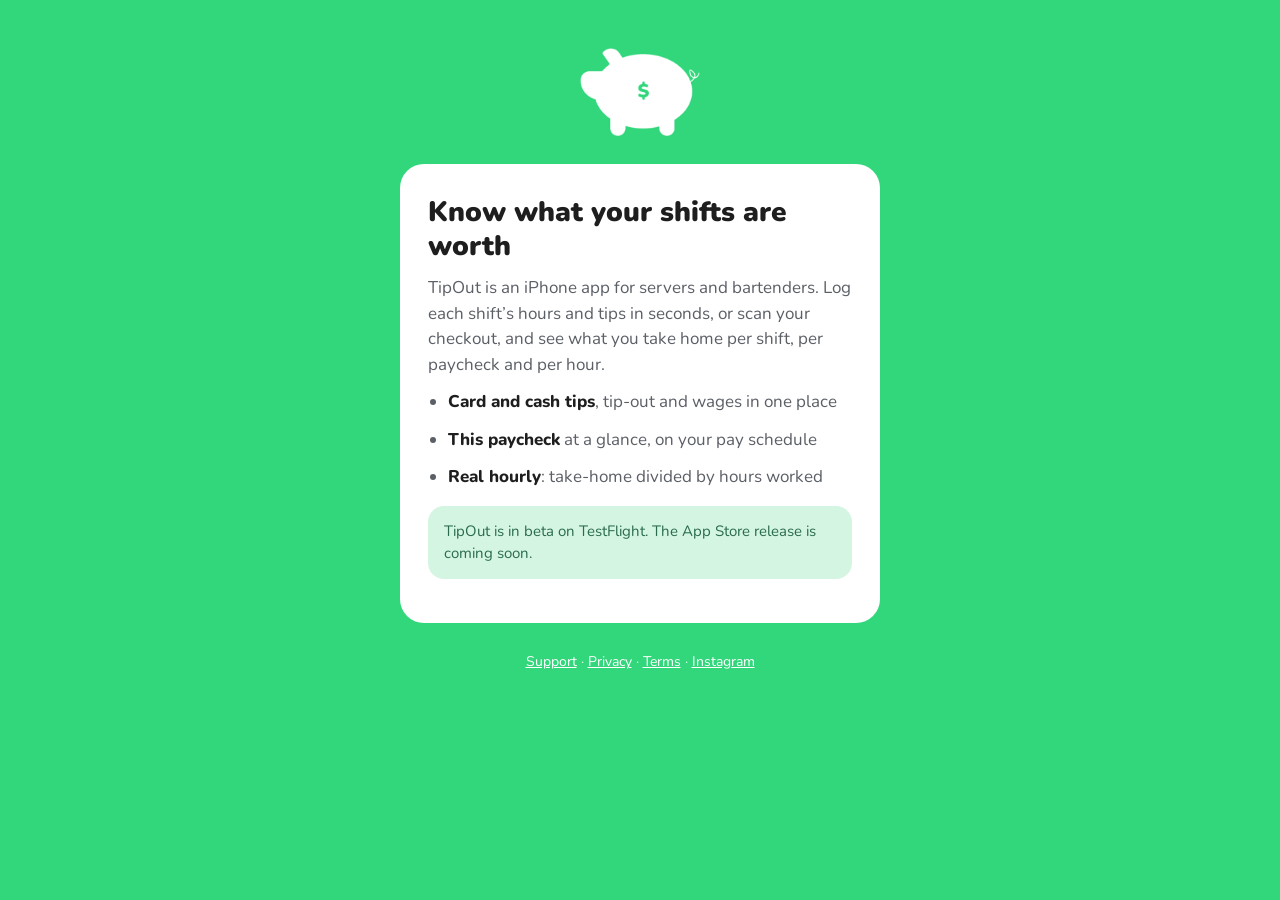
==== index.html @ 889d00bd "Add Instagram link to site footer Co-Authored-By: Claude Opus 5.5 <noreply@anthropic.com>" ====
<!doctype html>
<html lang="en">
<head>
<meta charset="utf-8">
<meta name="viewport" content="width=device-width, initial-scale=1, viewport-fit=cover">
<meta name="theme-color" content="#32D67B">
<meta name="description" content="TipOut: log each shift's hours and tips in seconds, and see what you really earn per shift, per paycheck and per hour.">
<title>TipOut</title>
<link rel="icon" type="image/png" href="/favicon.png">
<link rel="apple-touch-icon" href="/apple-touch-icon.png">
<link rel="preconnect" href="https://fonts.googleapis.com">
<link rel="preconnect" href="https://fonts.gstatic.com" crossorigin>
<link href="https://fonts.googleapis.com/css2?family=Nunito:wght@400;700;800;900&display=swap" rel="stylesheet">
<link rel="stylesheet" href="/style.css">
</head>
<body>
<img class="logo" src="/logo.png" width="120" height="88" alt="TipOut">
<main class="card">
  <h1>Know what your shifts are worth</h1>
  <p>TipOut is an iPhone app for servers and bartenders. Log each shift’s hours and tips in seconds, or scan your checkout, and see what you take home per shift, per paycheck and per hour.</p>
  <ul>
    <li><strong>Card and cash tips</strong>, tip-out and wages in one place</li>
    <li><strong>This paycheck</strong> at a glance, on your pay schedule</li>
    <li><strong>Real hourly</strong>: take-home divided by hours worked</li>
  </ul>
  <p class="note">TipOut is in beta on TestFlight. The App Store release is coming soon.</p>
</main>
<footer>
  <a href="/support/">Support</a> · <a href="/privacy/">Privacy</a> · <a href="/terms/">Terms</a> · <a href="https://instagram.com/tipout_us" target="_blank" rel="noopener">Instagram</a>
</footer>
</body>
</html>
---- style.css ----
:root {
  --green: #32D67B;
  --green-deep: #2A6B4B;
  --green-deep-pressed: #235A3F;
  --green-key: #D4F5E2;
  --white: #FFFFFF;
  --surface: #F6F7F9;
  --ink: #1E1E1E;
  --ink-soft: #5B5F66;
  --ink-faint: #9A9EA6;
  --on-green-soft: rgba(255, 255, 255, 0.85);
  --radius-card: 24px;
  --gutter: 16px;
}

* { box-sizing: border-box; }

html { -webkit-text-size-adjust: 100%; }

body {
  margin: 0;
  min-height: 100vh;
  min-height: 100dvh;
  background: var(--green);
  color: var(--ink);
  font-family: 'Nunito', 'Avenir Next', -apple-system, BlinkMacSystemFont, 'Segoe UI', Helvetica, Arial, sans-serif;
  font-size: 17px;
  line-height: 1.5;
  display: flex;
  flex-direction: column;
  align-items: center;
  padding: max(40px, env(safe-area-inset-top)) var(--gutter) max(32px, env(safe-area-inset-bottom));
}

.logo { display: block; width: 120px; height: auto; margin: 8px auto 28px; }

main.card {
  width: 100%;
  max-width: 480px;
  background: var(--white);
  border-radius: var(--radius-card);
  padding: 32px 28px;
}

main.card.wide { max-width: 680px; }

h1 { margin: 0 0 12px; font-size: 28px; line-height: 1.2; font-weight: 900; }
h2 { margin: 28px 0 8px; font-size: 19px; line-height: 1.3; font-weight: 800; }
p, li { margin: 0 0 12px; color: var(--ink-soft); }
ul { padding-left: 20px; margin: 0 0 12px; }
strong { color: var(--ink); font-weight: 800; }
.faint { color: var(--ink-faint); font-size: 15px; }

.button {
  display: block;
  width: 100%;
  margin: 24px 0 8px;
  padding: 16px 24px;
  border: 0;
  border-radius: 999px;
  background: var(--green-deep);
  color: var(--white);
  font: inherit;
  font-size: 17px;
  font-weight: 800;
  text-align: center;
  text-decoration: none;
  cursor: pointer;
}
.button:active { background: var(--green-deep-pressed); }

.note {
  margin-top: 16px;
  padding: 14px 16px;
  border-radius: 16px;
  background: var(--green-key);
  color: var(--green-deep);
  font-size: 15px;
}

footer {
  margin-top: 28px;
  text-align: center;
  font-size: 14px;
  color: var(--on-green-soft);
}
footer a { color: var(--white); }

[hidden] { display: none !important; }
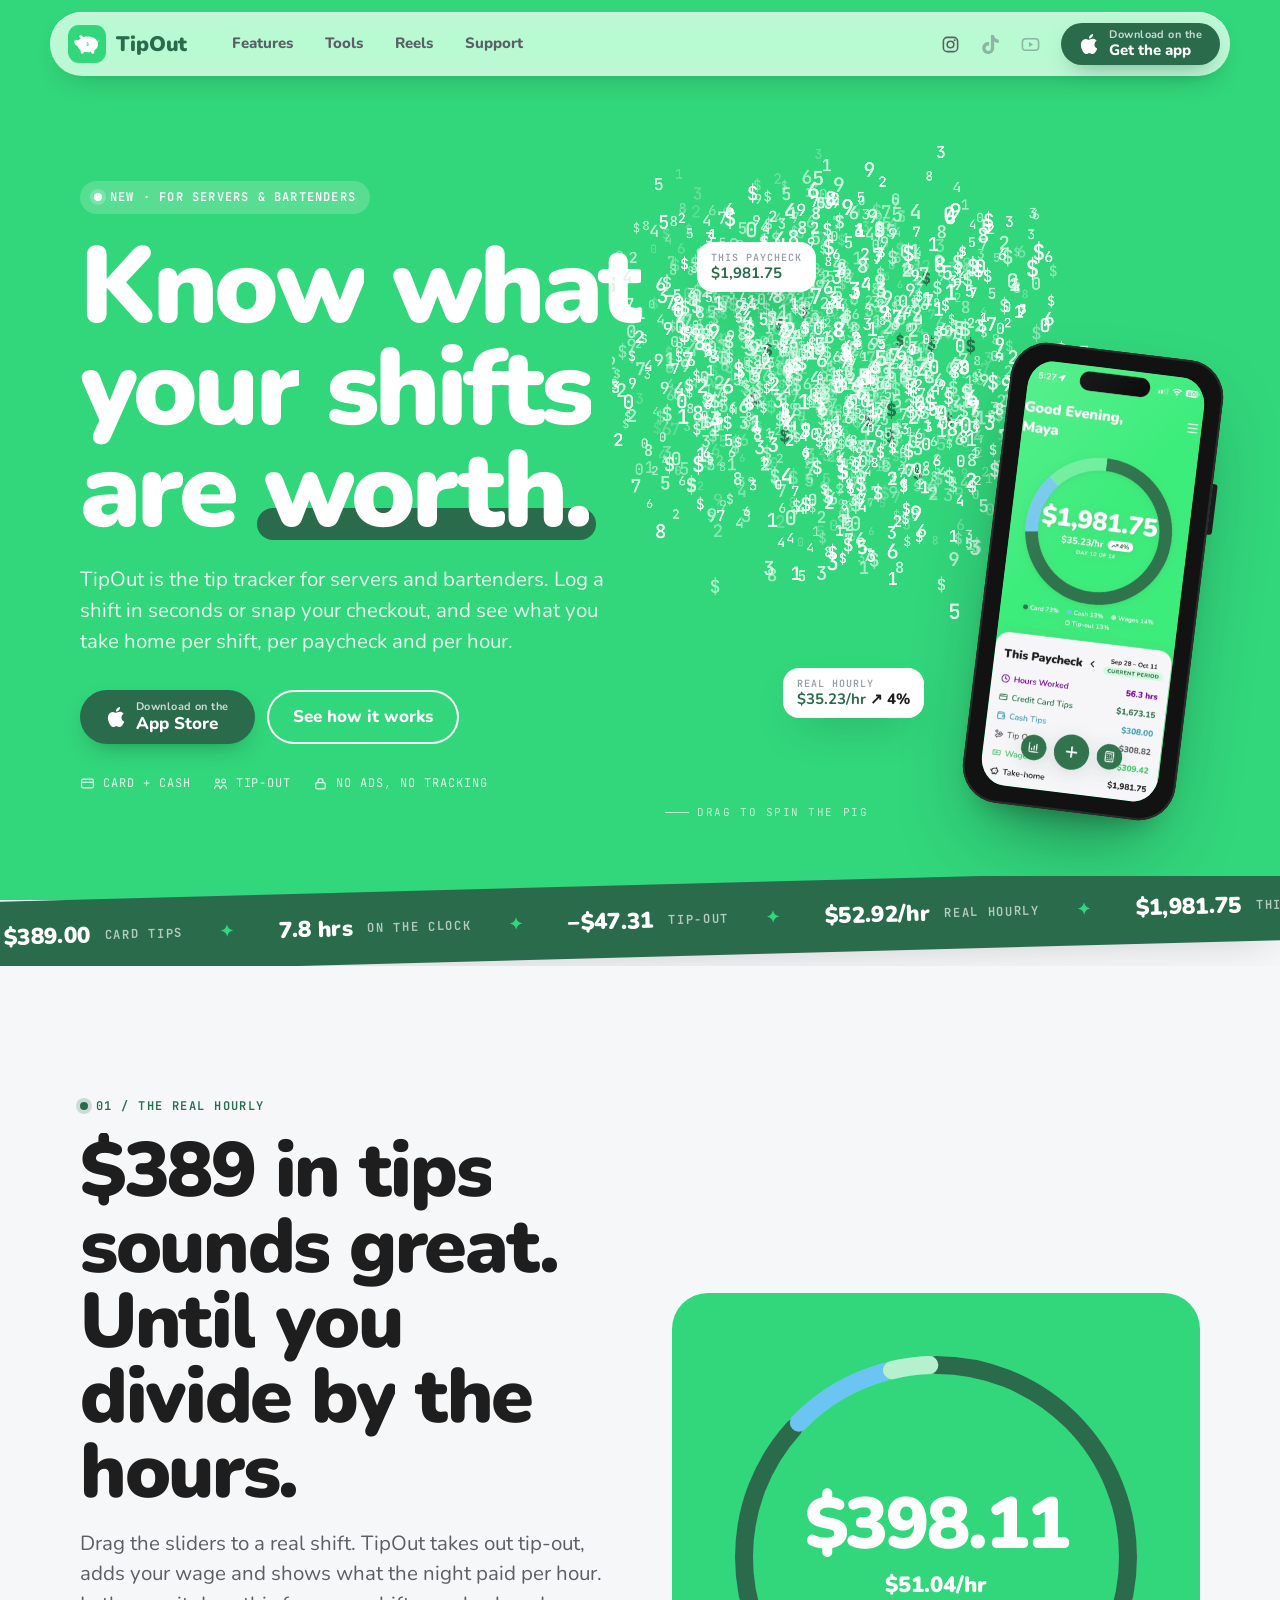
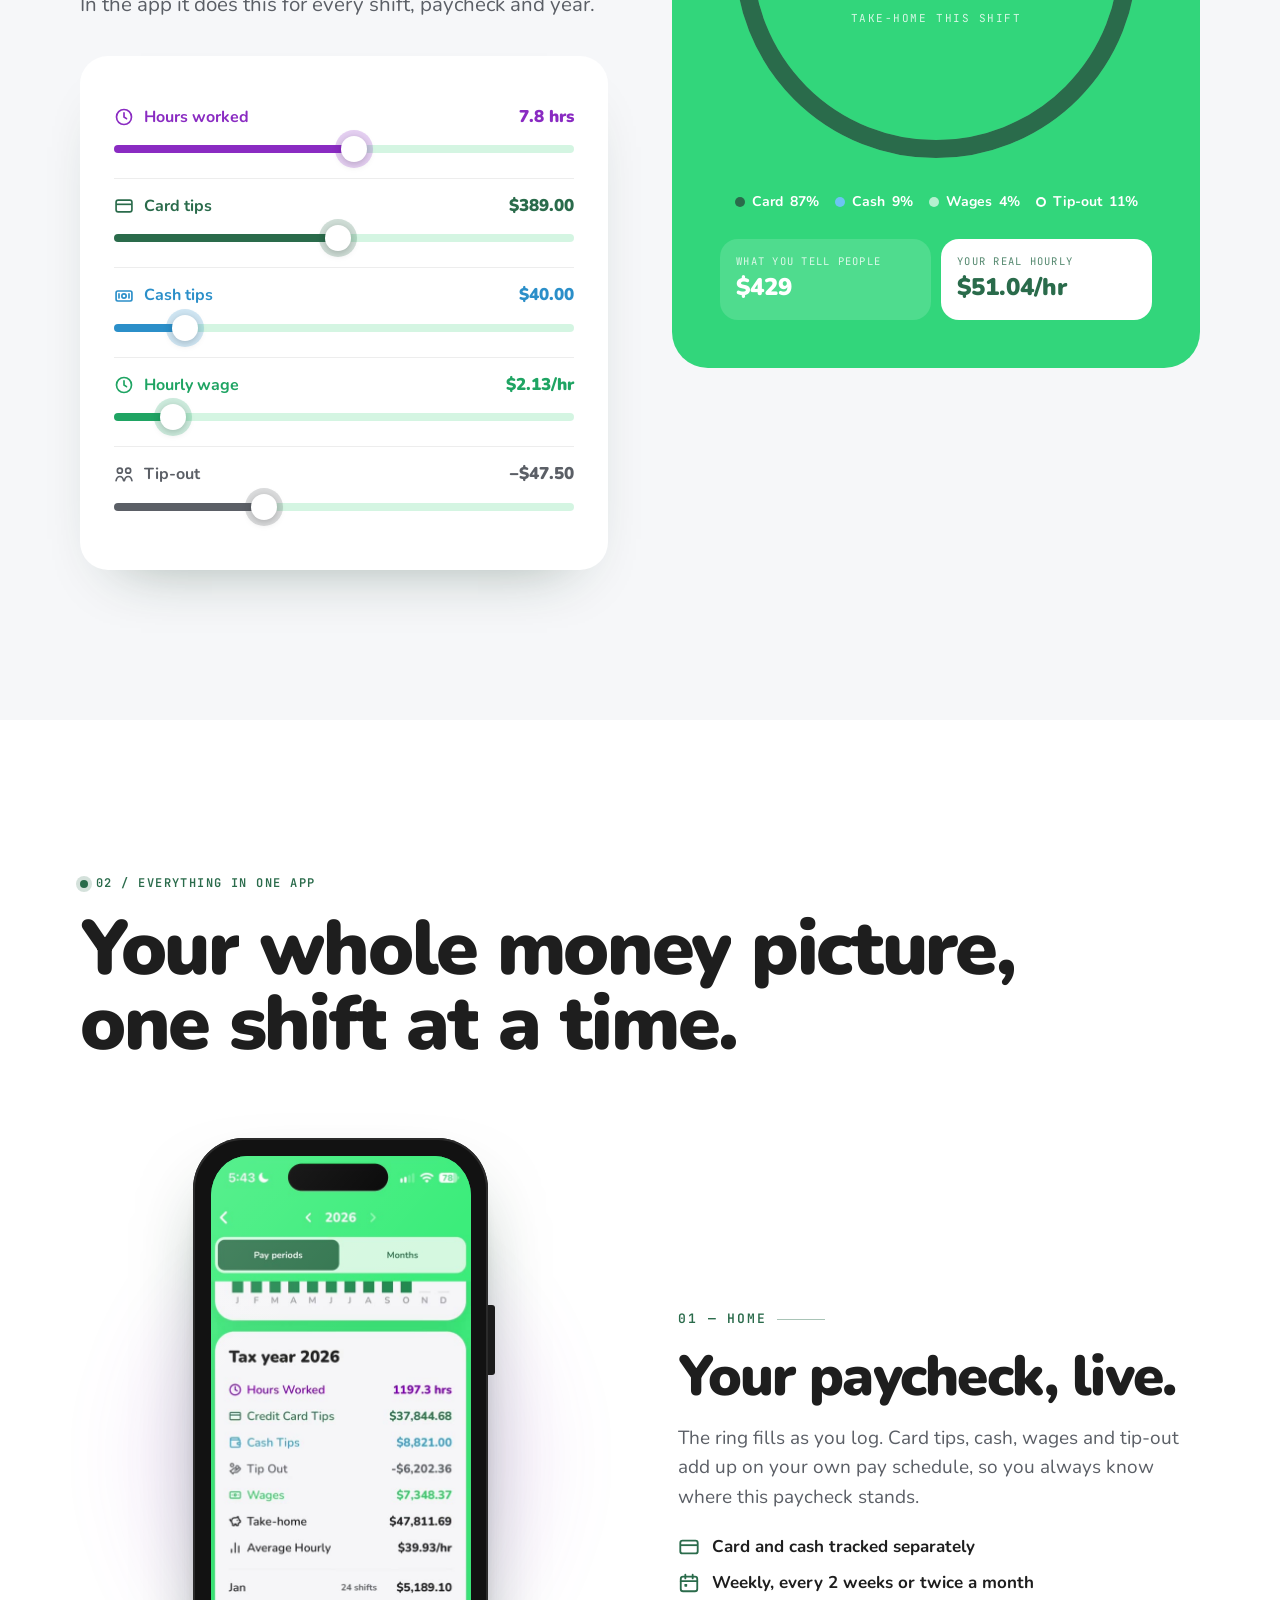
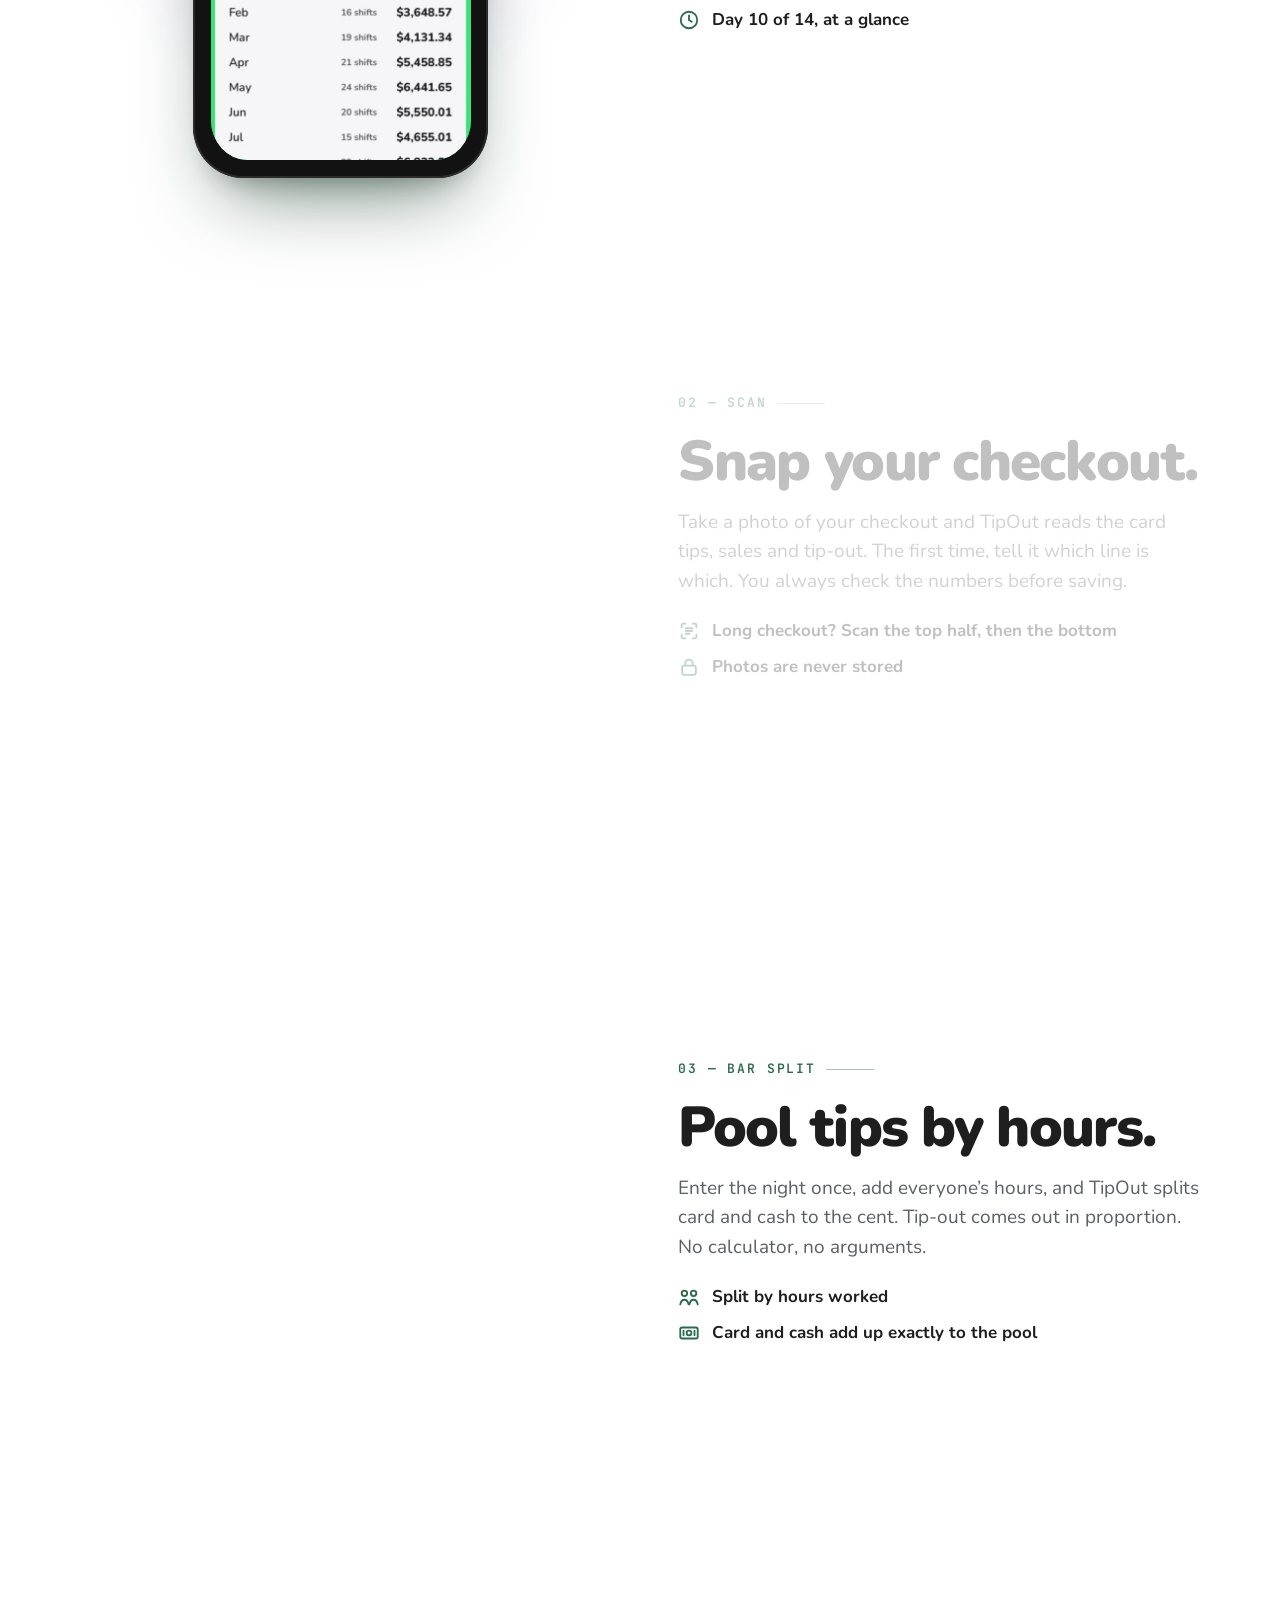
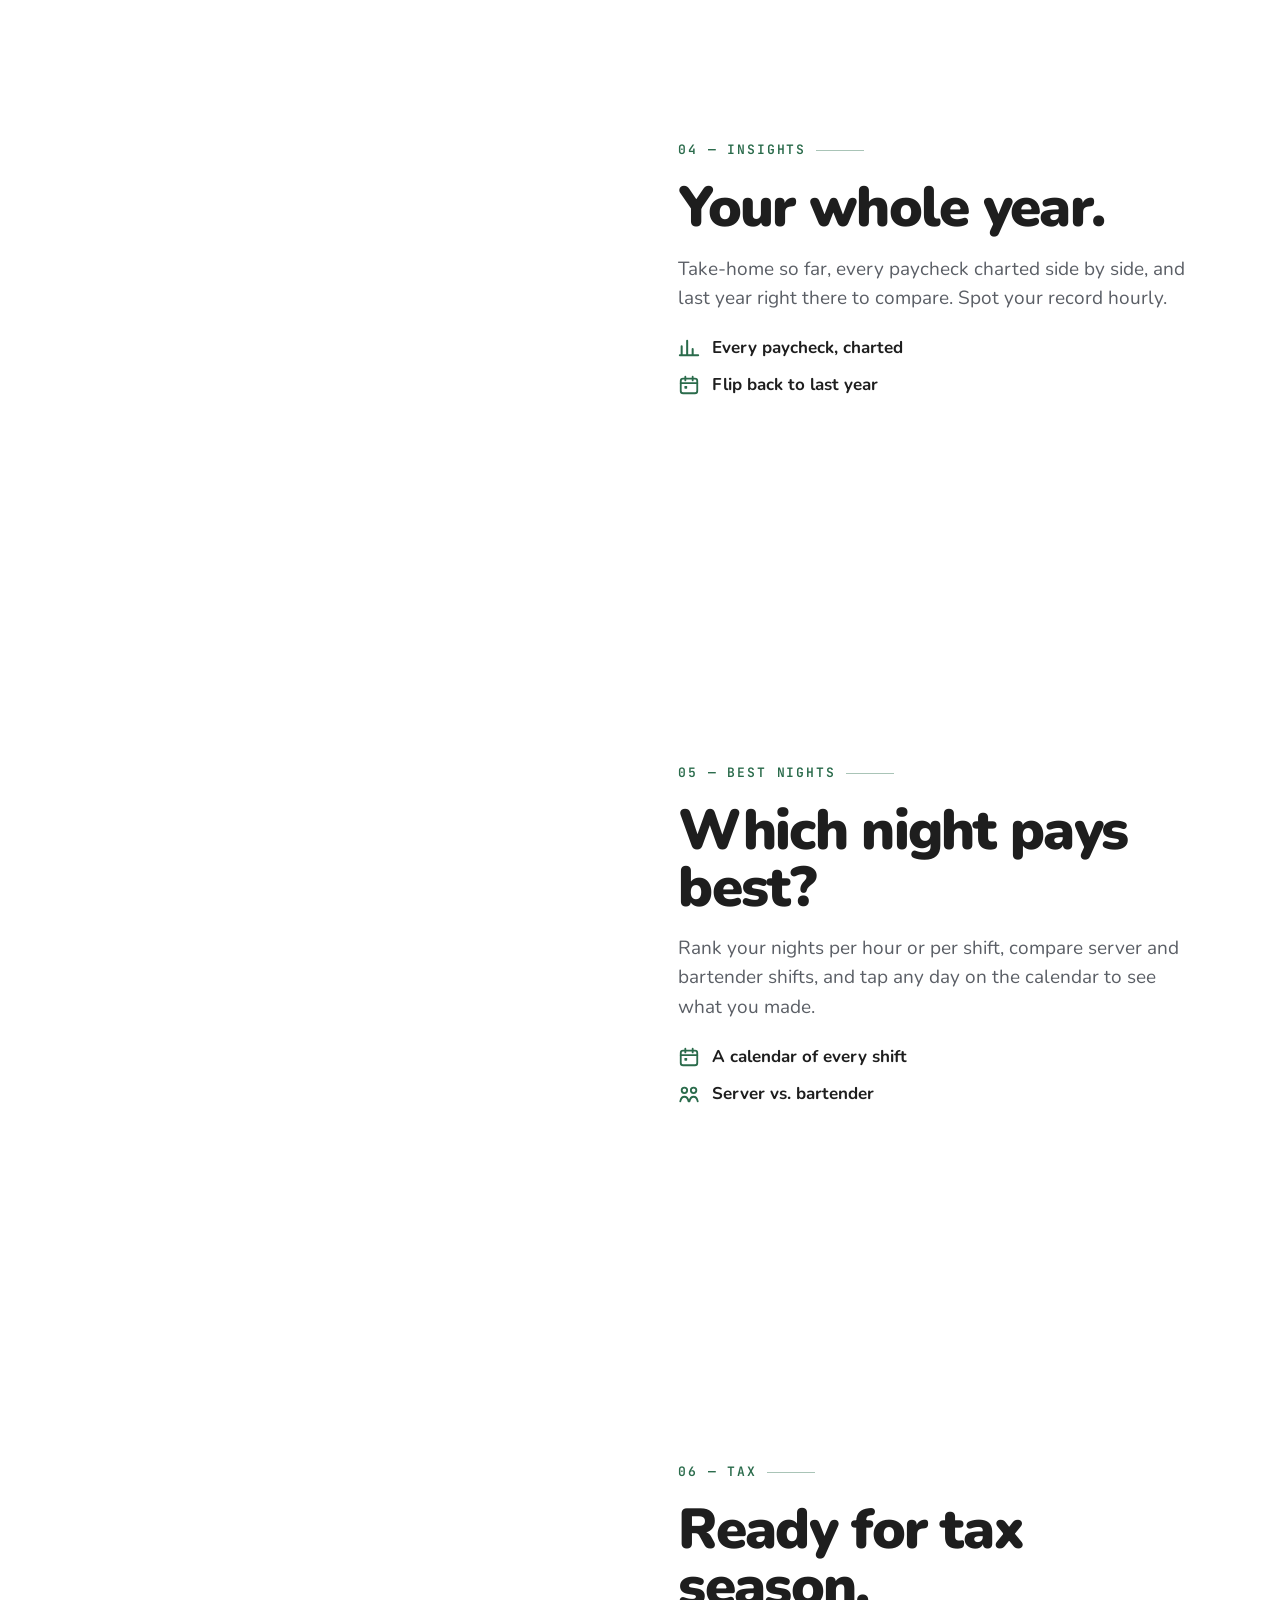
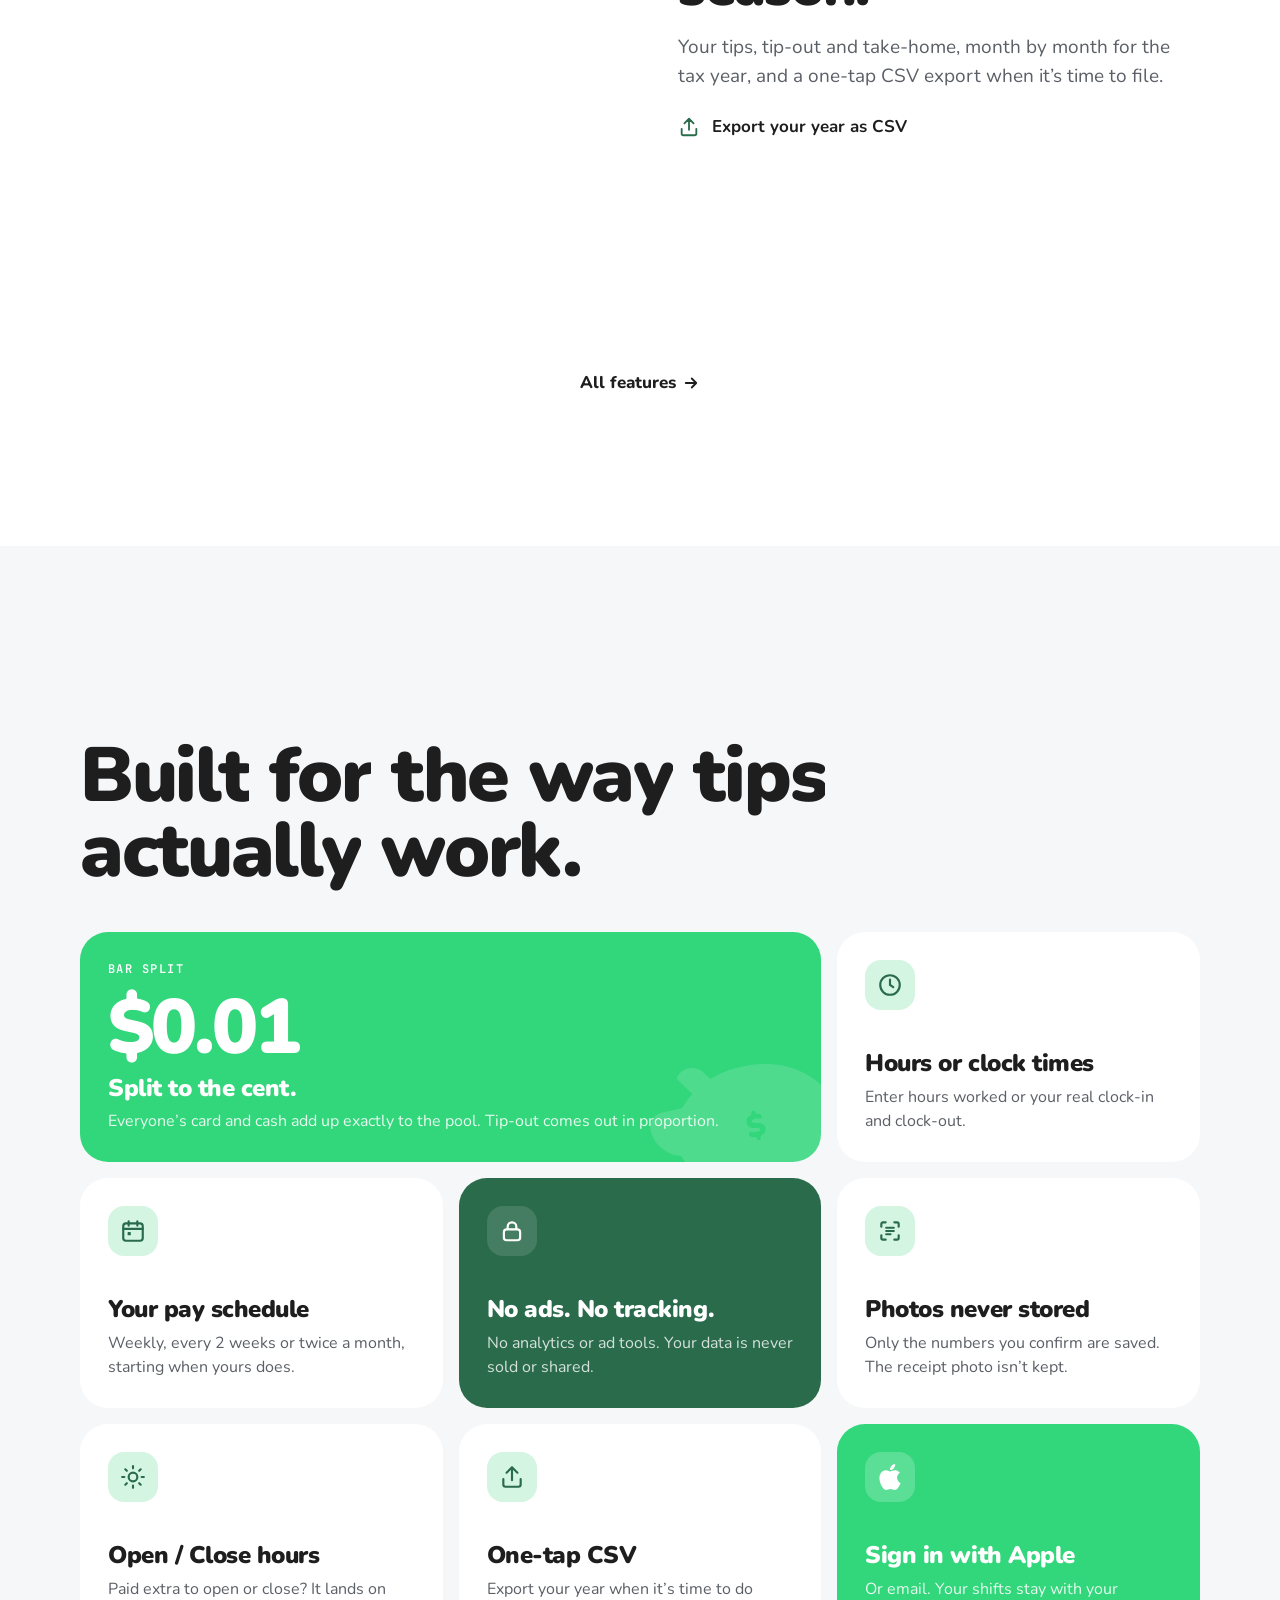
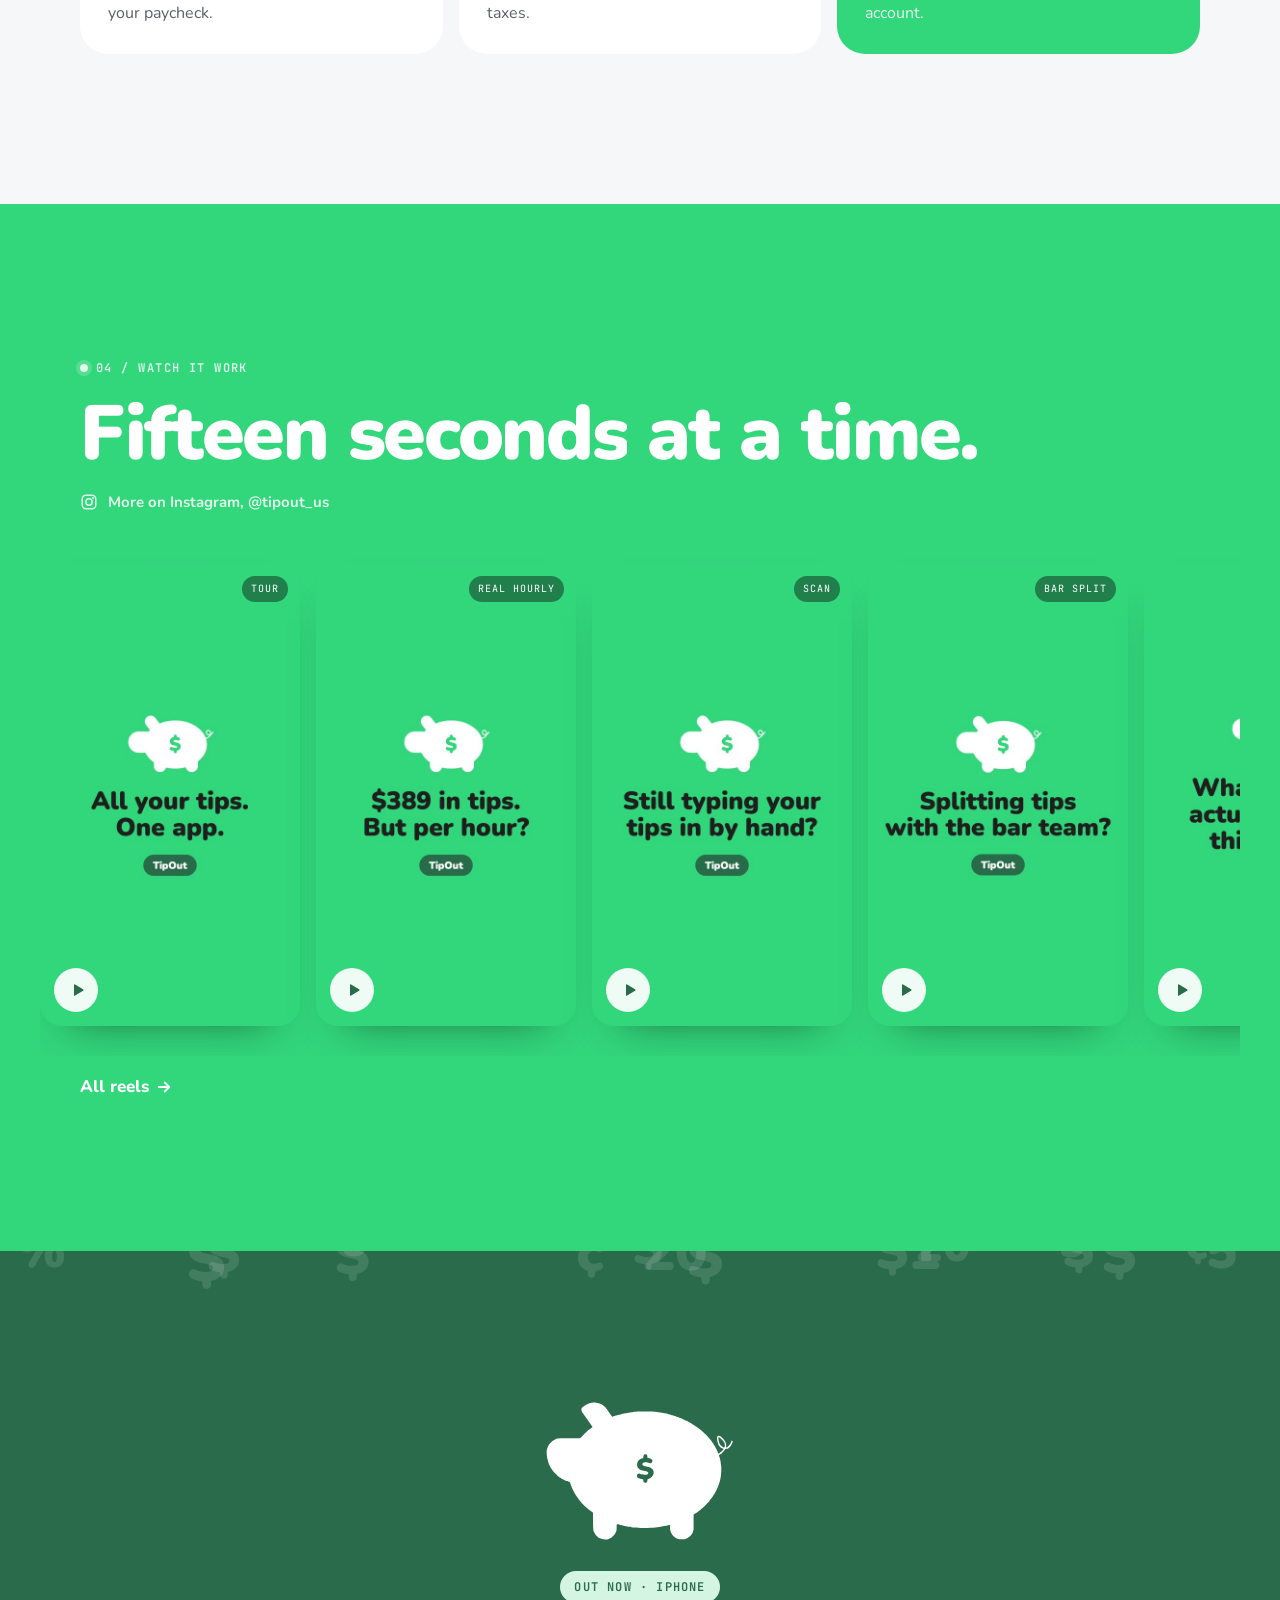
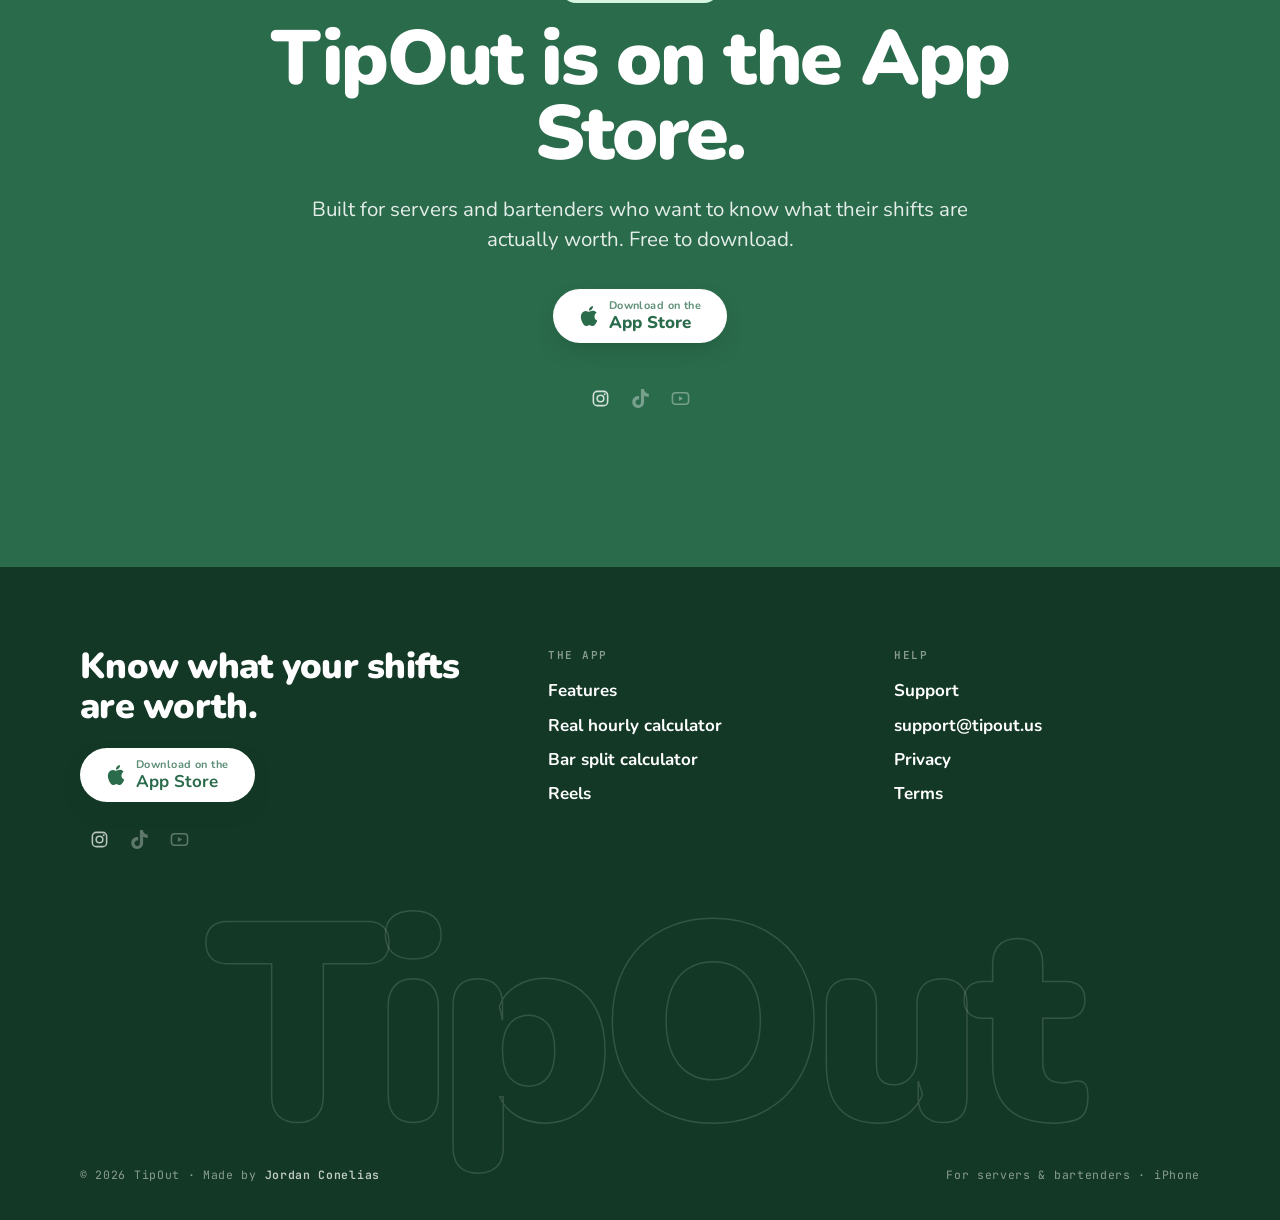
==== commit cb83411e: "Turn tipout.us into a full marketing site New home, features, tools and reels pages built around rea" ====
--- a/index.html
+++ b/index.html
@@ -4,29 +4,260 @@
 <meta charset="utf-8">
 <meta name="viewport" content="width=device-width, initial-scale=1, viewport-fit=cover">
 <meta name="theme-color" content="#32D67B">
-<meta name="description" content="TipOut: log each shift's hours and tips in seconds, and see what you really earn per shift, per paycheck and per hour.">
-<title>TipOut</title>
+<title>TipOut: Track Your Tips</title>
+<meta name="description" content="TipOut is the tip tracker for servers and bartenders. Log a shift or snap your checkout, and see your real take-home per shift, per paycheck and per hour.">
+<link rel="canonical" href="https://tipout.us/">
+<meta name="apple-itunes-app" content="app-id=6817116243">
+<meta property="og:type" content="website">
+<meta property="og:site_name" content="TipOut">
+<meta property="og:title" content="TipOut: Track Your Tips">
+<meta property="og:description" content="TipOut is the tip tracker for servers and bartenders. Log a shift or snap your checkout, and see your real take-home per shift, per paycheck and per hour.">
+<meta property="og:url" content="https://tipout.us/">
+<meta property="og:image" content="https://tipout.us/og-image.png">
+<meta property="og:image:width" content="1200">
+<meta property="og:image:height" content="630">
+<meta name="twitter:card" content="summary_large_image">
 <link rel="icon" type="image/png" href="/favicon.png">
 <link rel="apple-touch-icon" href="/apple-touch-icon.png">
 <link rel="preconnect" href="https://fonts.googleapis.com">
 <link rel="preconnect" href="https://fonts.gstatic.com" crossorigin>
-<link href="https://fonts.googleapis.com/css2?family=Nunito:wght@400;700;800;900&display=swap" rel="stylesheet">
-<link rel="stylesheet" href="/style.css">
+<link href="https://fonts.googleapis.com/css2?family=JetBrains+Mono:wght@400;600;800&family=Nunito:wght@400;700;800;900&display=swap" rel="stylesheet">
+<link rel="stylesheet" href="/assets/site.css?v=3">
 </head>
 <body>
-<img class="logo" src="/logo.png" width="120" height="88" alt="TipOut">
-<main class="card">
-  <h1>Know what your shifts are worth</h1>
-  <p>TipOut is an iPhone app for servers and bartenders. Log each shift’s hours and tips in seconds, or scan your checkout, and see what you take home per shift, per paycheck and per hour.</p>
-  <ul>
-    <li><strong>Card and cash tips</strong>, tip-out and wages in one place</li>
-    <li><strong>This paycheck</strong> at a glance, on your pay schedule</li>
-    <li><strong>Real hourly</strong>: take-home divided by hours worked</li>
-  </ul>
-  <p class="note">TipOut is in beta on TestFlight. The App Store release is coming soon.</p>
+<a class="sr" href="#main">Skip to content</a>
+<header class="nav">
+  <a class="brand" href="/" aria-label="TipOut home"><span class="mark"><img src="/pig.svg" alt="" width="26" height="19"></span>TipOut</a>
+  <nav class="nav-links" aria-label="Main"><a href="/features/">Features</a><a href="/tools/">Tools</a><a href="/reels/">Reels</a><a href="/support/">Support</a></nav>
+  <div class="nav-right">
+    <div class="socials "><a data-social="instagram" href="https://instagram.com/tipout_us" target="_blank" rel="noopener" data-tip="Instagram @tipout_us" aria-label="Instagram @tipout_us"><svg class="i" aria-hidden="true"><use href="/assets/icons.svg#ig"/></svg></a><a data-social="tiktok" data-tip="TikTok" aria-label="TikTok"><svg class="i" aria-hidden="true"><use href="/assets/icons.svg#tt"/></svg></a><a data-social="youtube" data-tip="YouTube" aria-label="YouTube"><svg class="i" aria-hidden="true"><use href="/assets/icons.svg#yt"/></svg></a></div>
+    <a class="btn small" data-appstore data-soon-href="/#launch" href="/#launch"><svg class="i" aria-hidden="true"><use href="/assets/icons.svg#apple"/></svg><span class="two"><span class="sub" data-cta-sub data-live="" data-soon=""></span><span data-cta-text data-live="Get the app" data-soon="Coming Oct 26">Coming Oct 26</span></span></a>
+    <button class="nav-toggle" aria-label="Menu" aria-expanded="false"><span></span><span></span><span></span></button>
+  </div>
+</header>
+<div class="menu on-deep" role="dialog" aria-label="Menu">
+  <a class="big" href="/"><small>01</small>Home</a><a class="big" href="/features/"><small>02</small>Features</a><a class="big" href="/tools/"><small>03</small>Tools</a><a class="big" href="/reels/"><small>04</small>Reels</a><a class="big" href="/support/"><small>05</small>Support</a>
+  <div class="foot">
+    <a class="btn white small" data-appstore data-soon-href="/#launch" href="/#launch"><svg class="i" aria-hidden="true"><use href="/assets/icons.svg#apple"/></svg><span class="two"><span class="sub" data-cta-sub data-live="" data-soon=""></span><span data-cta-text data-live="Get the app" data-soon="Coming Oct 26">Coming Oct 26</span></span></a>
+    <div class="socials "><a data-social="instagram" href="https://instagram.com/tipout_us" target="_blank" rel="noopener" aria-label="Instagram @tipout_us"><svg class="i" aria-hidden="true"><use href="/assets/icons.svg#ig"/></svg></a><a data-social="tiktok" aria-label="TikTok"><svg class="i" aria-hidden="true"><use href="/assets/icons.svg#tt"/></svg></a><a data-social="youtube" aria-label="YouTube"><svg class="i" aria-hidden="true"><use href="/assets/icons.svg#yt"/></svg></a></div>
+  </div>
+</div>
+<aside class="rail" aria-label="Follow TipOut">
+  <div class="socials "><a data-social="instagram" href="https://instagram.com/tipout_us" target="_blank" rel="noopener" data-tip="Instagram @tipout_us" aria-label="Instagram @tipout_us"><svg class="i" aria-hidden="true"><use href="/assets/icons.svg#ig"/></svg></a><a data-social="tiktok" data-tip="TikTok" aria-label="TikTok"><svg class="i" aria-hidden="true"><use href="/assets/icons.svg#tt"/></svg></a><a data-social="youtube" data-tip="YouTube" aria-label="YouTube"><svg class="i" aria-hidden="true"><use href="/assets/icons.svg#yt"/></svg></a></div>
+  <a class="handle" href="https://instagram.com/tipout_us" target="_blank" rel="noopener">@tipout_us</a>
+</aside>
+<div class="status" aria-hidden="true"><i></i>TIPOUT · v1.5.6 · iPHONE</div>
+<main id="main">
+<div class="boot" aria-hidden="true">
+  <div class="inner">
+    <img src="/pig.svg" alt="">
+    <div class="row"><span>TipOut</span><span data-pct>000%</span></div>
+    <div class="amt">$0.00</div>
+    <div class="bar"><i></i></div>
+    <div class="row mt-s"><span>Counting tips<span class="blink">_</span></span><span>tap to skip</span></div>
+  </div>
+</div>
+<section class="hero on-green">
+  <div class="wrap">
+    <div>
+      <p class="chip rv"><span class="tag"><span class="dot blink"></span></span>New · for servers &amp; bartenders</p>
+      <h1 class="h-xl split-words">Know what your shifts are <span class="hl">worth.</span></h1>
+      <p class="lede rv" style="--d:.35s">TipOut is the tip tracker for servers and bartenders. Log a shift in seconds or snap your checkout, and see what you take home per shift, per paycheck and per hour.</p>
+      <div class="ctas rv" style="--d:.45s">
+        <a class="btn" data-appstore data-soon-href="/#launch" href="/#launch"><svg class="i" aria-hidden="true"><use href="/assets/icons.svg#apple"/></svg><span class="two"><span class="sub" data-cta-sub data-live="Download on the" data-soon="Coming to the App Store">Coming to the App Store</span><span data-cta-text data-live="App Store" data-soon="Monday, Oct 26">Monday, Oct 26</span></span></a>
+        <a class="btn ghost" href="#how">See how it works</a>
+      </div>
+      <div class="meta rv" style="--d:.55s"><span><svg class="i" aria-hidden="true"><use href="/assets/icons.svg#card"/></svg>Card + cash</span><span><svg class="i" aria-hidden="true"><use href="/assets/icons.svg#split"/></svg>Tip-out</span><span><svg class="i" aria-hidden="true"><use href="/assets/icons.svg#lock"/></svg>No ads, no tracking</span></div>
+    </div>
+    <div class="stage rv" style="--d:.2s">
+      <canvas data-pig3d aria-label="A spinning piggy bank made of tips. Drag to turn it." role="img"></canvas>
+      <div class="phone "><div class="screen"><img src="/media/posters/screen-tour.jpg" alt="" loading="eager"><video data-auto muted loop playsinline preload="auto" poster="/media/posters/screen-tour.jpg" src="/media/screens/tour.mp4" aria-hidden="true"></video></div></div>
+      <div class="float-chip c1"><small>This paycheck</small><b data-count="1981.75" data-dp="2" data-pre="$">$1,981.75</b></div>
+      <div class="float-chip c2"><small>Real hourly</small><b>$35.23/hr</b> ↗ 4%</div>
+      <p class="hint">Drag to spin the pig</p>
+    </div>
+  </div>
+</section>
+<div class="tw"><div class="ticker" aria-hidden="true"><div class="track"><span>$389.00 <em>card tips</em></span><span>7.8 hrs <em>on the clock</em></span><span>−$47.31 <em>tip-out</em></span><span>$52.92/hr <em>real hourly</em></span><span>$1,981.75 <em>this paycheck</em></span><span>Day 10 of 14 <em>pay period</em></span><span>$15.00 <em>cash</em></span><span>To the cent <em>bar split</em></span><span>$47,811.69 <em>this year</em></span><span>Saturday <em>best night</em></span><span>$389.00 <em>card tips</em></span><span>7.8 hrs <em>on the clock</em></span><span>−$47.31 <em>tip-out</em></span><span>$52.92/hr <em>real hourly</em></span><span>$1,981.75 <em>this paycheck</em></span><span>Day 10 of 14 <em>pay period</em></span><span>$15.00 <em>cash</em></span><span>To the cent <em>bar split</em></span><span>$47,811.69 <em>this year</em></span><span>Saturday <em>best night</em></span></div></div></div>
+<section class="pad" id="real-hourly">
+  <div class="wrap"><div class="calc" data-hourly>
+  <div>
+    <p class="tag kicker rv"><span class="dot"></span>01 / The real hourly</p>
+    <h2 class="h-lg split-words">$389 in tips sounds great. <br>Until you divide by the hours.</h2>
+    <p class="lede mt-s rv">Drag the sliders to a real shift. TipOut takes out tip-out, adds your wage and shows what the night paid per hour. In the app it does this for every shift, paycheck and year.</p>
+    <div class="calc-card mt-m rv">
+      <div class="field f-hours"><label for="hours"><svg class="i" aria-hidden="true"><use href="/assets/icons.svg#clock"/></svg>Hours worked</label><output data-out="hours"></output><input type="range" id="hours" name="hours" min="1" max="14" step="0.1" value="7.8"></div>
+      <div class="field f-card"><label for="card"><svg class="i" aria-hidden="true"><use href="/assets/icons.svg#card"/></svg>Card tips</label><output data-out="card"></output><input type="range" id="card" name="card" min="0" max="800" step="1" value="389"></div>
+      <div class="field f-cash"><label for="cash"><svg class="i" aria-hidden="true"><use href="/assets/icons.svg#cash"/></svg>Cash tips</label><output data-out="cash"></output><input type="range" id="cash" name="cash" min="0" max="300" step="1" value="40"></div>
+      <div class="field f-wage"><label for="wage"><svg class="i" aria-hidden="true"><use href="/assets/icons.svg#clock"/></svg>Hourly wage</label><output data-out="wage"></output><input type="range" id="wage" name="wage" min="0" max="20" step="0.01" value="2.13"></div>
+      <div class="field f-out"><label for="tipout"><svg class="i" aria-hidden="true"><use href="/assets/icons.svg#split"/></svg>Tip-out</label><output data-out="tipout"></output><input type="range" id="tipout" name="tipout" min="0" max="150" step="0.5" value="47.5"></div>
+    </div>
+  </div>
+  <div class="on-green rv" style="border-radius:36px;padding:clamp(24px,4vw,48px)">
+    <div class="ring-wrap">
+      <svg viewBox="0 0 360 360" aria-hidden="true">
+        <circle cx="180" cy="180" r="160" stroke="rgba(255,255,255,.18)"/>
+        <circle data-seg="card" cx="180" cy="180" r="160" stroke="#2A6B4B" stroke-linecap="round"/>
+        <circle data-seg="cash" cx="180" cy="180" r="160" stroke="#6CC4F2" stroke-linecap="round"/>
+        <circle data-seg="wage" cx="180" cy="180" r="160" stroke="#B5F0CF" stroke-linecap="round"/>
+      </svg>
+      <div class="ring-center" aria-live="polite">
+        <div class="big" data-out="take">$0</div>
+        <div class="hr" data-out="hourly">$0/hr</div>
+        <div class="cap">take-home this shift</div>
+      </div>
+    </div>
+    <div class="legend">
+      <span><i style="--c:#2A6B4B"></i>Card <b data-pct="card"></b></span>
+      <span><i style="--c:#6CC4F2"></i>Cash <b data-pct="cash"></b></span>
+      <span><i style="--c:#B5F0CF"></i>Wages <b data-pct="wage"></b></span>
+      <span><i class="o"></i>Tip-out <b data-pct="tipout"></b></span>
+    </div>
+    <div class="vs">
+      <div><small>What you tell people</small><b data-out="tips"></b></div>
+      <div class="yes"><small>Your real hourly</small><b data-out="hourly"></b></div>
+    </div>
+  </div>
+</div></div>
+</section>
+<section class="on-white pad" id="how">
+  <div class="wrap">
+    <p class="tag kicker rv"><span class="dot"></span>02 / Everything in one app</p>
+    <h2 class="h-lg split-words" style="max-width:14em">Your whole money picture, one shift at a time.</h2>
+    <div class="story">
+  <div class="story-phone" aria-hidden="true"><div class="halo"></div><div class="phone"><div class="screen"><img src="/media/posters/screen-tour.jpg" alt=""><video muted loop playsinline preload="none" poster="/media/posters/screen-tour.jpg"></video></div></div></div>
+  <div><article class="step" data-clip="tour" data-halo="rgba(50,214,123,.5)">
+      <div class="phone mobile-phone"><div class="screen"><img src="/media/posters/screen-tour.jpg" alt="" loading="lazy"><video data-auto muted loop playsinline preload="none" poster="/media/posters/screen-tour.jpg" src="/media/screens/tour.mp4" aria-hidden="true"></video></div></div>
+      <p class="num">01 — HOME</p>
+      <h3>Your paycheck, live.</h3>
+      <p>The ring fills as you log. Card tips, cash, wages and tip-out add up on your own pay schedule, so you always know where this paycheck stands.</p>
+      <ul><li><svg class="i" aria-hidden="true"><use href="/assets/icons.svg#card"/></svg><span>Card and cash tracked separately</span></li><li><svg class="i" aria-hidden="true"><use href="/assets/icons.svg#cal"/></svg><span>Weekly, every 2 weeks or twice a month</span></li><li><svg class="i" aria-hidden="true"><use href="/assets/icons.svg#clock"/></svg><span>Day 10 of 14, at a glance</span></li></ul>
+    </article><article class="step" data-clip="scan" data-halo="rgba(30,30,30,.25)">
+      <div class="phone mobile-phone"><div class="screen"><img src="/media/posters/screen-scan.jpg" alt="" loading="lazy"><video data-auto muted loop playsinline preload="none" poster="/media/posters/screen-scan.jpg" src="/media/screens/scan.mp4" aria-hidden="true"></video></div></div>
+      <p class="num">02 — SCAN</p>
+      <h3>Snap your checkout.</h3>
+      <p>Take a photo of your checkout and TipOut reads the card tips, sales and tip-out. The first time, tell it which line is which. You always check the numbers before saving.</p>
+      <ul><li><svg class="i" aria-hidden="true"><use href="/assets/icons.svg#scan"/></svg><span>Long checkout? Scan the top half, then the bottom</span></li><li><svg class="i" aria-hidden="true"><use href="/assets/icons.svg#lock"/></svg><span>Photos are never stored</span></li></ul>
+    </article><article class="step" data-clip="barsplit" data-halo="rgba(42,107,75,.45)">
+      <div class="phone mobile-phone"><div class="screen"><img src="/media/posters/screen-barsplit.jpg" alt="" loading="lazy"><video data-auto muted loop playsinline preload="none" poster="/media/posters/screen-barsplit.jpg" src="/media/screens/barsplit.mp4" aria-hidden="true"></video></div></div>
+      <p class="num">03 — BAR SPLIT</p>
+      <h3>Pool tips by hours.</h3>
+      <p>Enter the night once, add everyone’s hours, and TipOut splits card and cash to the cent. Tip-out comes out in proportion. No calculator, no arguments.</p>
+      <ul><li><svg class="i" aria-hidden="true"><use href="/assets/icons.svg#split"/></svg><span>Split by hours worked</span></li><li><svg class="i" aria-hidden="true"><use href="/assets/icons.svg#cash"/></svg><span>Card and cash add up exactly to the pool</span></li></ul>
+    </article><article class="step" data-clip="year" data-halo="rgba(93,183,234,.45)">
+      <div class="phone mobile-phone"><div class="screen"><img src="/media/posters/screen-year.jpg" alt="" loading="lazy"><video data-auto muted loop playsinline preload="none" poster="/media/posters/screen-year.jpg" src="/media/screens/year.mp4" aria-hidden="true"></video></div></div>
+      <p class="num">04 — INSIGHTS</p>
+      <h3>Your whole year.</h3>
+      <p>Take-home so far, every paycheck charted side by side, and last year right there to compare. Spot your record hourly.</p>
+      <ul><li><svg class="i" aria-hidden="true"><use href="/assets/icons.svg#chart"/></svg><span>Every paycheck, charted</span></li><li><svg class="i" aria-hidden="true"><use href="/assets/icons.svg#cal"/></svg><span>Flip back to last year</span></li></ul>
+    </article><article class="step" data-clip="best-nights" data-halo="rgba(42,107,75,.4)">
+      <div class="phone mobile-phone"><div class="screen"><img src="/media/posters/screen-best-nights.jpg" alt="" loading="lazy"><video data-auto muted loop playsinline preload="none" poster="/media/posters/screen-best-nights.jpg" src="/media/screens/best-nights.mp4" aria-hidden="true"></video></div></div>
+      <p class="num">05 — BEST NIGHTS</p>
+      <h3>Which night pays best?</h3>
+      <p>Rank your nights per hour or per shift, compare server and bartender shifts, and tap any day on the calendar to see what you made.</p>
+      <ul><li><svg class="i" aria-hidden="true"><use href="/assets/icons.svg#cal"/></svg><span>A calendar of every shift</span></li><li><svg class="i" aria-hidden="true"><use href="/assets/icons.svg#split"/></svg><span>Server vs. bartender</span></li></ul>
+    </article><article class="step" data-clip="tax" data-halo="rgba(138,43,194,.25)">
+      <div class="phone mobile-phone"><div class="screen"><img src="/media/posters/screen-tax.jpg" alt="" loading="lazy"><video data-auto muted loop playsinline preload="none" poster="/media/posters/screen-tax.jpg" src="/media/screens/tax.mp4" aria-hidden="true"></video></div></div>
+      <p class="num">06 — TAX</p>
+      <h3>Ready for tax season.</h3>
+      <p>Your tips, tip-out and take-home, month by month for the tax year, and a one-tap CSV export when it’s time to file.</p>
+      <ul><li><svg class="i" aria-hidden="true"><use href="/assets/icons.svg#export"/></svg><span>Export your year as CSV</span></li></ul>
+    </article></div>
+</div>
+    <p class="center mt-m"><a class="link-arrow" href="/features/">All features <svg class="i" aria-hidden="true"><use href="/assets/icons.svg#arrow"/></svg></a></p>
+  </div>
+</section>
+<section class="pad">
+  <div class="wrap">
+    <p class="tag kicker rv"><span class="dot"></span>03 / The small stuff</p>
+    <h2 class="h-lg split-words mb" style="max-width:13em;margin-bottom:44px">Built for the way tips actually work.</h2>
+    <div class="bento">
+  <div class="tile g t4 wide-m rv"><img class="deco" src="/pig.svg" alt="">
+    <span class="tag">Bar split</span>
+    <div class="bigstat">$0.01</div>
+    <h3>Split to the cent.</h3>
+    <p>Everyone’s card and cash add up exactly to the pool. Tip-out comes out in proportion.</p>
+  </div>
+  <div class="tile t2 rv" style="--d:.08s"><span class="ico"><svg class="i" aria-hidden="true"><use href="/assets/icons.svg#clock"/></svg></span><h3>Hours or clock times</h3><p>Enter hours worked or your real clock-in and clock-out.</p></div>
+  <div class="tile t2 rv"><span class="ico"><svg class="i" aria-hidden="true"><use href="/assets/icons.svg#cal"/></svg></span><h3>Your pay schedule</h3><p>Weekly, every 2 weeks or twice a month, starting when yours does.</p></div>
+  <div class="tile d t2 rv" style="--d:.08s"><span class="ico"><svg class="i" aria-hidden="true"><use href="/assets/icons.svg#lock"/></svg></span><h3>No ads. No tracking.</h3><p>No analytics or ad tools. Your data is never sold or shared.</p></div>
+  <div class="tile t2 rv" style="--d:.16s"><span class="ico"><svg class="i" aria-hidden="true"><use href="/assets/icons.svg#scan"/></svg></span><h3>Photos never stored</h3><p>Only the numbers you confirm are saved. The receipt photo isn’t kept.</p></div>
+  <div class="tile t2 rv"><span class="ico"><svg class="i" aria-hidden="true"><use href="/assets/icons.svg#sun"/></svg></span><h3>Open / Close hours</h3><p>Paid extra to open or close? It lands on your paycheck.</p></div>
+  <div class="tile t2 rv" style="--d:.08s"><span class="ico"><svg class="i" aria-hidden="true"><use href="/assets/icons.svg#export"/></svg></span><h3>One-tap CSV</h3><p>Export your year when it’s time to do taxes.</p></div>
+  <div class="tile g t2 rv" style="--d:.16s"><span class="ico"><svg class="i" aria-hidden="true"><use href="/assets/icons.svg#apple"/></svg></span><h3>Sign in with Apple</h3><p>Or email. Your shifts stay with your account.</p></div>
+</div>
+  </div>
+</section>
+<section class="on-green pad" id="reels">
+  <div class="wrap">
+    <div class="reels-head">
+      <div>
+        <p class="tag kicker rv"><span class="dot"></span>04 / Watch it work</p>
+        <h2 class="h-lg split-words">Fifteen seconds at a time.</h2>
+      </div>
+      <a class="quiet-follow rv" href="https://instagram.com/tipout_us" target="_blank" rel="noopener" data-social="instagram"><svg class="i" aria-hidden="true"><use href="/assets/icons.svg#ig"/></svg>More on Instagram, @tipout_us</a>
+    </div>
+    <div class="reel-strip"><button class="reel" data-src="/media/reels/tour.mp4" data-title="All your tips. One app." aria-label="Play reel: All your tips. One app."><img src="/media/posters/reel-tour.jpg" alt="" loading="lazy"><video muted loop playsinline preload="none" src="/media/reels/tour.mp4"></video><span class="lbl">Tour</span><span class="play"><svg class="i" aria-hidden="true"><use href="/assets/icons.svg#play"/></svg></span></button><button class="reel" data-src="/media/reels/real-hourly.mp4" data-title="$389 in tips. But per hour?" aria-label="Play reel: $389 in tips. But per hour?"><img src="/media/posters/reel-real-hourly.jpg" alt="" loading="lazy"><video muted loop playsinline preload="none" src="/media/reels/real-hourly.mp4"></video><span class="lbl">Real hourly</span><span class="play"><svg class="i" aria-hidden="true"><use href="/assets/icons.svg#play"/></svg></span></button><button class="reel" data-src="/media/reels/scan.mp4" data-title="Still typing your tips in by hand?" aria-label="Play reel: Still typing your tips in by hand?"><img src="/media/posters/reel-scan.jpg" alt="" loading="lazy"><video muted loop playsinline preload="none" src="/media/reels/scan.mp4"></video><span class="lbl">Scan</span><span class="play"><svg class="i" aria-hidden="true"><use href="/assets/icons.svg#play"/></svg></span></button><button class="reel" data-src="/media/reels/barsplit.mp4" data-title="Splitting tips with the bar team?" aria-label="Play reel: Splitting tips with the bar team?"><img src="/media/posters/reel-barsplit.jpg" alt="" loading="lazy"><video muted loop playsinline preload="none" src="/media/reels/barsplit.mp4"></video><span class="lbl">Bar split</span><span class="play"><svg class="i" aria-hidden="true"><use href="/assets/icons.svg#play"/></svg></span></button><button class="reel" data-src="/media/reels/paycheck.mp4" data-title="What did you actually make this week?" aria-label="Play reel: What did you actually make this week?"><img src="/media/posters/reel-paycheck.jpg" alt="" loading="lazy"><video muted loop playsinline preload="none" src="/media/reels/paycheck.mp4"></video><span class="lbl">Paycheck</span><span class="play"><svg class="i" aria-hidden="true"><use href="/assets/icons.svg#play"/></svg></span></button><button class="reel" data-src="/media/reels/three-things.mp4" data-title="3 things your Notes app can&#x27;t do" aria-label="Play reel: 3 things your Notes app can&#x27;t do"><img src="/media/posters/reel-three-things.jpg" alt="" loading="lazy"><video muted loop playsinline preload="none" src="/media/reels/three-things.mp4"></video><span class="lbl">Notes app</span><span class="play"><svg class="i" aria-hidden="true"><use href="/assets/icons.svg#play"/></svg></span></button><button class="reel" data-src="/media/reels/best-nights.mp4" data-title="Which night actually pays best?" aria-label="Play reel: Which night actually pays best?"><img src="/media/posters/reel-best-nights.jpg" alt="" loading="lazy"><video muted loop playsinline preload="none" src="/media/reels/best-nights.mp4"></video><span class="lbl">Best nights</span><span class="play"><svg class="i" aria-hidden="true"><use href="/assets/icons.svg#play"/></svg></span></button><button class="reel" data-src="/media/reels/year.mp4" data-title="Do you know what you made this year?" aria-label="Play reel: Do you know what you made this year?"><img src="/media/posters/reel-year.jpg" alt="" loading="lazy"><video muted loop playsinline preload="none" src="/media/reels/year.mp4"></video><span class="lbl">Your year</span><span class="play"><svg class="i" aria-hidden="true"><use href="/assets/icons.svg#play"/></svg></span></button><button class="reel" data-src="/media/reels/rescan.mp4" data-title="Same checkout every shift?" aria-label="Play reel: Same checkout every shift?"><img src="/media/posters/reel-rescan.jpg" alt="" loading="lazy"><video muted loop playsinline preload="none" src="/media/reels/rescan.mp4"></video><span class="lbl">Rescan</span><span class="play"><svg class="i" aria-hidden="true"><use href="/assets/icons.svg#play"/></svg></span></button><button class="reel" data-src="/media/reels/tax.mp4" data-title="Tax season coming up?" aria-label="Play reel: Tax season coming up?"><img src="/media/posters/reel-tax.jpg" alt="" loading="lazy"><video muted loop playsinline preload="none" src="/media/reels/tax.mp4"></video><span class="lbl">Tax</span><span class="play"><svg class="i" aria-hidden="true"><use href="/assets/icons.svg#play"/></svg></span></button><button class="reel" data-src="/media/reels/openclose.mp4" data-title="Getting paid to open or close?" aria-label="Play reel: Getting paid to open or close?"><img src="/media/posters/reel-openclose.jpg" alt="" loading="lazy"><video muted loop playsinline preload="none" src="/media/reels/openclose.mp4"></video><span class="lbl">Open/Close</span><span class="play"><svg class="i" aria-hidden="true"><use href="/assets/icons.svg#play"/></svg></span></button></div>
+    <p class="mt-s"><a class="link-arrow" href="/reels/" style="color:#fff">All reels <svg class="i" aria-hidden="true"><use href="/assets/icons.svg#arrow"/></svg></a></p>
+  </div>
+</section>
+<section class="launch on-deep pad" id="launch">
+  <div class="coins" aria-hidden="true"></div>
+  <div class="wrap">
+    <img class="pig-big" src="/pig.svg" alt="" width="190" height="140">
+    <p class="chip mint" data-soon-only>Launch day · Mon, Oct 26</p>
+    <p class="chip mint" data-live-only hidden>Out now · iPhone</p>
+    <h2 class="h-lg mt-s" data-soon-only>TipOut lands on the App Store Monday.</h2>
+    <h2 class="h-lg mt-s" data-live-only hidden>TipOut is on the App Store.</h2>
+    <p class="lede">Built for servers and bartenders who want to know what their shifts are actually worth. Free to download.</p>
+    <div class="countdown" data-soon-only aria-label="Time until launch">
+      <div><b data-d>0</b><small>days</small></div><div><b data-h>00</b><small>hrs</small></div><div><b data-m>00</b><small>min</small></div><div><b data-s>00</b><small>sec</small></div>
+    </div>
+    <a class="btn white" data-appstore data-soon-href="https://instagram.com/tipout_us" href="https://instagram.com/tipout_us"><svg class="i" aria-hidden="true"><use href="/assets/icons.svg#apple"/></svg><span class="two"><span class="sub" data-cta-sub data-live="Download on the" data-soon="Get pinged on launch day">Get pinged on launch day</span><span data-cta-text data-live="App Store" data-soon="Follow @tipout_us">Follow @tipout_us</span></span></a>
+    <div class="mt-m"><div class="socials "><a data-social="instagram" href="https://instagram.com/tipout_us" target="_blank" rel="noopener" data-tip="Instagram @tipout_us" aria-label="Instagram @tipout_us"><svg class="i" aria-hidden="true"><use href="/assets/icons.svg#ig"/></svg></a><a data-social="tiktok" data-tip="TikTok" aria-label="TikTok"><svg class="i" aria-hidden="true"><use href="/assets/icons.svg#tt"/></svg></a><a data-social="youtube" data-tip="YouTube" aria-label="YouTube"><svg class="i" aria-hidden="true"><use href="/assets/icons.svg#yt"/></svg></a></div></div>
+  </div>
+</section>
+<div class="lightbox" aria-hidden="true" role="dialog" aria-label="Reel player">
+  <button class="x" aria-label="Close">×</button>
+  <video controls playsinline loop></video>
+  <p class="cap"><span></span> · more on <a href="https://instagram.com/tipout_us" target="_blank" rel="noopener" data-social="instagram">@tipout_us</a></p>
+</div>
 </main>
-<footer>
-  <a href="/support/">Support</a> · <a href="/privacy/">Privacy</a> · <a href="/terms/">Terms</a> · <a href="https://instagram.com/tipout_us" target="_blank" rel="noopener">Instagram</a>
+<footer class="footer on-deep">
+  <div class="wrap">
+    <div class="top">
+      <div>
+        <p class="tagline">Know what your shifts are worth.</p>
+        <a class="btn white" data-appstore data-soon-href="/#launch" href="/#launch"><svg class="i" aria-hidden="true"><use href="/assets/icons.svg#apple"/></svg><span class="two"><span class="sub" data-cta-sub data-live="Download on the" data-soon="Coming to the App Store">Coming to the App Store</span><span data-cta-text data-live="App Store" data-soon="Monday, Oct 26">Monday, Oct 26</span></span></a>
+        <div class="mt-s"><div class="socials "><a data-social="instagram" href="https://instagram.com/tipout_us" target="_blank" rel="noopener" data-tip="Instagram @tipout_us" aria-label="Instagram @tipout_us"><svg class="i" aria-hidden="true"><use href="/assets/icons.svg#ig"/></svg></a><a data-social="tiktok" data-tip="TikTok" aria-label="TikTok"><svg class="i" aria-hidden="true"><use href="/assets/icons.svg#tt"/></svg></a><a data-social="youtube" data-tip="YouTube" aria-label="YouTube"><svg class="i" aria-hidden="true"><use href="/assets/icons.svg#yt"/></svg></a></div></div>
+      </div>
+      <div>
+        <h4>The app</h4>
+        <ul>
+          <li><a href="/features/">Features</a></li>
+          <li><a href="/tools/#real-hourly">Real hourly calculator</a></li>
+          <li><a href="/tools/#bar-split">Bar split calculator</a></li>
+          <li><a href="/reels/">Reels</a></li>
+        </ul>
+      </div>
+      <div>
+        <h4>Help</h4>
+        <ul>
+          <li><a href="/support/">Support</a></li>
+          <li><a href="mailto:support@tipout.us">support@tipout.us</a></li>
+          <li><a href="/privacy/">Privacy</a></li>
+          <li><a href="/terms/">Terms</a></li>
+        </ul>
+      </div>
+    </div>
+    <div class="word" aria-hidden="true">TipOut</div>
+    <div class="base">
+      <span>© 2026 TipOut · Made by <a href="https://conelias.com" target="_blank" rel="noopener">Jordan Conelias</a></span>
+      <span>For servers &amp; bartenders · iPhone</span>
+    </div>
+  </div>
 </footer>
+<script src="/assets/site.js?v=3"></script>
+<script src="/assets/pig3d.js?v=3"></script>
 </body>
 </html>
--- a/assets/site.css
+++ b/assets/site.css
@@ -0,0 +1,529 @@
+/* TipOut marketing site. Colors are the app's own. */
+:root {
+  --green: #32D67B;
+  --green-2: #23C078;
+  --green-soft: #5FE09A;
+  --deep: #2A6B4B;
+  --deeper: #1E5038;
+  --deepest: #133826;
+  --mint: #D4F5E2;
+  --mint-2: #EAFBF1;
+  --cash: #5DB7EA;
+  --hours: #8A2BC2;
+  --wage: #9BE8BE;
+  --ink: #1E1E1E;
+  --ink-soft: #5B5F66;
+  --ink-faint: #9A9EA6;
+  --paper: #F6F7F9;
+  --white: #FFFFFF;
+  --line: rgba(30, 30, 30, .08);
+  --radius: 28px;
+  --gutter: clamp(16px, 4vw, 40px);
+  --maxw: 1200px;
+  --nav-h: 64px;
+  --font: 'Nunito', 'Avenir Next', -apple-system, BlinkMacSystemFont, 'Segoe UI', Helvetica, Arial, sans-serif;
+  --mono: 'JetBrains Mono', ui-monospace, 'SF Mono', Menlo, Consolas, monospace;
+  --ease: cubic-bezier(.2, .8, .2, 1);
+  --spring: cubic-bezier(.34, 1.56, .64, 1);
+}
+
+* { box-sizing: border-box; }
+html { -webkit-text-size-adjust: 100%; scroll-behavior: smooth; scroll-padding-top: 96px; }
+@media (prefers-reduced-motion: reduce) { html { scroll-behavior: auto; } }
+
+body {
+  margin: 0;
+  background: var(--paper);
+  color: var(--ink);
+  font-family: var(--font);
+  font-size: 17px;
+  line-height: 1.55;
+  overflow-x: hidden;
+  -webkit-font-smoothing: antialiased;
+}
+img, video, canvas, svg { display: block; max-width: 100%; }
+a { color: inherit; }
+h1, h2, h3 { margin: 0; line-height: 1.05; font-weight: 900; letter-spacing: -.02em; }
+p { margin: 0; }
+button { font: inherit; color: inherit; }
+::selection { background: var(--deep); color: var(--white); }
+:focus-visible { outline: 3px solid var(--deep); outline-offset: 3px; border-radius: 8px; }
+.on-green :focus-visible, .on-deep :focus-visible { outline-color: var(--white); }
+[hidden] { display: none !important; }
+.sr { position: absolute; width: 1px; height: 1px; overflow: hidden; clip: rect(0 0 0 0); white-space: nowrap; }
+.wrap { width: 100%; max-width: var(--maxw); margin: 0 auto; padding: 0 var(--gutter); }
+.i { width: 1em; height: 1em; flex: none; }
+
+/* Mono "OS" labels, a nod to conelias.com */
+.tag {
+  display: inline-flex; align-items: center; gap: 8px;
+  font-family: var(--mono); font-size: 12px; font-weight: 600;
+  letter-spacing: .12em; text-transform: uppercase;
+}
+.tag .dot { width: 8px; height: 8px; border-radius: 50%; background: currentColor; box-shadow: 0 0 0 4px color-mix(in srgb, currentColor 20%, transparent); }
+.tag .blink { animation: blink 1.6s steps(2) infinite; }
+@keyframes blink { 50% { opacity: .25; } }
+.chip {
+  display: inline-flex; align-items: center; gap: 8px;
+  padding: 7px 14px; border-radius: 999px;
+  background: rgba(255,255,255,.18); color: var(--white);
+  font-family: var(--mono); font-size: 12px; font-weight: 600; letter-spacing: .1em; text-transform: uppercase;
+}
+.chip.deep { background: var(--deep); color: var(--white); }
+.chip.mint { background: var(--mint); color: var(--deep); }
+
+/* Buttons */
+.btn {
+  --bg: var(--deep); --fg: var(--white);
+  position: relative; display: inline-flex; align-items: center; justify-content: center; gap: 10px;
+  min-height: 54px; padding: 0 26px; border: 0; border-radius: 999px;
+  background: var(--bg); color: var(--fg);
+  font-weight: 800; font-size: 17px; text-decoration: none; white-space: nowrap; cursor: pointer;
+  transition: transform .35s var(--spring), box-shadow .3s var(--ease), background .2s;
+  box-shadow: 0 10px 24px -12px rgba(19, 56, 38, .55);
+}
+.btn:hover { transform: translateY(-2px) scale(1.02); box-shadow: 0 16px 30px -14px rgba(19, 56, 38, .7); }
+.btn:active { transform: translateY(0) scale(.98); }
+.btn .i { width: 20px; height: 20px; }
+.btn.white { --bg: var(--white); --fg: var(--deep); }
+.btn.ghost { --bg: transparent; --fg: currentColor; box-shadow: inset 0 0 0 2px currentColor; }
+.btn.ghost:hover { box-shadow: inset 0 0 0 2px currentColor; }
+.btn.small { min-height: 42px; padding: 0 18px; font-size: 15px; }
+.btn .sub { display: block; font-size: 11px; font-weight: 700; opacity: .75; letter-spacing: .04em; line-height: 1; margin-bottom: 3px; }
+.btn .two { display: flex; flex-direction: column; align-items: flex-start; line-height: 1.05; }
+.link-arrow { display: inline-flex; align-items: center; gap: 6px; font-weight: 800; text-decoration: none; }
+.link-arrow .i { width: 18px; height: 18px; transition: transform .3s var(--spring); }
+.link-arrow:hover .i { transform: translateX(4px); }
+
+/* ---------- Nav ---------- */
+.nav {
+  position: fixed; z-index: 50; top: 12px; left: 50%; transform: translateX(-50%);
+  width: min(calc(100% - 24px), 1180px); height: var(--nav-h);
+  display: flex; align-items: center; gap: 12px; padding: 0 10px 0 18px;
+  border-radius: 999px;
+  background: rgba(255,255,255,.72);
+  -webkit-backdrop-filter: saturate(1.6) blur(18px); backdrop-filter: saturate(1.6) blur(18px);
+  box-shadow: 0 1px 0 rgba(255,255,255,.6) inset, 0 12px 30px -18px rgba(19,56,38,.45);
+  transition: transform .45s var(--ease), background .3s;
+}
+.nav.hide { transform: translate(-50%, -130%); }
+.brand { display: inline-flex; align-items: center; gap: 10px; font-weight: 900; font-size: 21px; text-decoration: none; color: var(--deep); letter-spacing: -.01em; }
+.brand .mark { width: 38px; height: 38px; border-radius: 11px; background: var(--green); display: grid; place-items: center; transition: transform .5s var(--spring); }
+.brand:hover .mark { transform: rotate(-10deg) scale(1.06); }
+.brand .mark img { width: 26px; }
+.nav-links { display: flex; gap: 4px; margin-left: 18px; }
+.nav-links a {
+  position: relative; padding: 9px 14px; border-radius: 999px;
+  font-weight: 800; font-size: 15px; text-decoration: none; color: var(--ink-soft);
+  transition: color .2s, background .2s;
+}
+.nav-links a:hover { color: var(--ink); background: rgba(30,30,30,.05); }
+.nav-links a[aria-current="page"] { color: var(--deep); background: var(--mint); }
+.nav-right { margin-left: auto; display: flex; align-items: center; gap: 6px; }
+.nav .socials { margin-right: 6px; }
+.nav-toggle { display: none; width: 46px; height: 46px; border: 0; border-radius: 50%; background: var(--mint); color: var(--deep); cursor: pointer; }
+.nav-toggle span { display: block; width: 18px; height: 2.5px; margin: 4px auto; border-radius: 2px; background: currentColor; transition: transform .3s var(--ease), opacity .2s; }
+.nav-open .nav-toggle span:nth-child(1) { transform: translateY(6.5px) rotate(45deg); }
+.nav-open .nav-toggle span:nth-child(2) { opacity: 0; }
+.nav-open .nav-toggle span:nth-child(3) { transform: translateY(-6.5px) rotate(-45deg); }
+
+.menu {
+  position: fixed; inset: 0; z-index: 45; display: flex; flex-direction: column; justify-content: center;
+  padding: 110px var(--gutter) 40px; background: var(--deep); color: var(--white);
+  clip-path: circle(0% at calc(100% - 46px) 44px); visibility: hidden;
+  transition: clip-path .6s var(--ease), visibility 0s .6s;
+}
+.nav-open .menu { clip-path: circle(150% at calc(100% - 46px) 44px); visibility: visible; transition: clip-path .7s var(--ease); }
+.menu a.big { display: block; font-size: clamp(40px, 12vw, 64px); font-weight: 900; line-height: 1.1; text-decoration: none; letter-spacing: -.02em; }
+.menu a.big small { font-family: var(--mono); font-size: 13px; font-weight: 600; opacity: .55; margin-right: 12px; vertical-align: middle; letter-spacing: .1em; }
+.menu .foot { margin-top: auto; display: flex; flex-wrap: wrap; align-items: center; justify-content: space-between; gap: 16px; padding-top: 32px; border-top: 1px solid rgba(255,255,255,.15); }
+.menu .foot .socials a { color: var(--white); }
+
+@media (max-width: 920px) {
+  .nav-links, .nav .socials, .nav .btn { display: none; }
+  .nav-toggle { display: block; }
+}
+@media (min-width: 921px) { .menu { display: none; } }
+
+/* ---------- Socials (quiet by design) ---------- */
+.socials { display: inline-flex; align-items: center; gap: 2px; }
+.socials a {
+  position: relative; display: grid; place-items: center;
+  width: 38px; height: 38px; border-radius: 50%;
+  color: var(--ink-soft); text-decoration: none;
+  transition: color .2s, background .2s, transform .35s var(--spring);
+}
+.socials a:hover { color: var(--deep); background: rgba(30,30,30,.06); transform: translateY(-2px); }
+.socials a .i { width: 19px; height: 19px; }
+.socials a.soon { opacity: .45; cursor: default; }
+.socials a.soon:hover { transform: none; background: none; }
+.socials a[data-tip]::after {
+  content: attr(data-tip); position: absolute; bottom: calc(100% + 6px); left: 50%;
+  transform: translate(-50%, 4px); padding: 5px 9px; border-radius: 8px;
+  background: var(--ink); color: var(--white); white-space: nowrap;
+  font-family: var(--mono); font-size: 11px; font-weight: 600; letter-spacing: .04em;
+  opacity: 0; pointer-events: none; transition: opacity .2s, transform .2s;
+}
+.socials a[data-tip]:hover::after, .socials a[data-tip]:focus-visible::after { opacity: 1; transform: translate(-50%, 0); }
+.nav .socials a[data-tip]::after { bottom: auto; top: calc(100% + 8px); }
+.on-green .socials a, .on-deep .socials a { color: rgba(255,255,255,.8); }
+.on-green .socials a:hover, .on-deep .socials a:hover { color: var(--white); background: rgba(255,255,255,.14); }
+
+/* Side rail: a quiet, fixed handle on wide screens */
+.rail {
+  position: fixed; z-index: 30; left: 18px; bottom: 24px;
+  display: flex; flex-direction: column; align-items: center; gap: 6px;
+  opacity: 0; transform: translateY(10px); transition: opacity .5s, transform .5s var(--ease);
+}
+.rail.show { opacity: 1; transform: none; }
+.rail .socials { flex-direction: column; padding: 4px; border-radius: 999px; background: rgba(255,255,255,.7); -webkit-backdrop-filter: blur(12px); backdrop-filter: blur(12px); box-shadow: 0 8px 20px -14px rgba(19,56,38,.5); }
+.rail .socials a { width: 34px; height: 34px; }
+.rail .socials a[data-tip]::after { bottom: auto; left: calc(100% + 8px); top: 50%; transform: translate(-4px, -50%); }
+.rail .socials a[data-tip]:hover::after { transform: translate(0, -50%); }
+.rail .handle { writing-mode: vertical-rl; transform: rotate(180deg); font-family: var(--mono); font-size: 11px; font-weight: 600; letter-spacing: .14em; color: var(--ink-faint); text-decoration: none; padding: 8px 0; }
+.rail .handle:hover { color: var(--deep); }
+.rail::before { content: ""; width: 1px; height: 40px; background: var(--line); order: -1; }
+@media (max-width: 1279px) { .rail { display: none; } }
+
+/* Status chip, bottom right (desktop) */
+.status {
+  position: fixed; z-index: 30; right: 18px; bottom: 24px;
+  display: flex; align-items: center; gap: 8px; padding: 8px 12px; border-radius: 999px;
+  background: rgba(255,255,255,.7); -webkit-backdrop-filter: blur(12px); backdrop-filter: blur(12px);
+  font-family: var(--mono); font-size: 11px; font-weight: 600; letter-spacing: .08em; color: var(--ink-soft);
+  box-shadow: 0 8px 20px -14px rgba(19,56,38,.5);
+  opacity: 0; transform: translateY(10px); transition: opacity .5s, transform .5s var(--ease);
+}
+.status.show { opacity: 1; transform: none; }
+.status i { width: 7px; height: 7px; border-radius: 50%; background: var(--green); box-shadow: 0 0 0 3px rgba(50,214,123,.25); animation: pulse 2s infinite; }
+@keyframes pulse { 50% { box-shadow: 0 0 0 6px rgba(50,214,123,0); } }
+@media (max-width: 1279px) { .status { display: none; } }
+
+/* ---------- Boot screen ---------- */
+.boot {
+  position: fixed; inset: 0; z-index: 100; display: grid; place-items: center;
+  background: var(--green); color: var(--white); cursor: pointer;
+  transition: clip-path .9s var(--ease), visibility 0s .9s;
+  clip-path: inset(0 0 0 0);
+}
+.boot.done { clip-path: inset(0 0 100% 0); visibility: hidden; }
+.boot .inner { width: min(360px, 80vw); }
+.boot .row { display: flex; justify-content: space-between; font-family: var(--mono); font-size: 12px; letter-spacing: .14em; text-transform: uppercase; opacity: .85; }
+.boot .amt { margin: 18px 0 14px; font-size: clamp(48px, 13vw, 76px); font-weight: 900; letter-spacing: -.03em; line-height: 1; font-variant-numeric: tabular-nums; }
+.boot .bar { height: 4px; border-radius: 4px; background: rgba(255,255,255,.25); overflow: hidden; }
+.boot .bar i { display: block; height: 100%; width: 0; background: var(--white); border-radius: 4px; }
+.boot img { width: 64px; margin-bottom: 26px; animation: bob 1.2s ease-in-out infinite; }
+@keyframes bob { 50% { transform: translateY(-6px) rotate(-4deg); } }
+.js-booting body { overflow: hidden; }
+
+/* ---------- Sections ---------- */
+section { position: relative; }
+.on-green { background: var(--green); color: var(--white); }
+.on-deep { background: var(--deep); color: var(--white); }
+.on-white { background: var(--white); }
+.pad { padding: clamp(80px, 12vw, 150px) 0; }
+.kicker { margin-bottom: 18px; color: var(--deep); }
+.on-green .kicker, .on-deep .kicker { color: rgba(255,255,255,.85); }
+.h-xl { font-size: clamp(48px, 8.4vw, 116px); line-height: .95; letter-spacing: -.035em; }
+.h-lg { font-size: clamp(40px, 6vw, 80px); line-height: .98; letter-spacing: -.03em; }
+.h-md { font-size: clamp(30px, 3.6vw, 46px); }
+.lede { font-size: clamp(18px, 1.6vw, 21px); line-height: 1.5; color: var(--ink-soft); max-width: 34em; }
+.on-green .lede, .on-deep .lede { color: rgba(255,255,255,.88); }
+.hl { position: relative; white-space: nowrap; display: inline-block; }
+.hl::after { content: ""; position: absolute; left: -.06em; right: -.06em; bottom: .02em; height: .3em; z-index: -1; border-radius: .2em; background: var(--green); transform: scaleX(0); transform-origin: left; transition: transform .9s .3s var(--ease); }
+.on-green .hl::after { background: var(--deep); }
+.in .hl::after, .hl.in::after { transform: scaleX(1); }
+.hl { z-index: 0; }
+
+/* Reveal on scroll */
+.rv { opacity: 0; transform: translateY(28px); transition: opacity .9s var(--ease), transform .9s var(--ease); transition-delay: var(--d, 0s); }
+.rv.in { opacity: 1; transform: none; }
+.split-words .w { display: inline-block; overflow: hidden; vertical-align: top; padding-bottom: .08em; margin-bottom: -.08em; }
+.split-words .w > span { display: inline-block; transform: translateY(105%); transition: transform 1s var(--ease); transition-delay: calc(var(--i) * 55ms + var(--d, 0s)); }
+.split-words.in .w > span { transform: none; }
+@media (prefers-reduced-motion: reduce) {
+  .rv, .split-words .w > span { opacity: 1 !important; transform: none !important; transition: none !important; }
+}
+
+/* ---------- Hero ---------- */
+.hero { min-height: max(720px, 100svh); padding: calc(var(--nav-h) + 70px) 0 60px; overflow: hidden; display: flex; align-items: center; }
+.hero .wrap { display: grid; grid-template-columns: 1.05fr 1fr; align-items: center; gap: 24px; }
+.hero h1 { margin: 22px 0 22px; }
+.hero .lede { margin-bottom: 34px; }
+.hero .ctas { display: flex; flex-wrap: wrap; gap: 12px; align-items: center; }
+.hero .meta { margin-top: 30px; display: flex; flex-wrap: wrap; gap: 8px 22px; font-family: var(--mono); font-size: 12px; letter-spacing: .08em; text-transform: uppercase; opacity: .85; }
+.hero .meta span { display: inline-flex; align-items: center; gap: 8px; }
+.hero .meta .i { width: 15px; height: 15px; }
+.stage { position: relative; height: min(680px, 78svh); min-height: 520px; touch-action: pan-y; user-select: none; -webkit-user-select: none; }
+.stage canvas { position: absolute; inset: -10% -18% -10% -10%; width: 128%; height: 120%; cursor: grab; }
+.stage canvas:active { cursor: grabbing; }
+.stage .phone { position: absolute; right: 0; bottom: 2%; width: min(250px, 40%); transform: rotate(7deg); z-index: 2; pointer-events: none; }
+.stage .hint { position: absolute; left: 0; bottom: 6px; z-index: 3; font-family: var(--mono); font-size: 11px; letter-spacing: .14em; text-transform: uppercase; opacity: .7; display: flex; align-items: center; gap: 8px; }
+.stage .hint::before { content: ""; width: 24px; height: 1px; background: currentColor; }
+.float-chip {
+  position: absolute; z-index: 3; padding: 10px 14px; border-radius: 16px;
+  background: var(--white); color: var(--ink); font-weight: 800; font-size: 15px; line-height: 1.2;
+  box-shadow: 0 18px 40px -20px rgba(19,56,38,.6);
+  animation: drift 6s ease-in-out infinite; animation-delay: var(--d, 0s);
+}
+.float-chip small { display: block; font-family: var(--mono); font-size: 10px; font-weight: 600; letter-spacing: .1em; text-transform: uppercase; color: var(--ink-faint); }
+.float-chip.c1 { left: 6%; top: 14%; }
+.float-chip.c2 { left: 22%; bottom: 16%; --d: -2s; }
+.float-chip b { color: var(--deep); }
+@keyframes drift { 50% { transform: translateY(-10px) rotate(-1.5deg); } }
+@media (max-width: 920px) {
+  .hero { min-height: 0; padding-top: calc(var(--nav-h) + 56px); }
+  .hero .wrap { grid-template-columns: 1fr; }
+  .stage { height: 520px; min-height: 0; margin-top: 10px; }
+  .stage canvas { inset: -6% -14% -2% -14%; width: 128%; height: 108%; }
+  .stage .phone { right: 2%; transform: rotate(6deg); width: min(190px, 46%); }
+  .stage .hint { bottom: auto; top: 0; }
+  .float-chip.c1 { left: 0; top: 8%; }
+  .float-chip.c2 { left: auto; right: 0; bottom: 24%; }
+}
+
+/* ---------- Phone frame ---------- */
+.phone {
+  position: relative; aspect-ratio: 564 / 1222; border-radius: 17% / 8%;
+  padding: 3.4%; background: #121212;
+  box-shadow: inset 0 0 0 2px #2b2b2b, 0 40px 80px -30px rgba(19,56,38,.65), 0 20px 30px -24px rgba(0,0,0,.45);
+}
+.phone::before { /* side button */
+  content: ""; position: absolute; right: -2.2%; top: 26%; width: 2.2%; height: 11%; border-radius: 0 3px 3px 0; background: #1b1b1b;
+}
+.phone .screen { position: relative; width: 100%; height: 100%; border-radius: 14% / 6.6%; overflow: hidden; background: var(--green); isolation: isolate; }
+.phone .screen img, .phone .screen video { position: absolute; inset: 0; width: 100%; height: 100%; object-fit: cover; }
+.phone .screen video { opacity: 0; transition: opacity .5s; }
+.phone .screen video.ready { opacity: 1; }
+.phone .screen::after { content: ""; position: absolute; inset: 0; background: linear-gradient(130deg, rgba(255,255,255,.14), transparent 40%); pointer-events: none; }
+
+/* ---------- Ticker ---------- */
+.tw { overflow: hidden; padding: 24px 0; margin: -24px 0; position: relative; z-index: 3; }
+.ticker { overflow: hidden; background: var(--deep); color: var(--white); padding: 18px 0; transform: rotate(-1.5deg) scale(1.03); margin: -14px 0; z-index: 3; position: relative; box-shadow: 0 20px 40px -30px rgba(0,0,0,.5); }
+.ticker .track { display: flex; width: max-content; animation: tick 40s linear infinite; }
+.ticker:hover .track { animation-play-state: paused; }
+.ticker span { display: inline-flex; align-items: center; gap: 14px; padding: 0 22px; font-weight: 900; font-size: 22px; white-space: nowrap; }
+.ticker span em { font-style: normal; font-family: var(--mono); font-size: 12px; font-weight: 600; letter-spacing: .12em; text-transform: uppercase; opacity: .65; }
+.ticker span::after { content: "✦"; margin-left: 22px; color: var(--green); font-size: 16px; }
+@keyframes tick { to { transform: translateX(-50%); } }
+@media (prefers-reduced-motion: reduce) { .ticker .track { animation: none; } }
+
+/* ---------- Real hourly calculator ---------- */
+.calc { display: grid; grid-template-columns: 1fr 1fr; gap: clamp(28px, 5vw, 72px); align-items: center; }
+.calc-card { background: var(--white); border-radius: var(--radius); padding: clamp(22px, 3vw, 34px); box-shadow: 0 30px 60px -40px rgba(19,56,38,.45); }
+.calc-card h3 { font-size: 22px; margin-bottom: 4px; }
+.field { display: grid; grid-template-columns: auto 1fr auto; align-items: center; gap: 4px 12px; padding: 14px 0; border-bottom: 1px solid var(--line); }
+.field:last-of-type { border-bottom: 0; }
+.field label { display: flex; align-items: center; gap: 10px; font-weight: 700; font-size: 16px; color: var(--c, var(--ink)); }
+.field label .i { width: 20px; height: 20px; }
+.field output, .field .val { grid-column: 3; font-weight: 900; font-size: 17px; font-variant-numeric: tabular-nums; color: var(--c, var(--ink)); }
+.field input[type=range] { grid-column: 1 / -1; }
+input[type=range] {
+  -webkit-appearance: none; appearance: none; width: 100%; height: 30px; background: transparent; cursor: pointer; margin: 0;
+  --p: 50%;
+}
+input[type=range]::-webkit-slider-runnable-track { height: 8px; border-radius: 8px; background: linear-gradient(to right, var(--c, var(--deep)) var(--p), var(--mint) var(--p)); }
+input[type=range]::-moz-range-track { height: 8px; border-radius: 8px; background: var(--mint); }
+input[type=range]::-moz-range-progress { height: 8px; border-radius: 8px; background: var(--c, var(--deep)); }
+input[type=range]::-webkit-slider-thumb { -webkit-appearance: none; width: 26px; height: 26px; margin-top: -9px; border-radius: 50%; background: var(--white); border: 0; box-shadow: 0 0 0 6px color-mix(in srgb, var(--c, var(--deep)) 22%, transparent), 0 2px 8px rgba(0,0,0,.25); transition: transform .2s var(--spring); }
+input[type=range]::-moz-range-thumb { width: 26px; height: 26px; border-radius: 50%; background: var(--white); border: 0; box-shadow: 0 0 0 6px rgba(42,107,75,.2), 0 2px 8px rgba(0,0,0,.25); }
+input[type=range]:active::-webkit-slider-thumb { transform: scale(1.15); }
+.f-hours { --c: var(--hours); }
+.f-card { --c: var(--deep); }
+.f-cash { --c: #2B8FC9; }
+.f-wage { --c: #1FA463; }
+.f-out { --c: var(--ink-soft); }
+
+.ring-wrap { position: relative; width: min(440px, 100%); margin: 0 auto; aspect-ratio: 1; }
+.ring-wrap svg { width: 100%; height: 100%; transform: rotate(-90deg); overflow: visible; }
+.ring-wrap circle { fill: none; stroke-width: 15; transition: stroke-dasharray .6s var(--ease), stroke-dashoffset .6s var(--ease); }
+.ring-center { position: absolute; inset: 0; display: grid; place-content: center; text-align: center; }
+.ring-center .big { font-size: clamp(44px, 6vw, 72px); font-weight: 900; letter-spacing: -.03em; line-height: 1; font-variant-numeric: tabular-nums; }
+.ring-center .hr { margin-top: 8px; font-weight: 900; font-size: 22px; font-variant-numeric: tabular-nums; }
+.ring-center .cap { margin-top: 8px; font-family: var(--mono); font-size: 11px; letter-spacing: .14em; text-transform: uppercase; opacity: .8; }
+.legend { display: flex; flex-wrap: wrap; justify-content: center; gap: 6px 16px; margin-top: 18px; font-weight: 700; font-size: 14px; }
+.legend span { display: inline-flex; align-items: center; gap: 7px; }
+.legend i { width: 10px; height: 10px; border-radius: 50%; background: var(--c); }
+.legend i.o { background: none; box-shadow: inset 0 0 0 2px currentColor; }
+.vs { margin-top: 26px; display: grid; grid-template-columns: 1fr 1fr; gap: 10px; }
+.vs div { padding: 14px 16px; border-radius: 18px; background: rgba(255,255,255,.14); }
+.vs small { display: block; font-family: var(--mono); font-size: 10.5px; letter-spacing: .12em; text-transform: uppercase; opacity: .8; }
+.vs b { font-size: 24px; font-weight: 900; font-variant-numeric: tabular-nums; }
+.vs .yes { background: var(--white); color: var(--deep); }
+@media (max-width: 920px) { .calc { grid-template-columns: 1fr; } }
+
+/* ---------- Feature story (sticky phone) ---------- */
+.story { margin-top: clamp(40px, 6vw, 80px); display: grid; grid-template-columns: 1fr 1fr; gap: clamp(30px, 6vw, 100px); }
+.story-phone { position: sticky; top: calc(50vh - min(320px, 38vh)); height: min(640px, 76vh); display: grid; place-items: center; }
+.story-phone .phone { height: 100%; width: auto; transition: transform .7s var(--spring); }
+.story-phone .phone.swap { transform: scale(.97) rotate(-1.5deg); }
+.story-phone .halo { position: absolute; inset: 8% 4%; border-radius: 50%; background: radial-gradient(closest-side, var(--halo, rgba(50,214,123,.45)), transparent); filter: blur(30px); z-index: -1; transition: background .6s; }
+.step { min-height: 74vh; display: flex; flex-direction: column; justify-content: center; padding: 40px 0; opacity: .28; transition: opacity .5s; }
+.step.active { opacity: 1; }
+.step .num { font-family: var(--mono); font-size: 13px; font-weight: 600; letter-spacing: .14em; color: var(--deep); display: flex; align-items: center; gap: 10px; margin-bottom: 20px; }
+.step .num::after { content: ""; flex: 0 0 48px; height: 1px; background: currentColor; opacity: .4; }
+.step h3 { font-size: clamp(36px, 4.4vw, 60px); line-height: 1; letter-spacing: -.03em; margin-bottom: 18px; }
+.step p { font-size: 19px; color: var(--ink-soft); max-width: 28em; }
+.step ul { list-style: none; padding: 0; margin: 22px 0 0; display: grid; gap: 10px; }
+.step li { display: flex; gap: 12px; align-items: flex-start; font-weight: 700; }
+.step li .i { width: 22px; height: 22px; color: var(--deep); margin-top: 2px; }
+.step .mobile-phone { display: none; }
+@media (max-width: 920px) {
+  .story { grid-template-columns: 1fr; }
+  .story-phone { display: none; }
+  .step { min-height: 0; opacity: 1; padding: 50px 0; }
+  .step .mobile-phone { display: block; width: min(250px, 70vw); margin: 0 auto 34px; }
+}
+
+/* ---------- Bento ---------- */
+.bento { display: grid; grid-template-columns: repeat(6, 1fr); gap: 16px; }
+.tile { position: relative; overflow: hidden; border-radius: var(--radius); padding: 28px; background: var(--white); min-height: 230px; display: flex; flex-direction: column; transition: transform .5s var(--spring); }
+.tile:hover { transform: translateY(-4px) rotate(-.4deg); }
+.tile h3 { font-size: 24px; margin: auto 0 8px; letter-spacing: -.02em; }
+.tile p { color: var(--ink-soft); font-size: 16px; }
+.tile .ico { width: 50px; height: 50px; border-radius: 16px; display: grid; place-items: center; background: var(--mint); color: var(--deep); }
+.tile .ico .i { width: 26px; height: 26px; }
+.tile.g { background: var(--green); color: var(--white); }
+.tile.g p { color: rgba(255,255,255,.88); }
+.tile.g .ico { background: rgba(255,255,255,.2); color: var(--white); }
+.tile.d { background: var(--deep); color: var(--white); }
+.tile.d p { color: rgba(255,255,255,.8); }
+.tile.d .ico { background: rgba(255,255,255,.12); color: var(--white); }
+.t2 { grid-column: span 2; } .t3 { grid-column: span 3; } .t4 { grid-column: span 4; }
+.tile .bigstat { font-size: clamp(54px, 6vw, 84px); font-weight: 900; letter-spacing: -.04em; line-height: .9; margin-top: auto; }
+.tile .deco { position: absolute; right: -30px; bottom: -40px; width: 200px; opacity: .14; transform: rotate(-12deg); }
+@media (max-width: 920px) { .bento { grid-template-columns: 1fr 1fr; } .t2, .t3, .t4 { grid-column: span 1; } .t4.wide-m { grid-column: span 2; } }
+@media (max-width: 560px) { .bento { grid-template-columns: 1fr; } .t4.wide-m { grid-column: span 1; } .tile { min-height: 0; } .tile h3 { margin-top: 22px; } .tile .bigstat { margin-top: 14px; } }
+
+/* ---------- Reels ---------- */
+.reels-head { display: flex; align-items: flex-end; justify-content: space-between; gap: 20px; flex-wrap: wrap; margin-bottom: 40px; }
+.reel-strip { display: flex; gap: 16px; overflow-x: auto; scroll-snap-type: x mandatory; padding: 10px var(--gutter) 30px; margin: 0 calc(var(--gutter) * -1); scrollbar-width: none; }
+.reel-strip::-webkit-scrollbar { display: none; }
+.reel {
+  position: relative; flex: 0 0 auto; width: clamp(200px, 22vw, 260px); aspect-ratio: 9 / 16;
+  border-radius: 22px; overflow: hidden; scroll-snap-align: start; background: var(--green);
+  cursor: pointer; border: 0; padding: 0; text-align: left;
+  box-shadow: 0 24px 40px -30px rgba(19,56,38,.7);
+  transition: transform .5s var(--spring);
+}
+.reel:hover { transform: translateY(-6px) rotate(-1deg); }
+.reel img, .reel video { position: absolute; inset: 0; width: 100%; height: 100%; object-fit: cover; }
+.reel video { opacity: 0; transition: opacity .3s; }
+.reel.playing video { opacity: 1; }
+.reel .play { position: absolute; left: 14px; bottom: 14px; z-index: 2; width: 44px; height: 44px; border-radius: 50%; background: rgba(255,255,255,.92); color: var(--deep); display: grid; place-items: center; transition: transform .3s var(--spring), opacity .3s; }
+.reel .play .i { width: 18px; height: 18px; margin-left: 2px; }
+.reel.playing .play { opacity: 0; transform: scale(.6); }
+.reel .lbl { position: absolute; right: 12px; top: 12px; z-index: 2; padding: 5px 9px; border-radius: 999px; background: rgba(19,56,38,.55); color: var(--white); font-family: var(--mono); font-size: 10px; letter-spacing: .1em; text-transform: uppercase; -webkit-backdrop-filter: blur(6px); backdrop-filter: blur(6px); }
+.quiet-follow { display: inline-flex; align-items: center; gap: 10px; font-weight: 700; color: var(--ink-soft); text-decoration: none; font-size: 15px; }
+.quiet-follow .i { width: 18px; height: 18px; }
+.quiet-follow:hover { color: var(--deep); }
+.on-green .quiet-follow, .on-deep .quiet-follow { color: rgba(255,255,255,.85); }
+
+.reel-grid { display: grid; grid-template-columns: repeat(auto-fill, minmax(220px, 1fr)); gap: 18px; }
+@media (max-width: 560px) { .reel-grid { grid-template-columns: 1fr 1fr; gap: 12px; } .reel-card p { font-size: 13.5px; } }
+.reel-grid .reel { width: 100%; }
+.reel-card { display: flex; flex-direction: column; gap: 12px; }
+.reel-card p { font-size: 15px; color: var(--ink-soft); padding: 0 4px; }
+.reel-card b { color: var(--ink); }
+
+/* Lightbox */
+.lightbox { position: fixed; inset: 0; z-index: 90; display: grid; place-items: center; background: rgba(13, 38, 26, .82); -webkit-backdrop-filter: blur(10px); backdrop-filter: blur(10px); opacity: 0; visibility: hidden; transition: opacity .3s, visibility 0s .3s; padding: 20px; }
+.lightbox.open { opacity: 1; visibility: visible; transition: opacity .3s; }
+.lightbox video { height: min(86svh, 820px); width: auto; aspect-ratio: 9 / 16; border-radius: 22px; background: var(--green); transform: scale(.94); transition: transform .4s var(--spring); max-width: 92vw; object-fit: cover; }
+.lightbox.open video { transform: none; }
+.lightbox .x { position: absolute; top: 18px; right: 18px; width: 46px; height: 46px; border-radius: 50%; border: 0; background: var(--white); color: var(--deep); font-size: 26px; font-weight: 900; cursor: pointer; line-height: 1; }
+.lightbox .cap { position: absolute; bottom: 18px; left: 0; right: 0; text-align: center; color: rgba(255,255,255,.85); font-family: var(--mono); font-size: 12px; letter-spacing: .08em; }
+.lightbox .cap a { color: var(--white); }
+
+/* ---------- Launch / CTA ---------- */
+.launch { overflow: hidden; }
+.launch .wrap { position: relative; z-index: 1; text-align: center; display: flex; flex-direction: column; align-items: center; }
+.launch .pig-big { width: clamp(120px, 16vw, 190px); margin-bottom: 30px; animation: bob 3s ease-in-out infinite; }
+.launch h2 { max-width: 12em; }
+.launch .lede { margin: 22px auto 34px; text-align: center; }
+.countdown { display: flex; gap: 10px; margin: 0 0 34px; }
+.countdown div { min-width: 82px; padding: 14px 10px 10px; border-radius: 18px; background: rgba(255,255,255,.12); }
+.countdown b { display: block; font-size: clamp(34px, 5vw, 50px); font-weight: 900; line-height: 1; font-variant-numeric: tabular-nums; }
+.countdown small { font-family: var(--mono); font-size: 10.5px; letter-spacing: .14em; text-transform: uppercase; opacity: .7; }
+.coins { position: absolute; inset: 0; pointer-events: none; overflow: hidden; }
+.coins span { position: absolute; top: -40px; font-weight: 900; color: rgba(255,255,255,.12); animation: fall linear infinite; }
+@keyframes fall { to { transform: translateY(120vh) rotate(360deg); } }
+
+/* ---------- Footer ---------- */
+.footer { background: var(--deepest); color: rgba(255,255,255,.8); padding: 80px 0 36px; overflow: hidden; position: relative; }
+.footer .top { display: grid; grid-template-columns: 1.4fr 1fr 1fr; gap: 40px; }
+.footer h4 { margin: 0 0 14px; font-family: var(--mono); font-size: 11px; letter-spacing: .14em; text-transform: uppercase; color: rgba(255,255,255,.5); font-weight: 600; }
+.footer ul { list-style: none; padding: 0; margin: 0; display: grid; gap: 8px; }
+.footer a { color: var(--white); text-decoration: none; font-weight: 700; }
+.footer a:hover { color: var(--green); }
+.footer a.btn, .footer a.btn:hover { color: var(--fg); }
+.footer .tagline { font-size: clamp(26px, 3vw, 36px); font-weight: 900; color: var(--white); line-height: 1.1; letter-spacing: -.02em; max-width: 11em; margin-bottom: 22px; }
+.footer .socials a { color: rgba(255,255,255,.7); }
+.footer .socials a:hover { color: var(--white); background: rgba(255,255,255,.1); }
+.footer .word { margin: 60px 0 0; font-size: clamp(90px, 22vw, 330px); font-weight: 900; line-height: .78; letter-spacing: -.05em; color: transparent; -webkit-text-stroke: 1.5px rgba(255,255,255,.14); white-space: nowrap; user-select: none; text-align: center; }
+.footer .word span { display: inline-block; transition: color .4s, transform .5s var(--spring); }
+.footer .word span:hover { color: var(--green); -webkit-text-stroke-color: var(--green); transform: translateY(-.06em) rotate(-3deg); }
+.footer .base { margin-top: 28px; display: flex; flex-wrap: wrap; justify-content: space-between; gap: 12px; font-family: var(--mono); font-size: 11.5px; letter-spacing: .06em; color: rgba(255,255,255,.5); }
+.footer .base a { font-weight: 600; color: rgba(255,255,255,.75); }
+@media (max-width: 760px) { .footer .top { grid-template-columns: 1fr 1fr; } .footer .top > :first-child { grid-column: 1 / -1; } }
+
+/* ---------- Page header (inner pages) ---------- */
+.page-head { padding: calc(var(--nav-h) + 90px) 0 80px; overflow: hidden; }
+.page-head h1 { margin: 18px 0 20px; }
+.page-head .pig-deco { position: absolute; right: -60px; bottom: -70px; width: clamp(240px, 34vw, 480px); opacity: .16; transform: rotate(-14deg); pointer-events: none; }
+
+/* ---------- Doc pages (support / privacy / terms) ---------- */
+.doc { max-width: 760px; margin: -50px auto 0; position: relative; z-index: 2; background: var(--white); border-radius: var(--radius); padding: clamp(26px, 5vw, 56px); box-shadow: 0 30px 70px -50px rgba(19,56,38,.6); }
+.doc h1 { font-size: clamp(32px, 4vw, 44px); margin-bottom: 10px; }
+.doc h2 { font-size: 21px; margin: 34px 0 10px; letter-spacing: -.01em; line-height: 1.25; }
+.doc p, .doc li { color: var(--ink-soft); margin: 0 0 12px; }
+.doc ul { padding-left: 20px; margin: 0 0 12px; }
+.doc strong { color: var(--ink); font-weight: 800; }
+.doc a { color: var(--deep); font-weight: 700; }
+.doc .faint { color: var(--ink-faint); font-size: 15px; }
+.doc .btn { color: var(--white); margin: 18px 0 10px; }
+.faq details { border-bottom: 1px solid var(--line); }
+.faq summary { list-style: none; cursor: pointer; padding: 20px 40px 20px 0; position: relative; font-weight: 800; font-size: 19px; color: var(--ink); }
+.faq summary::-webkit-details-marker { display: none; }
+.faq summary::after { content: "+"; position: absolute; right: 4px; top: 50%; transform: translateY(-50%); width: 30px; height: 30px; border-radius: 50%; background: var(--mint); color: var(--deep); display: grid; place-items: center; font-weight: 900; transition: transform .35s var(--spring); }
+.faq details[open] summary::after { transform: translateY(-50%) rotate(45deg); }
+.faq details p { padding-bottom: 18px; }
+.help-row { display: grid; grid-template-columns: 1fr 1fr; gap: 12px; margin: 26px 0 8px; }
+.help-row a { display: flex; align-items: center; gap: 12px; padding: 16px 18px; border-radius: 18px; background: var(--mint-2); color: var(--deep); text-decoration: none; font-weight: 800; transition: transform .35s var(--spring), background .2s; }
+.help-row a:hover { transform: translateY(-2px); background: var(--mint); }
+.help-row a .i { width: 22px; height: 22px; }
+.help-row small { display: block; font-weight: 600; color: var(--ink-soft); font-size: 13px; }
+@media (max-width: 560px) { .help-row { grid-template-columns: 1fr; } }
+
+/* ---------- Tools page ---------- */
+.split-tool { display: grid; grid-template-columns: 1fr 1fr; gap: 20px; }
+.split-tool > * { min-width: 0; }
+.split-tool .calc-card + .calc-card { background: var(--deep); color: var(--white); }
+.inp { display: flex; align-items: center; gap: 10px; padding: 12px 0; border-bottom: 1px solid var(--line); }
+.inp label { flex: 1; font-weight: 700; display: flex; align-items: center; gap: 10px; color: var(--c, var(--ink)); }
+.inp label .i { width: 20px; height: 20px; }
+.inp input { min-width: 0; width: 120px; padding: 10px 12px; border: 0; border-radius: 12px; background: var(--paper); font: inherit; font-weight: 800; text-align: right; color: var(--ink); font-variant-numeric: tabular-nums; }
+.inp input:focus { outline: 2px solid var(--green); }
+.inp input.name { width: auto; flex: 1; text-align: left; font-weight: 700; }
+.inp input.hrs { width: 72px; }
+@media (max-width: 480px) { .inp input { width: 104px; } .inp label { font-size: 15px; } }
+.inp .x { width: 34px; height: 34px; border-radius: 50%; border: 0; background: transparent; color: var(--ink-faint); cursor: pointer; font-size: 20px; }
+.inp .x:hover { background: var(--paper); color: var(--ink); }
+.add { margin-top: 14px; border: 2px dashed rgba(42,107,75,.3); background: transparent; color: var(--deep); border-radius: 14px; padding: 12px; width: 100%; font-weight: 800; cursor: pointer; }
+.add:hover { background: var(--mint-2); }
+.result-row { display: grid; grid-template-columns: 1fr auto; gap: 2px 12px; padding: 14px 0; border-bottom: 1px solid rgba(255,255,255,.12); }
+.result-row b { font-size: 20px; font-variant-numeric: tabular-nums; }
+.result-row small { grid-column: 1 / -1; font-family: var(--mono); font-size: 11.5px; letter-spacing: .04em; opacity: .7; }
+.pool-sum { margin-bottom: 8px; font-family: var(--mono); font-size: 12px; letter-spacing: .1em; text-transform: uppercase; opacity: .75; }
+.each { font-size: clamp(30px, 3.4vw, 40px); font-weight: 900; letter-spacing: -.02em; margin-bottom: 14px; }
+@media (max-width: 920px) { .split-tool { grid-template-columns: 1fr; } }
+
+/* Utility */
+.center { text-align: center; }
+.mt-s { margin-top: 18px; } .mt-m { margin-top: 36px; } .mt-l { margin-top: 64px; }
+.grid-2 { display: grid; grid-template-columns: 1fr 1fr; gap: clamp(30px, 6vw, 80px); align-items: center; }
+@media (max-width: 920px) { .grid-2 { grid-template-columns: 1fr; } }
+.note-pill { display: inline-flex; gap: 8px; align-items: center; padding: 10px 16px; border-radius: 999px; background: var(--mint); color: var(--deep); font-weight: 700; font-size: 14px; }
+
+/* Marquee of pig glyphs used as a section divider */
+.wave { display: block; width: 100%; height: 60px; color: var(--green); }
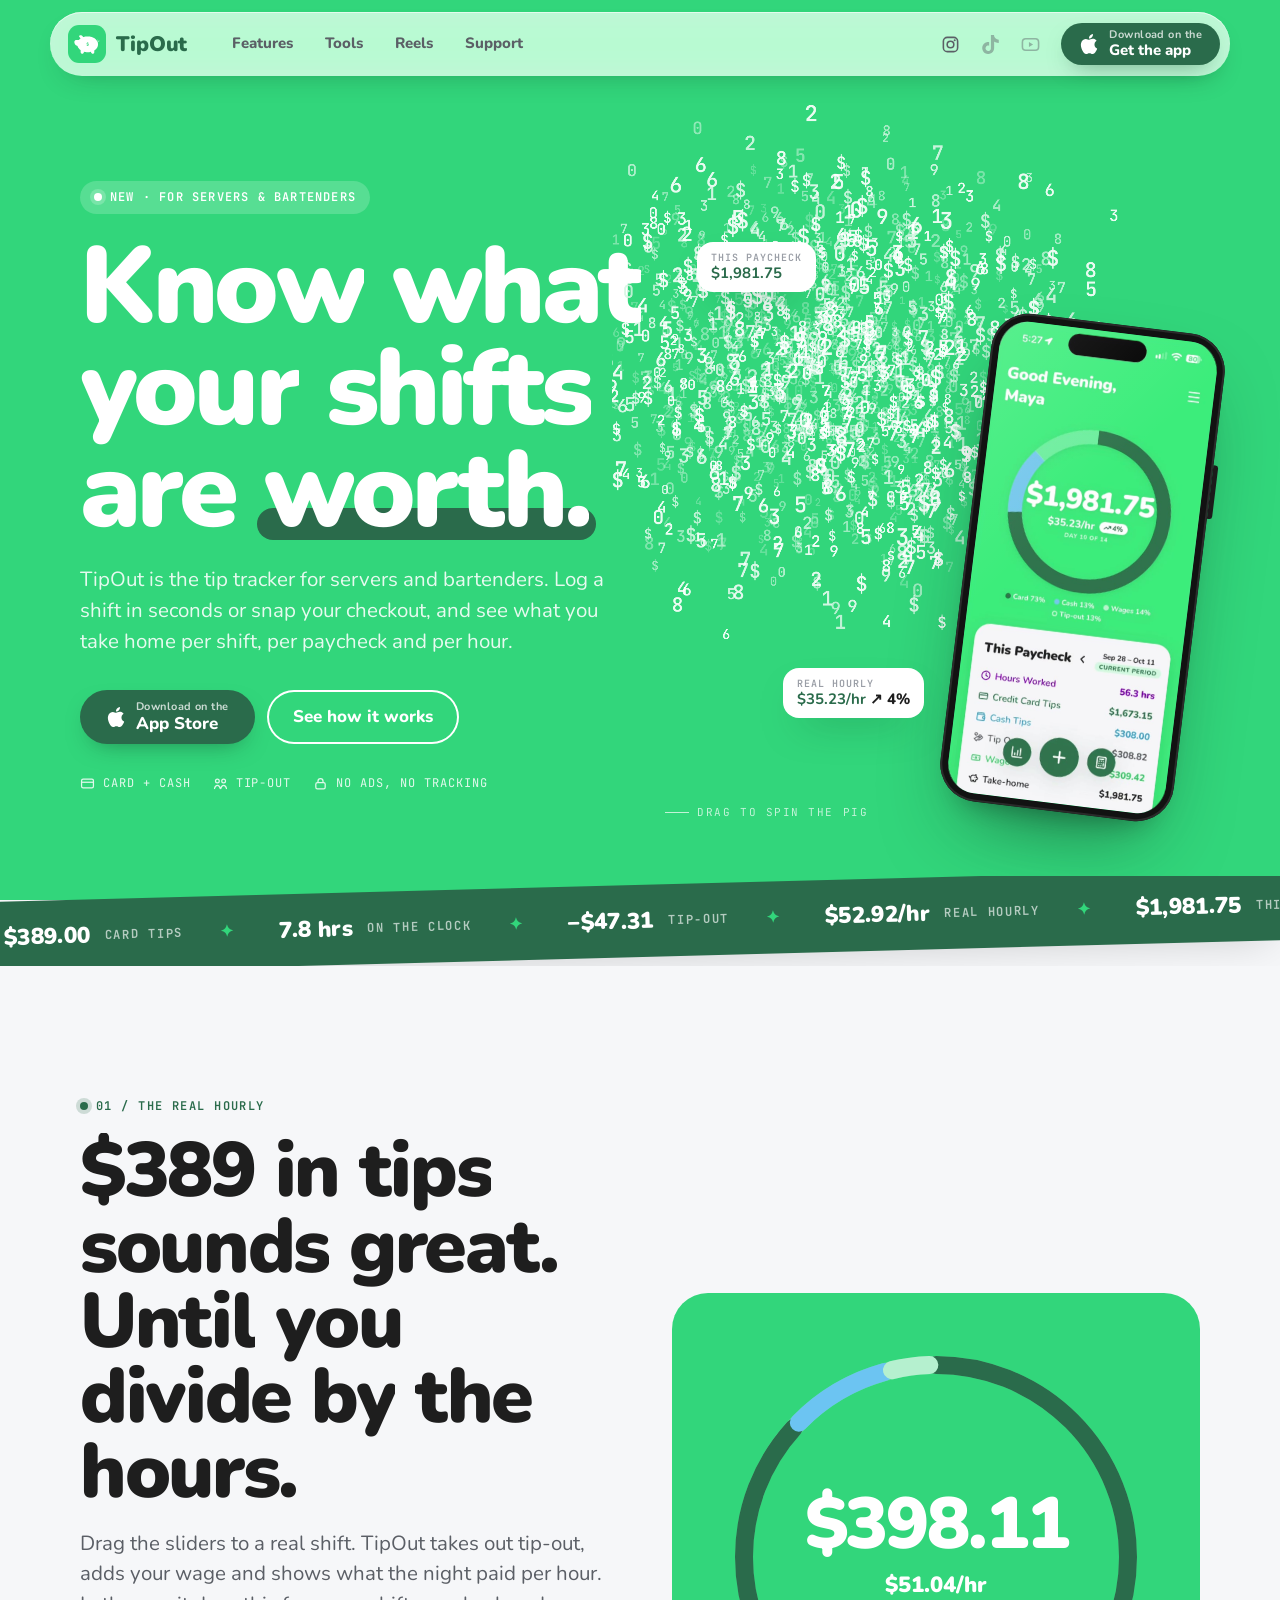
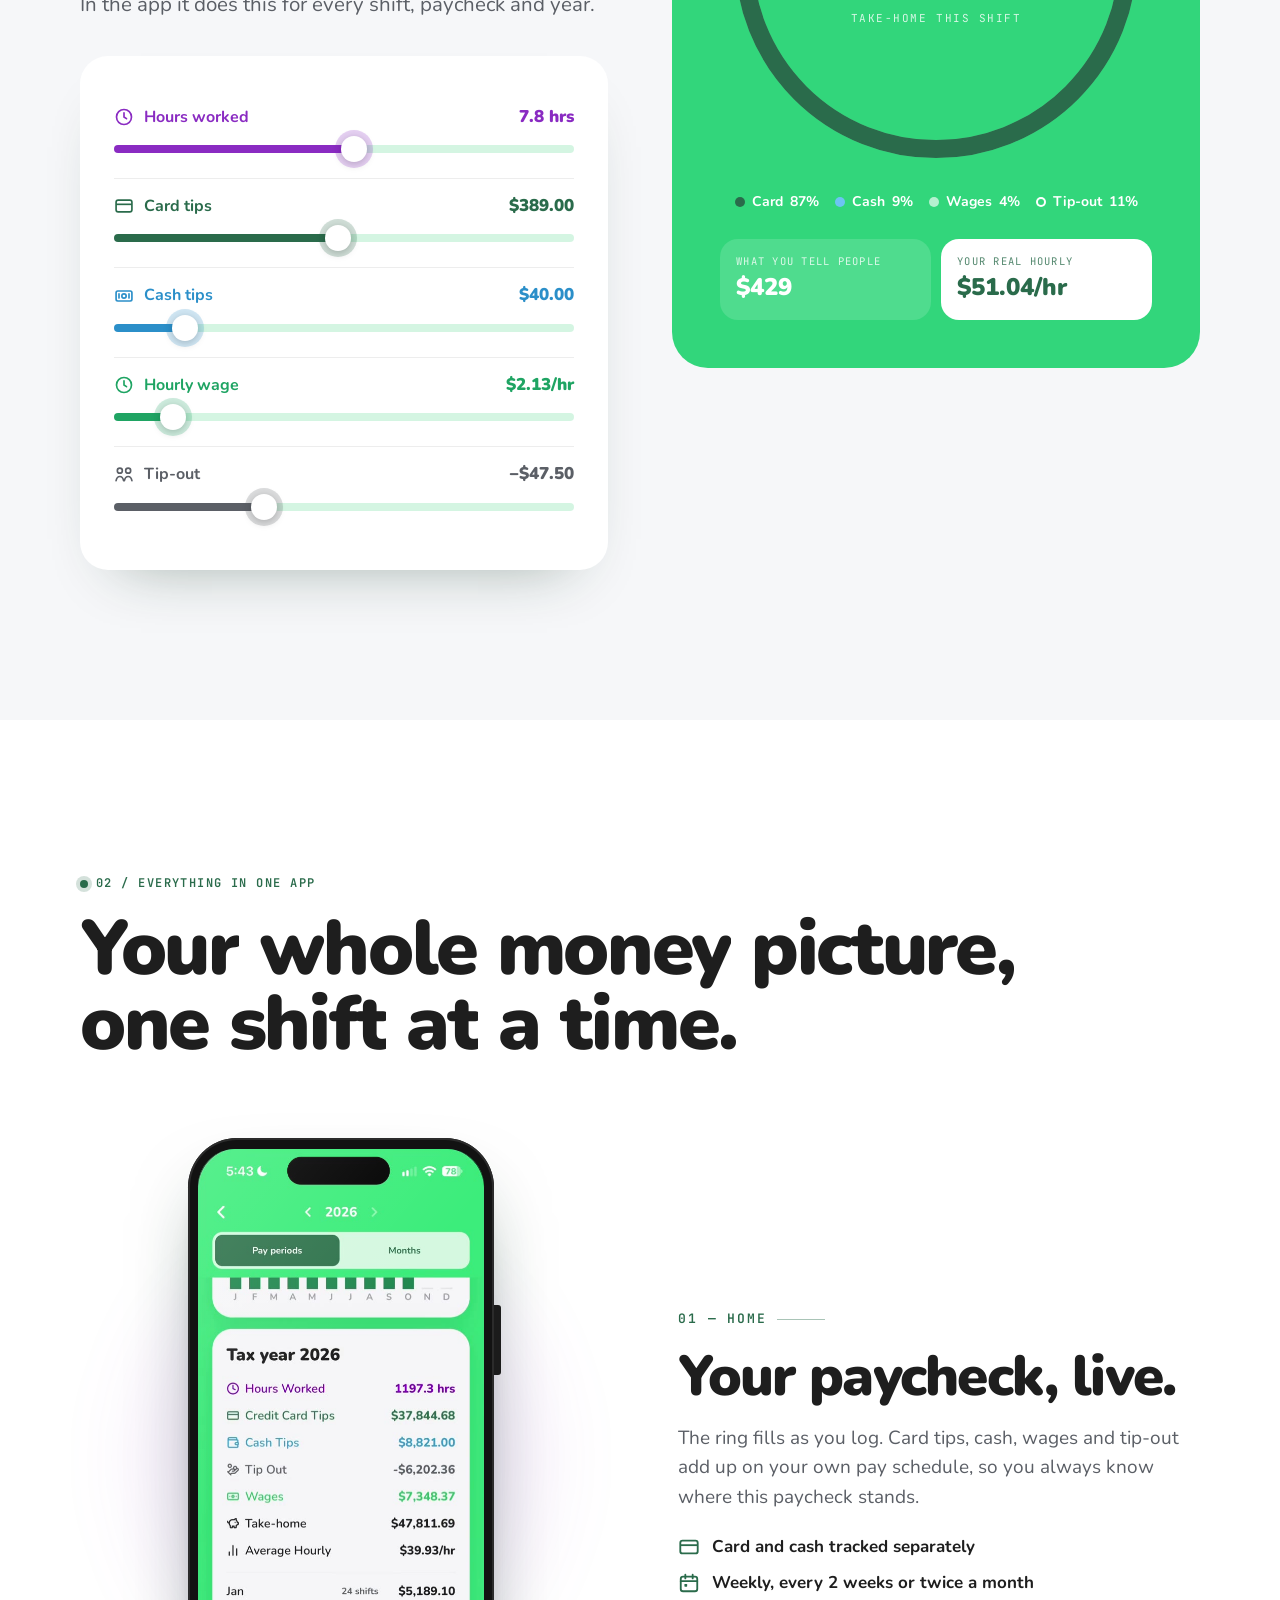
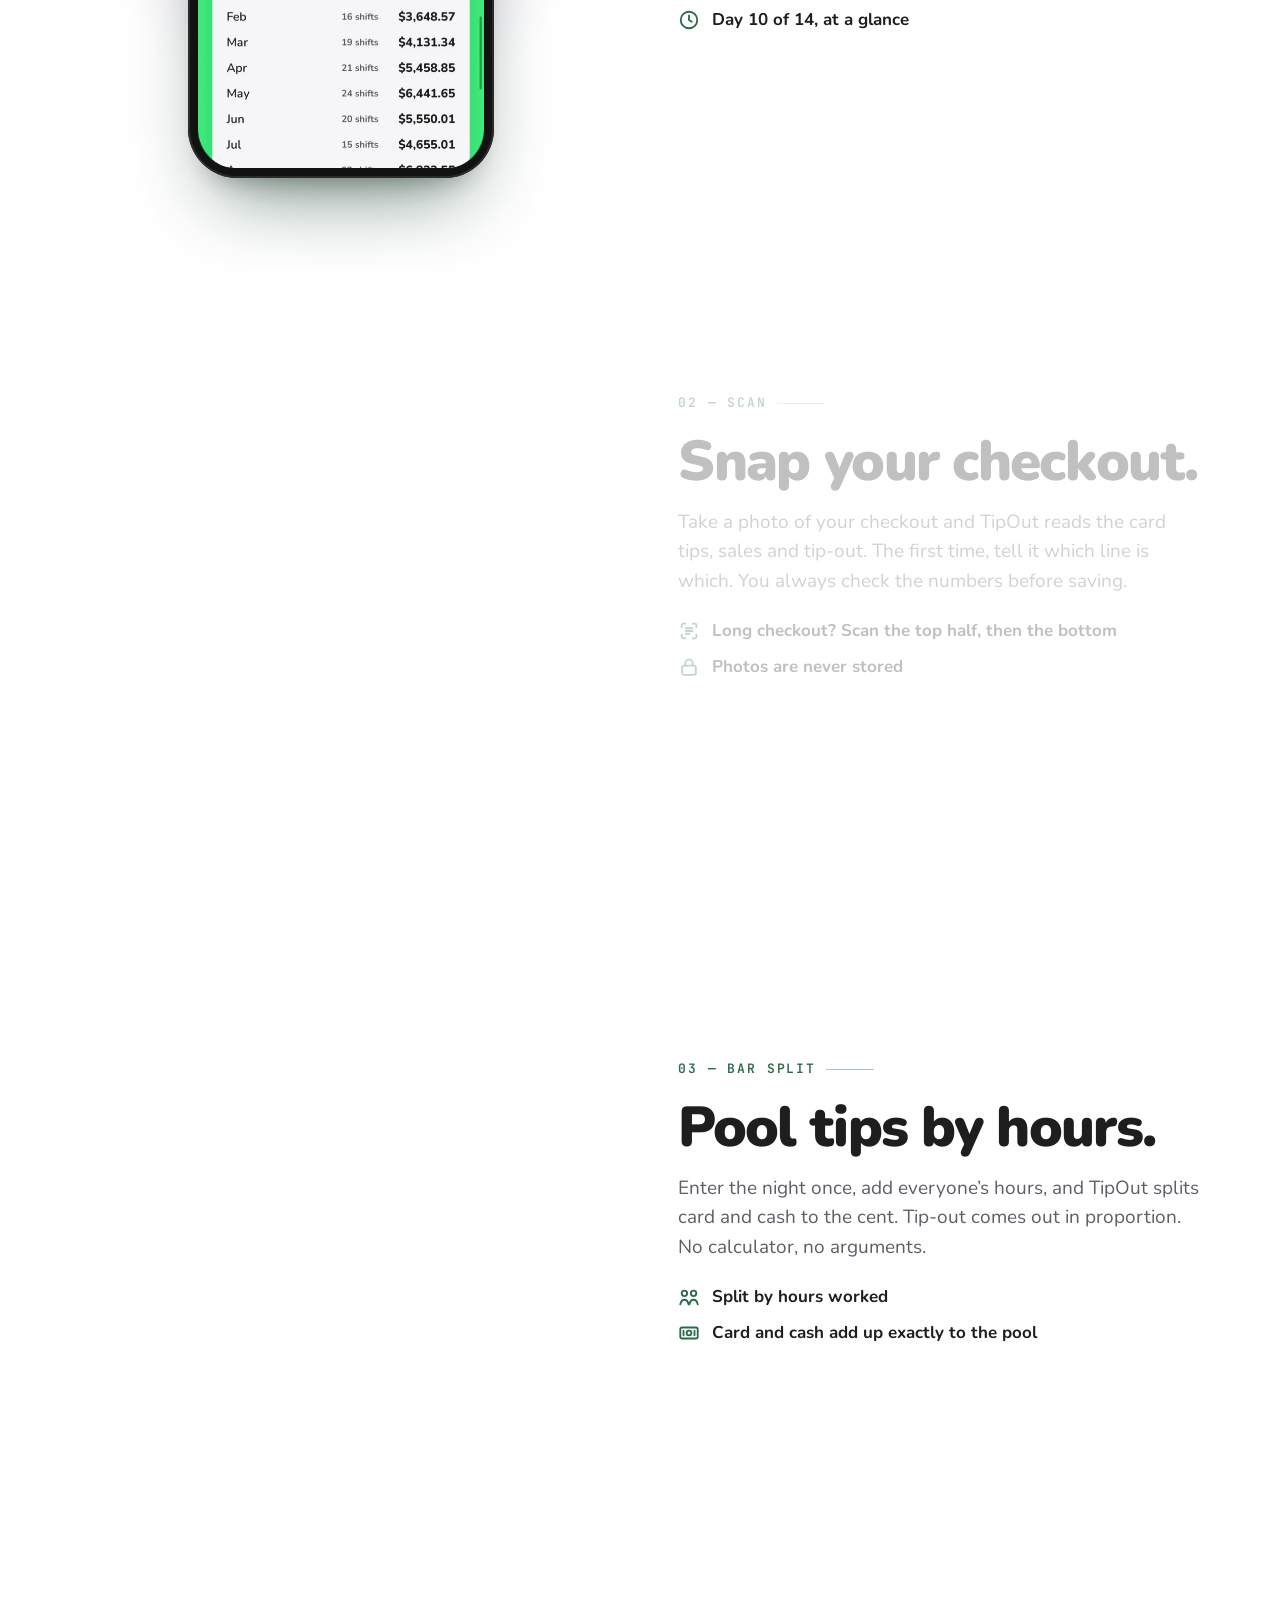
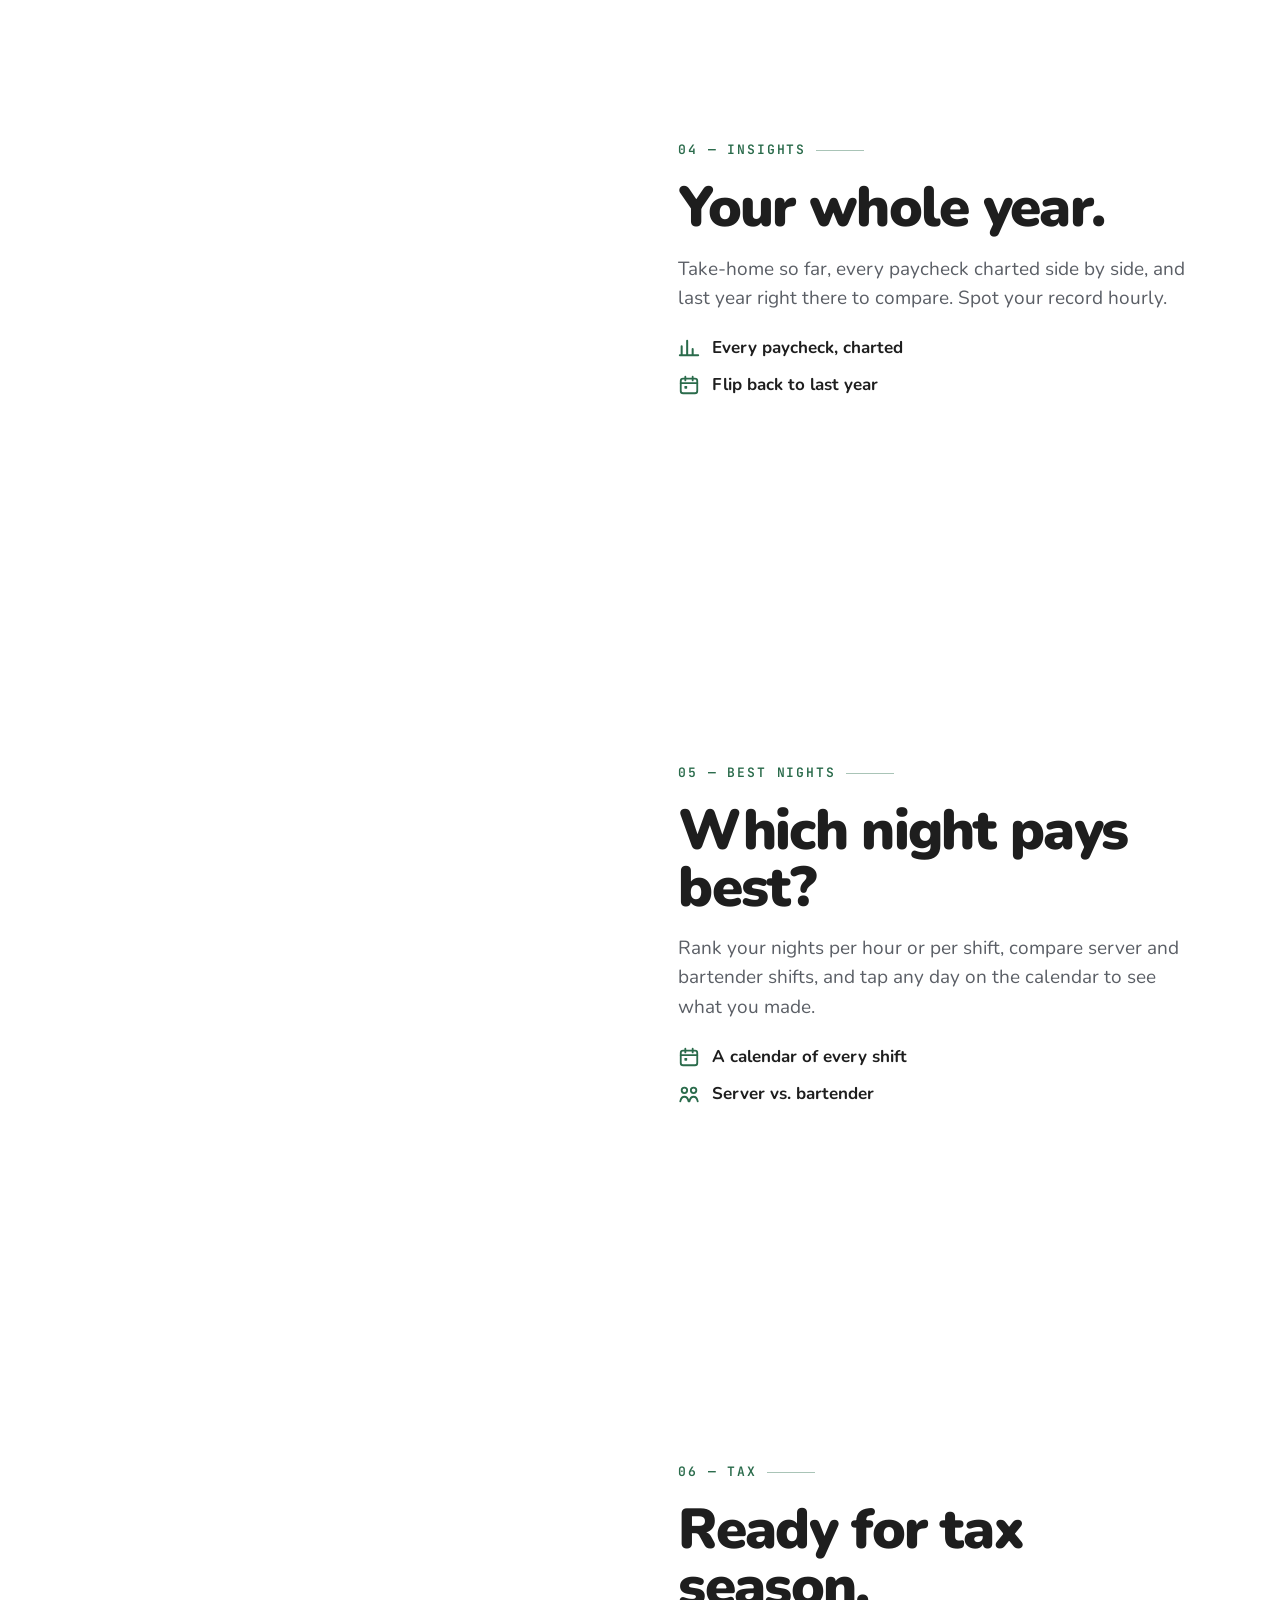
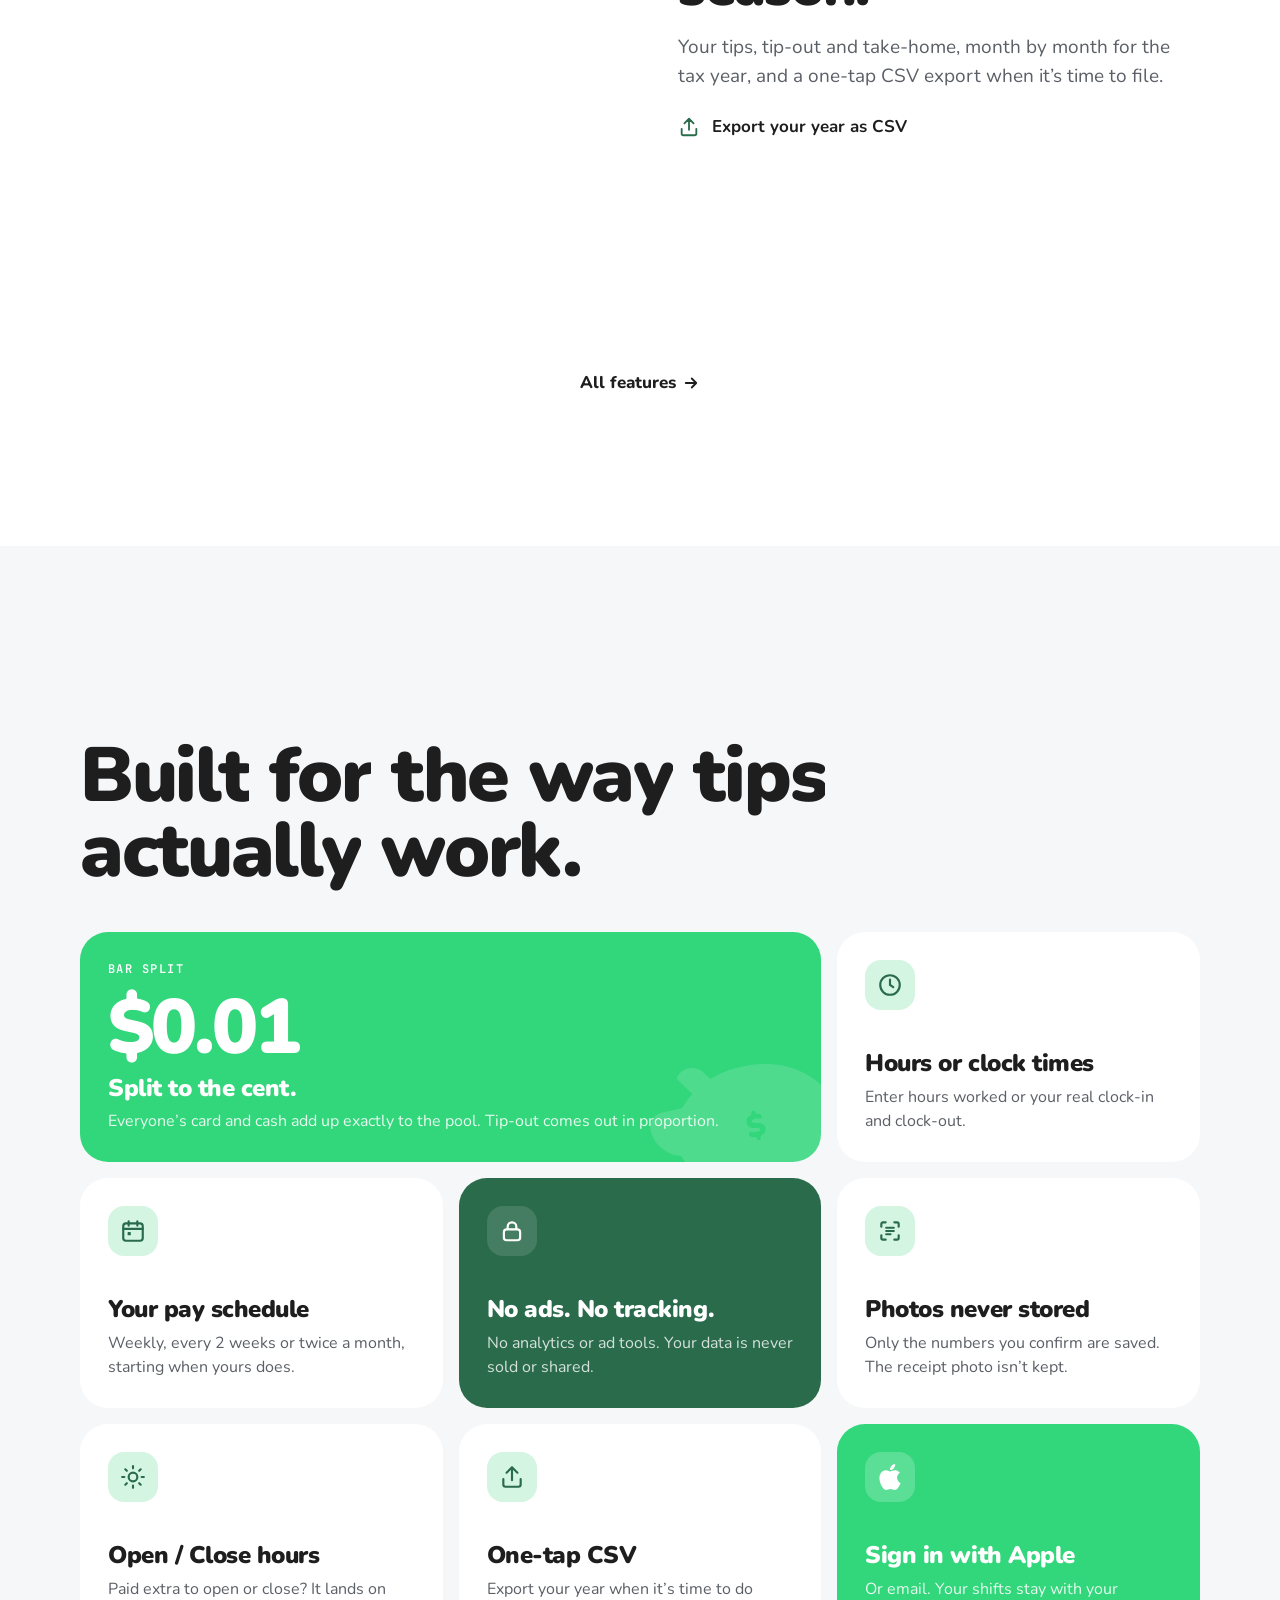
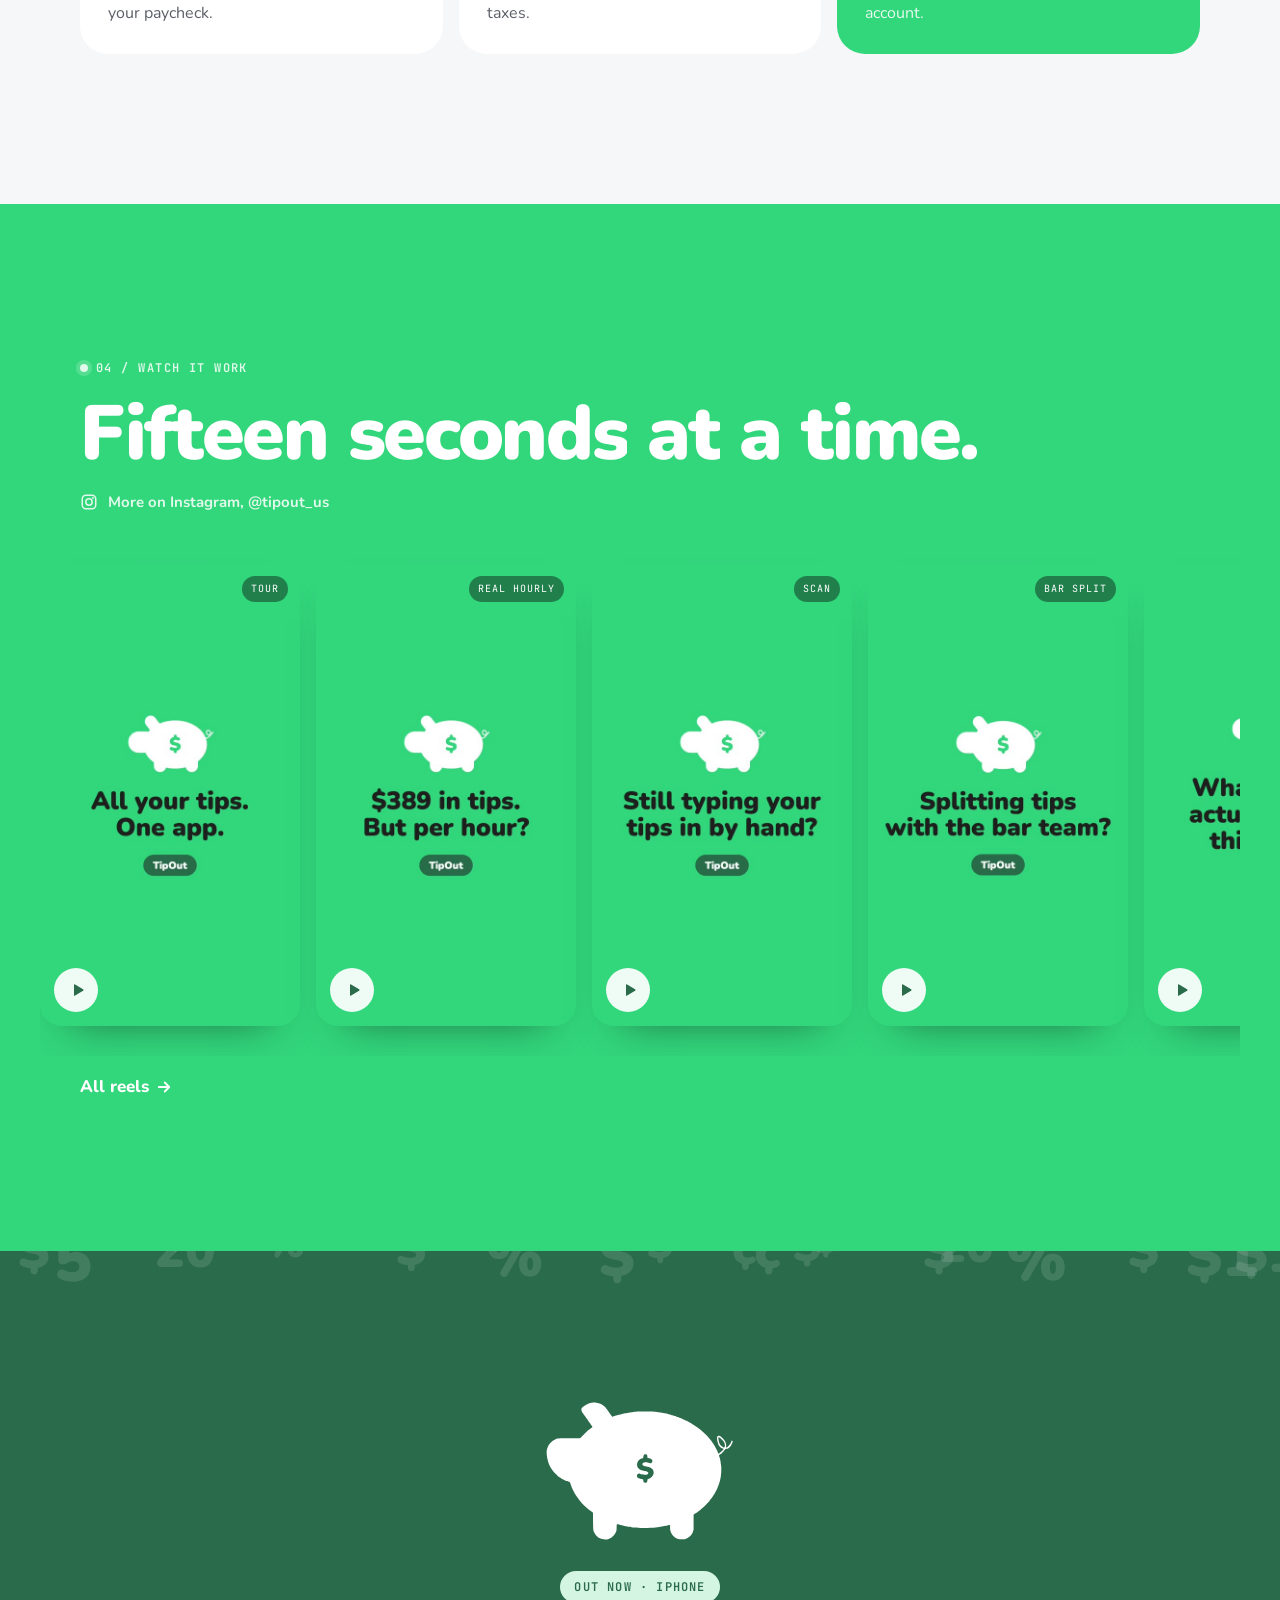
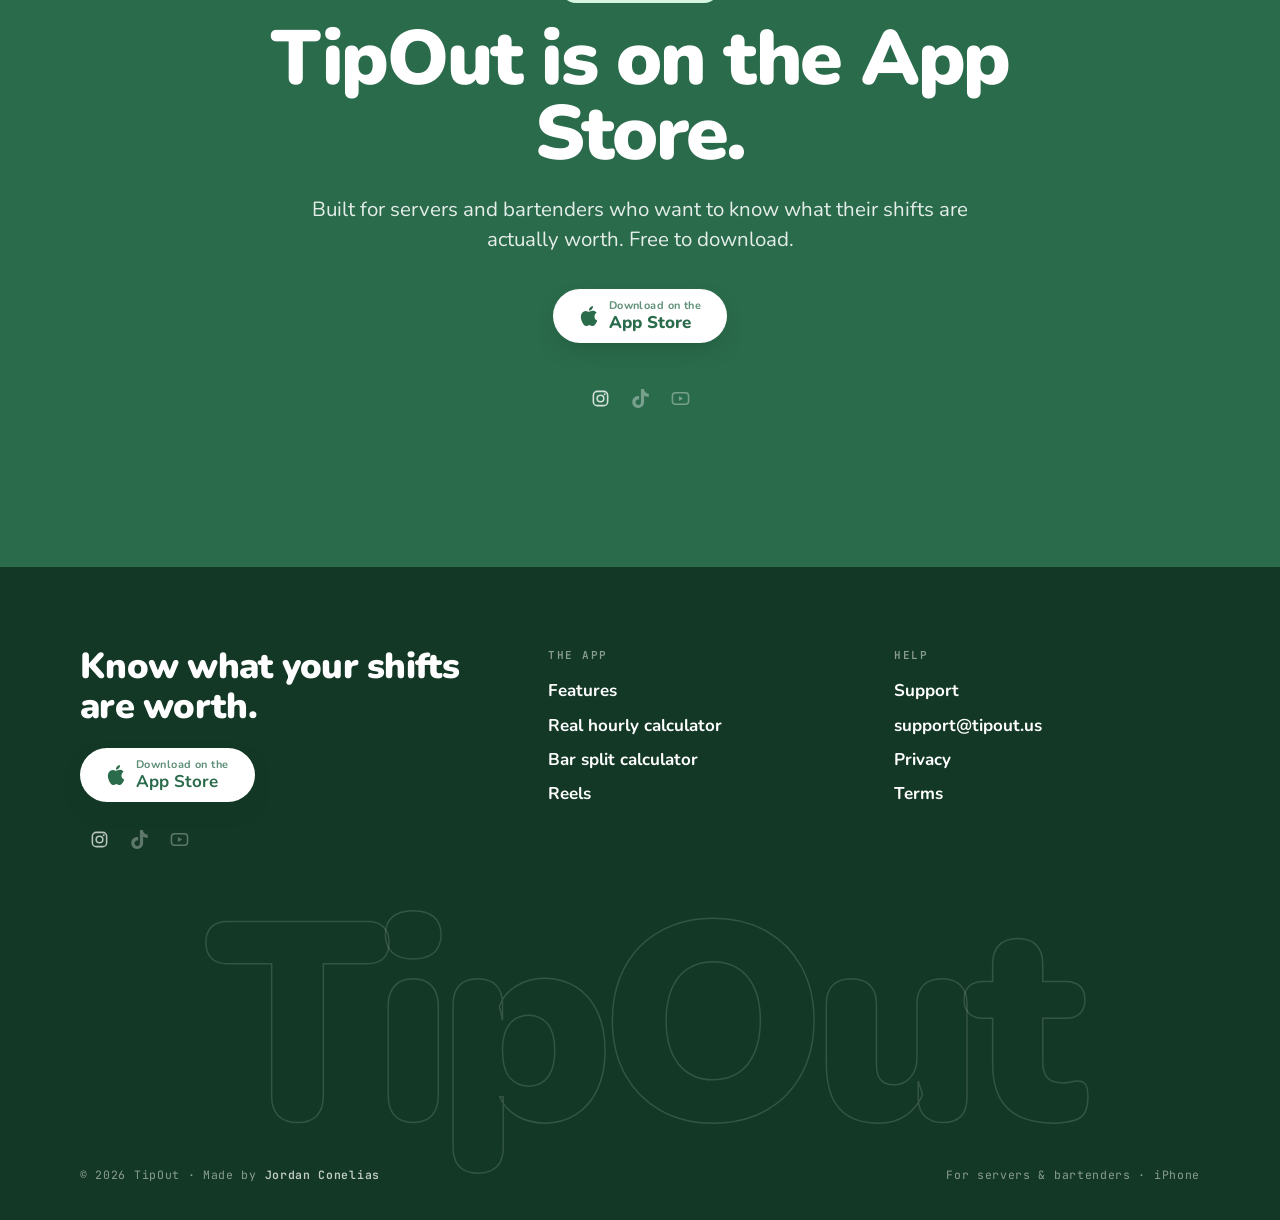
==== commit 6dd82a6a: "Fix hero phone proportions and drop dark glyphs from the pig The phone screen inset used % padding, " ====
--- a/index.html
+++ b/index.html
@@ -22,7 +22,7 @@
 <link rel="preconnect" href="https://fonts.googleapis.com">
 <link rel="preconnect" href="https://fonts.gstatic.com" crossorigin>
 <link href="https://fonts.googleapis.com/css2?family=JetBrains+Mono:wght@400;600;800&family=Nunito:wght@400;700;800;900&display=swap" rel="stylesheet">
-<link rel="stylesheet" href="/assets/site.css?v=3">
+<link rel="stylesheet" href="/assets/site.css?v=4">
 </head>
 <body>
 <a class="sr" href="#main">Skip to content</a>
@@ -257,7 +257,7 @@
     </div>
   </div>
 </footer>
-<script src="/assets/site.js?v=3"></script>
-<script src="/assets/pig3d.js?v=3"></script>
+<script src="/assets/site.js?v=4"></script>
+<script src="/assets/pig3d.js?v=4"></script>
 </body>
 </html>
--- a/assets/site.css
+++ b/assets/site.css
@@ -257,7 +257,7 @@
 .stage { position: relative; height: min(680px, 78svh); min-height: 520px; touch-action: pan-y; user-select: none; -webkit-user-select: none; }
 .stage canvas { position: absolute; inset: -10% -18% -10% -10%; width: 128%; height: 120%; cursor: grab; }
 .stage canvas:active { cursor: grabbing; }
-.stage .phone { position: absolute; right: 0; bottom: 2%; width: min(250px, 40%); transform: rotate(7deg); z-index: 2; pointer-events: none; }
+.stage .phone { position: absolute; right: 0; bottom: 2%; width: min(290px, 44%); transform: rotate(7deg); z-index: 2; pointer-events: none; }
 .stage .hint { position: absolute; left: 0; bottom: 6px; z-index: 3; font-family: var(--mono); font-size: 11px; letter-spacing: .14em; text-transform: uppercase; opacity: .7; display: flex; align-items: center; gap: 8px; }
 .stage .hint::before { content: ""; width: 24px; height: 1px; background: currentColor; }
 .float-chip {
@@ -276,7 +276,7 @@
   .hero .wrap { grid-template-columns: 1fr; }
   .stage { height: 520px; min-height: 0; margin-top: 10px; }
   .stage canvas { inset: -6% -14% -2% -14%; width: 128%; height: 108%; }
-  .stage .phone { right: 2%; transform: rotate(6deg); width: min(190px, 46%); }
+  .stage .phone { right: 2%; transform: rotate(6deg); width: min(210px, 50%); }
   .stage .hint { bottom: auto; top: 0; }
   .float-chip.c1 { left: 0; top: 8%; }
   .float-chip.c2 { left: auto; right: 0; bottom: 24%; }
@@ -284,14 +284,14 @@
 
 /* ---------- Phone frame ---------- */
 .phone {
-  position: relative; aspect-ratio: 564 / 1222; border-radius: 17% / 8%;
-  padding: 3.4%; background: #121212;
+  position: relative; aspect-ratio: 1000 / 2088; border-radius: 16% / 7.7%;
+  background: #121212;
   box-shadow: inset 0 0 0 2px #2b2b2b, 0 40px 80px -30px rgba(19,56,38,.65), 0 20px 30px -24px rgba(0,0,0,.45);
 }
 .phone::before { /* side button */
   content: ""; position: absolute; right: -2.2%; top: 26%; width: 2.2%; height: 11%; border-radius: 0 3px 3px 0; background: #1b1b1b;
 }
-.phone .screen { position: relative; width: 100%; height: 100%; border-radius: 14% / 6.6%; overflow: hidden; background: var(--green); isolation: isolate; }
+.phone .screen { position: absolute; left: 3.4%; right: 3.4%; top: 1.63%; bottom: 1.63%; border-radius: 13% / 6%; overflow: hidden; background: var(--green); isolation: isolate; }
 .phone .screen img, .phone .screen video { position: absolute; inset: 0; width: 100%; height: 100%; object-fit: cover; }
 .phone .screen video { opacity: 0; transition: opacity .5s; }
 .phone .screen video.ready { opacity: 1; }
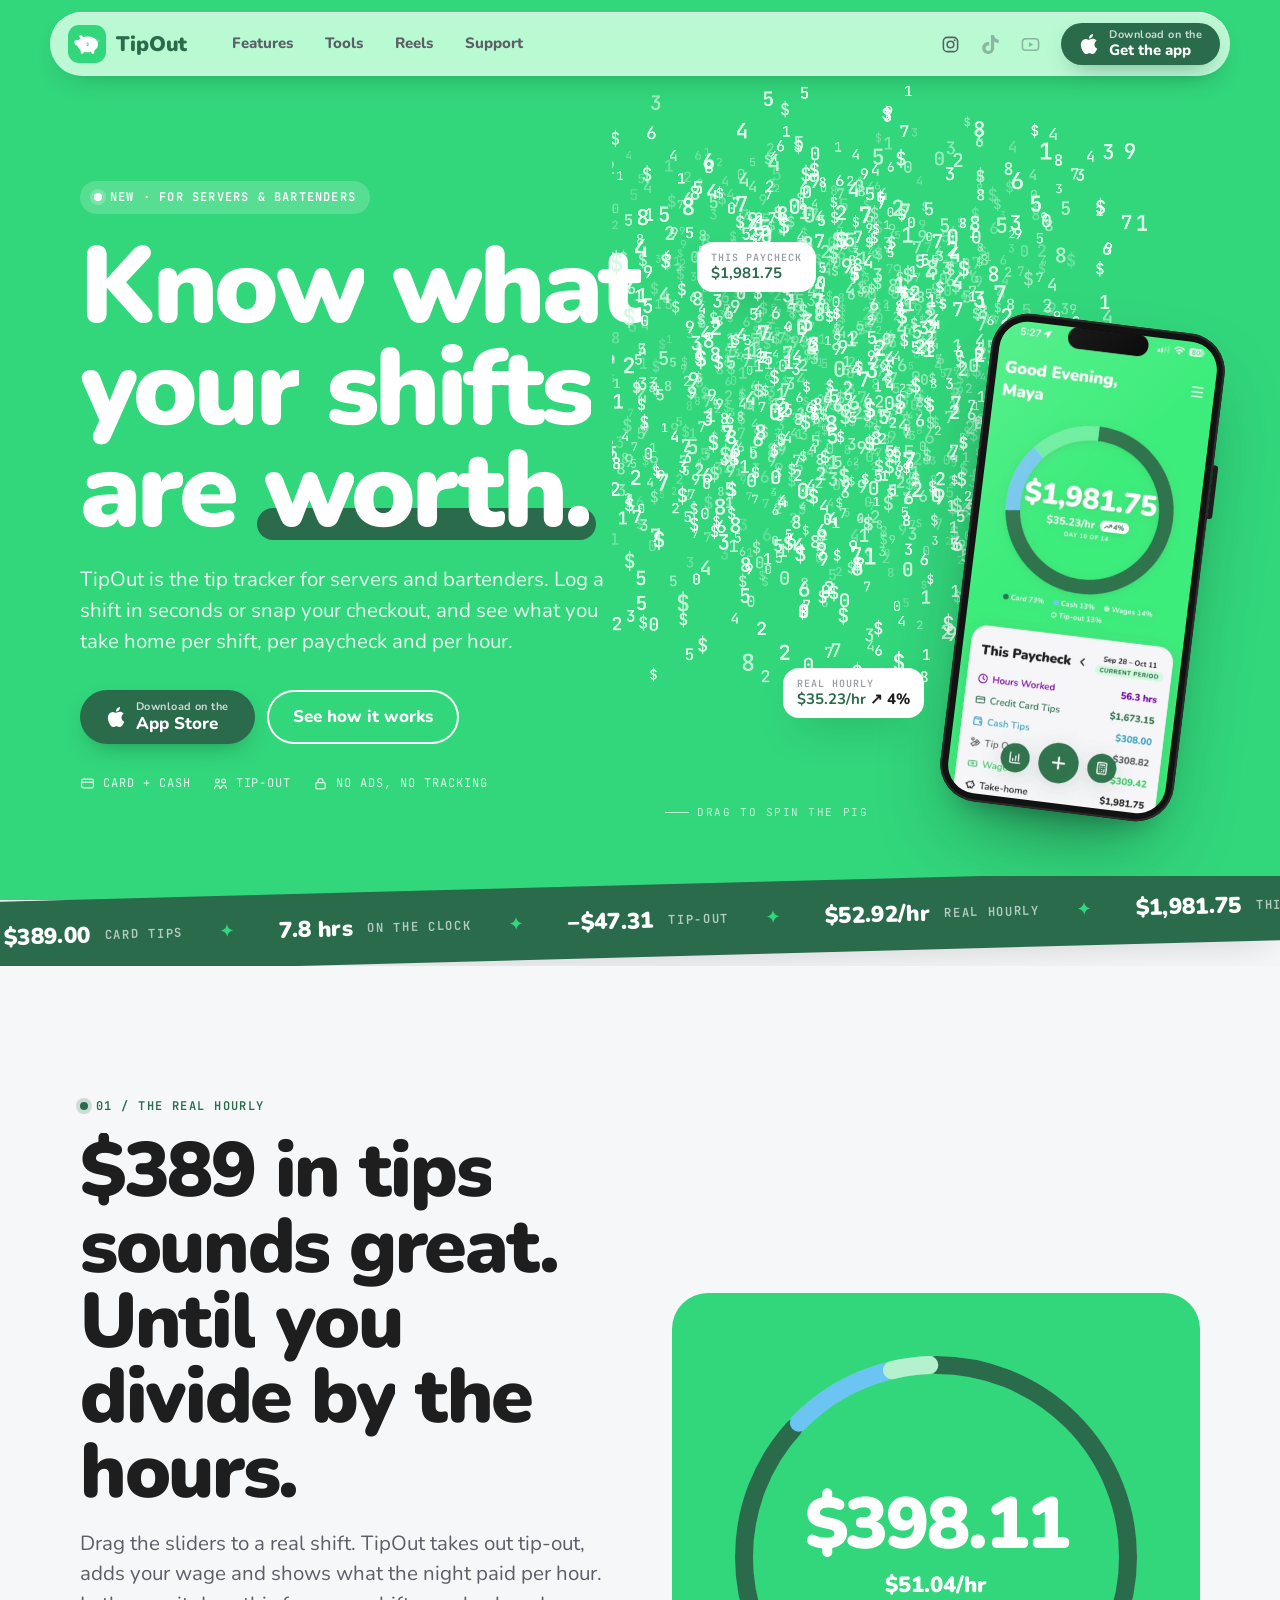
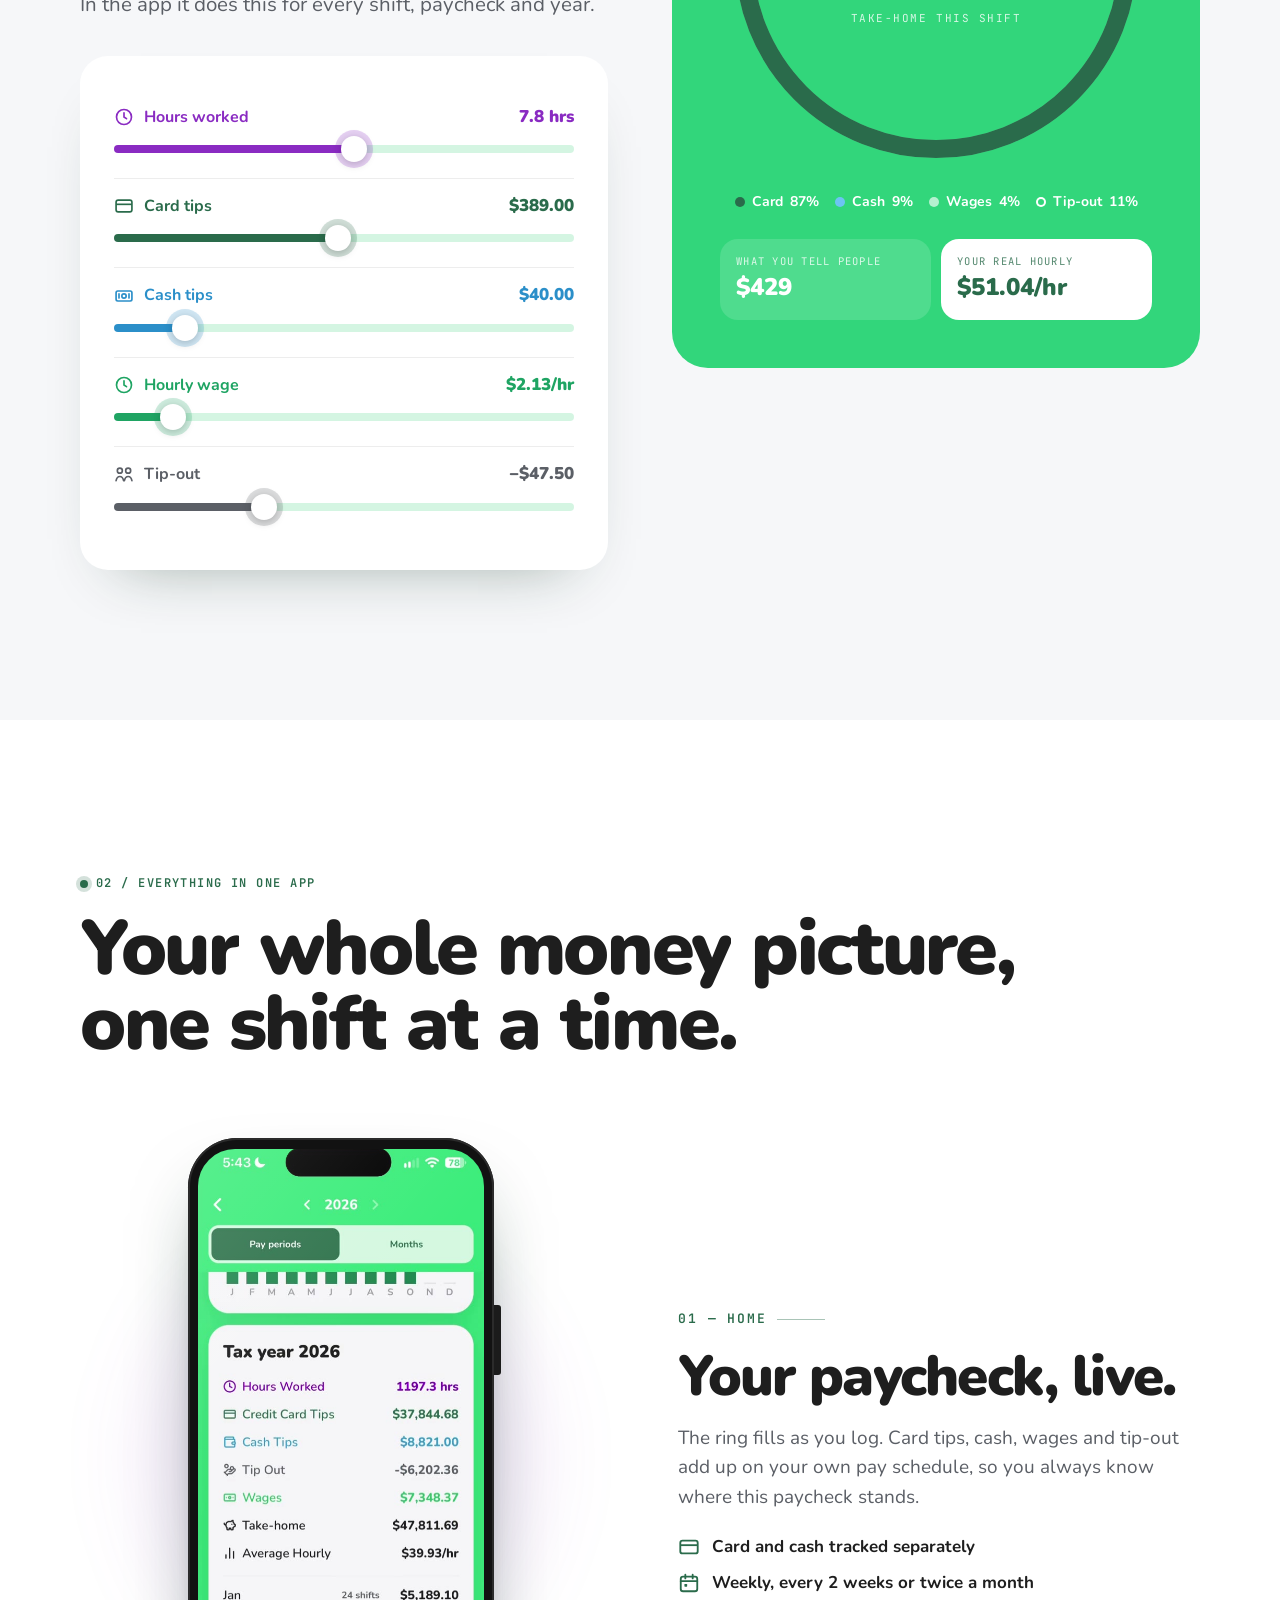
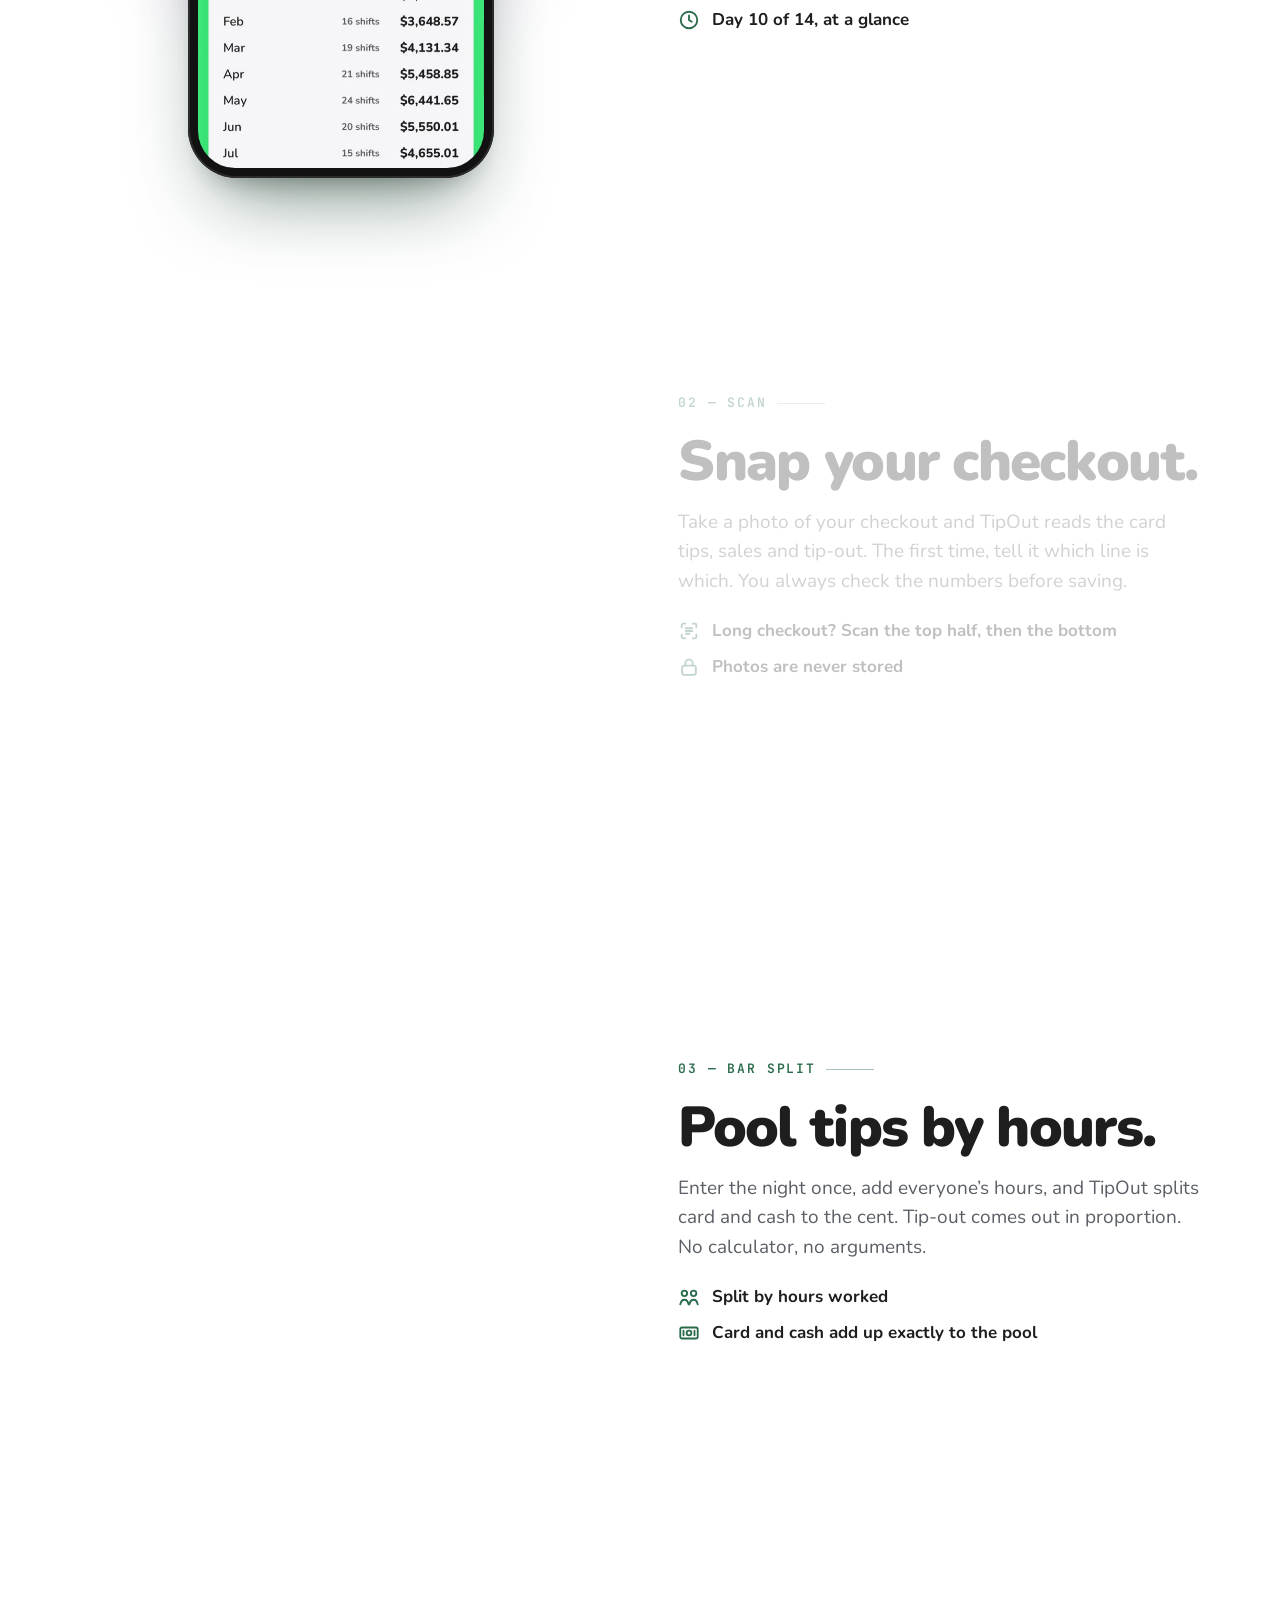
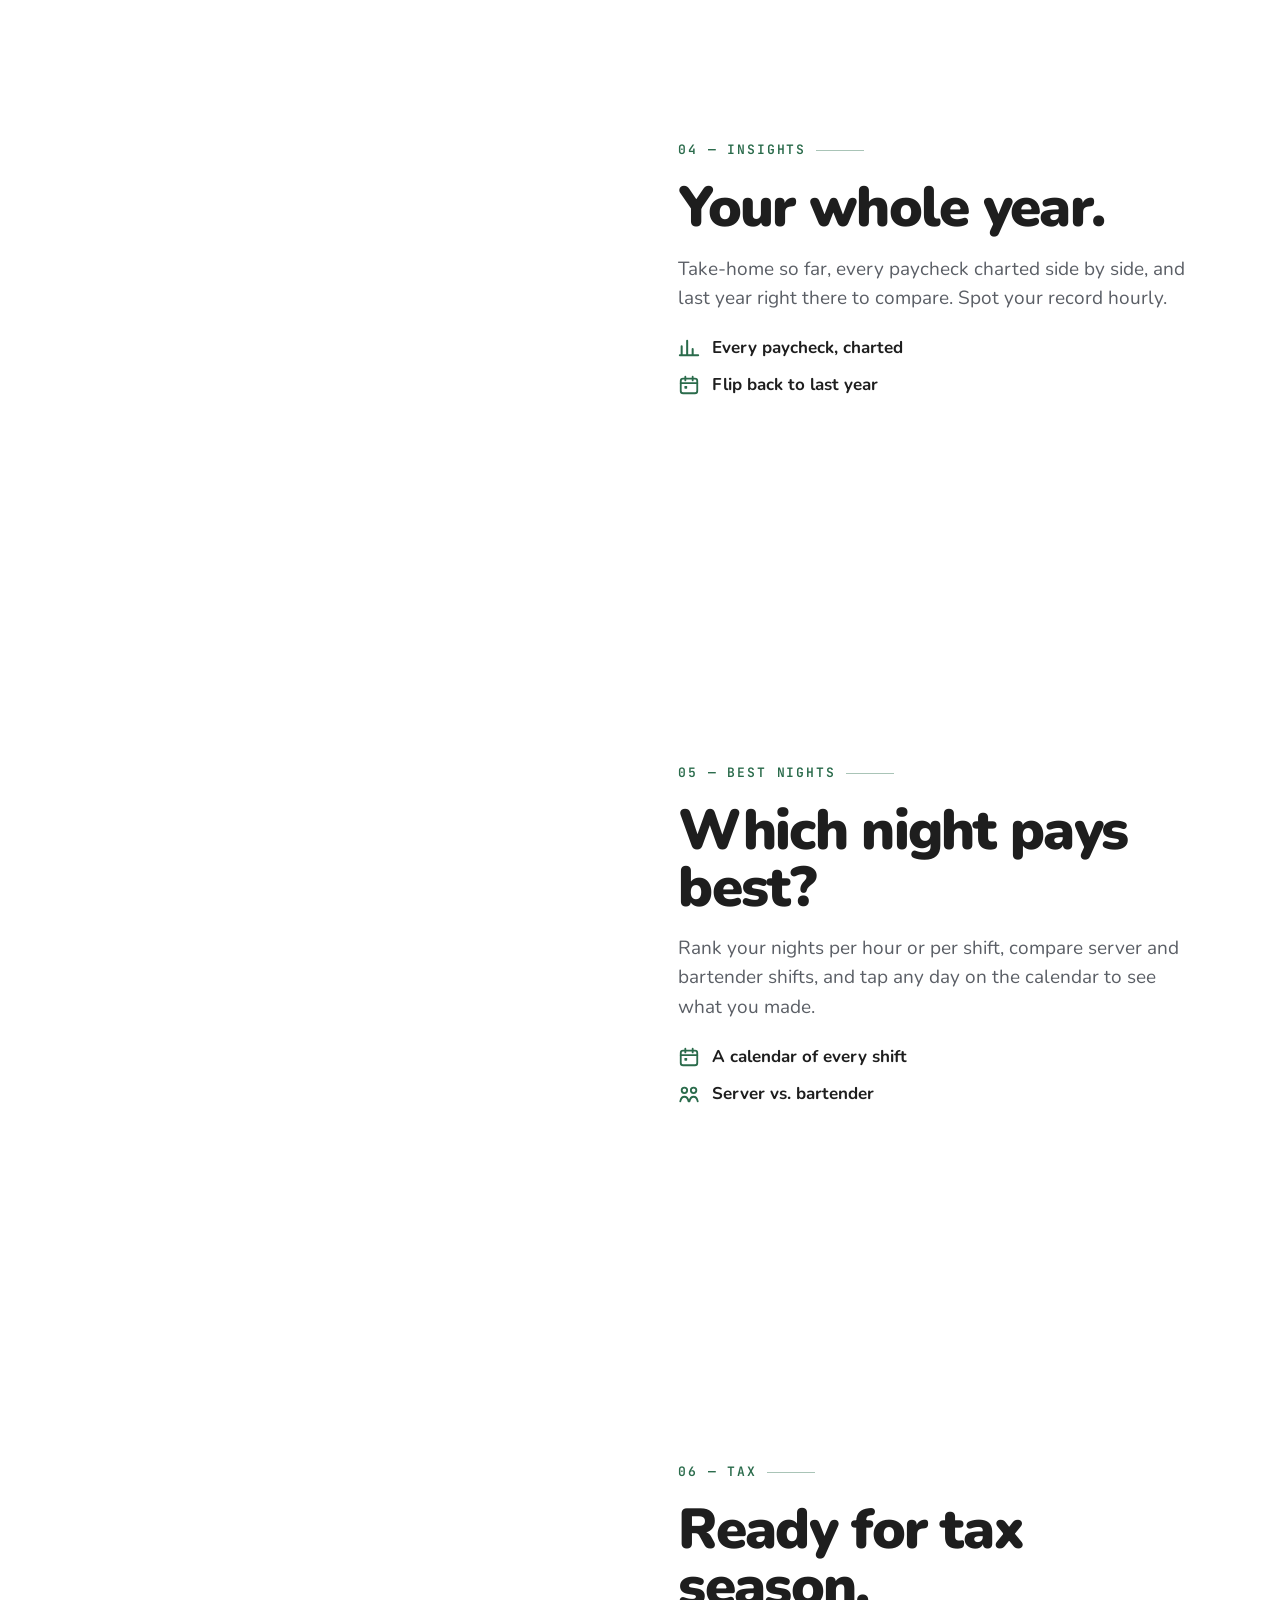
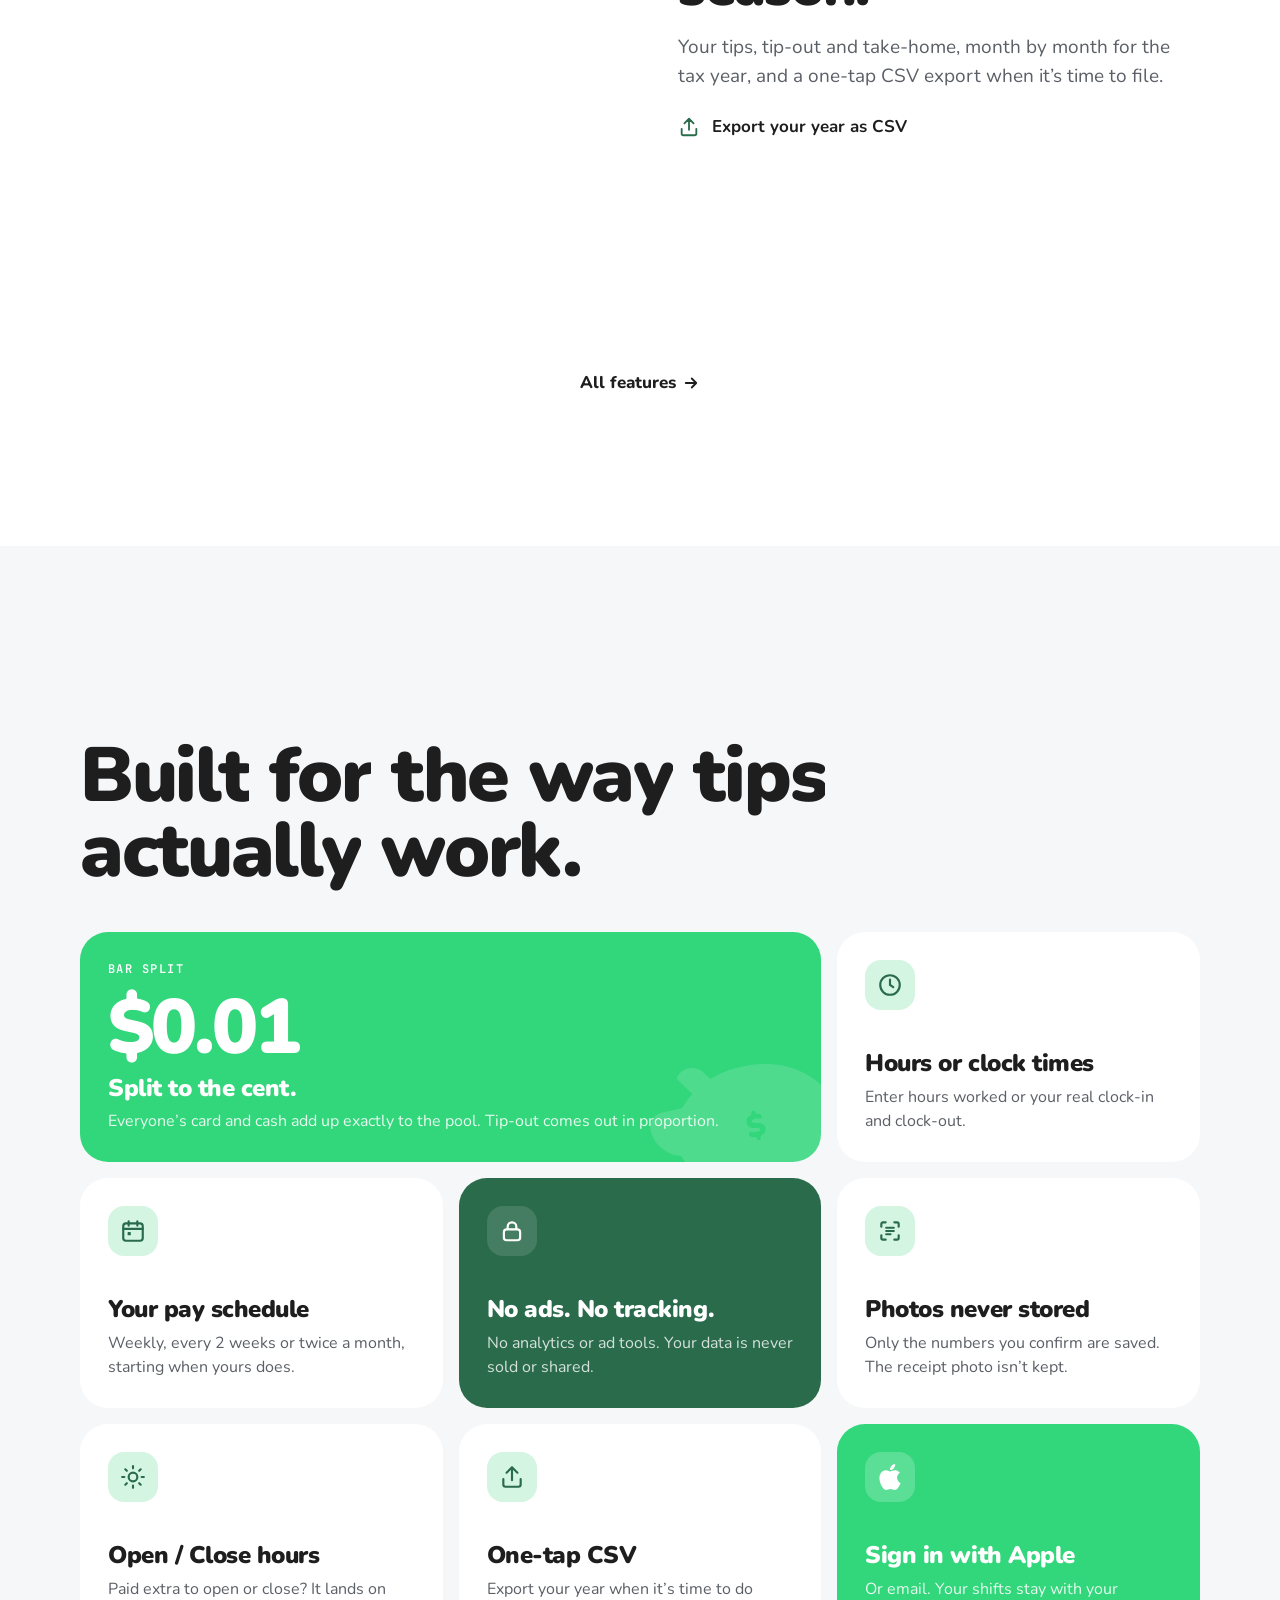
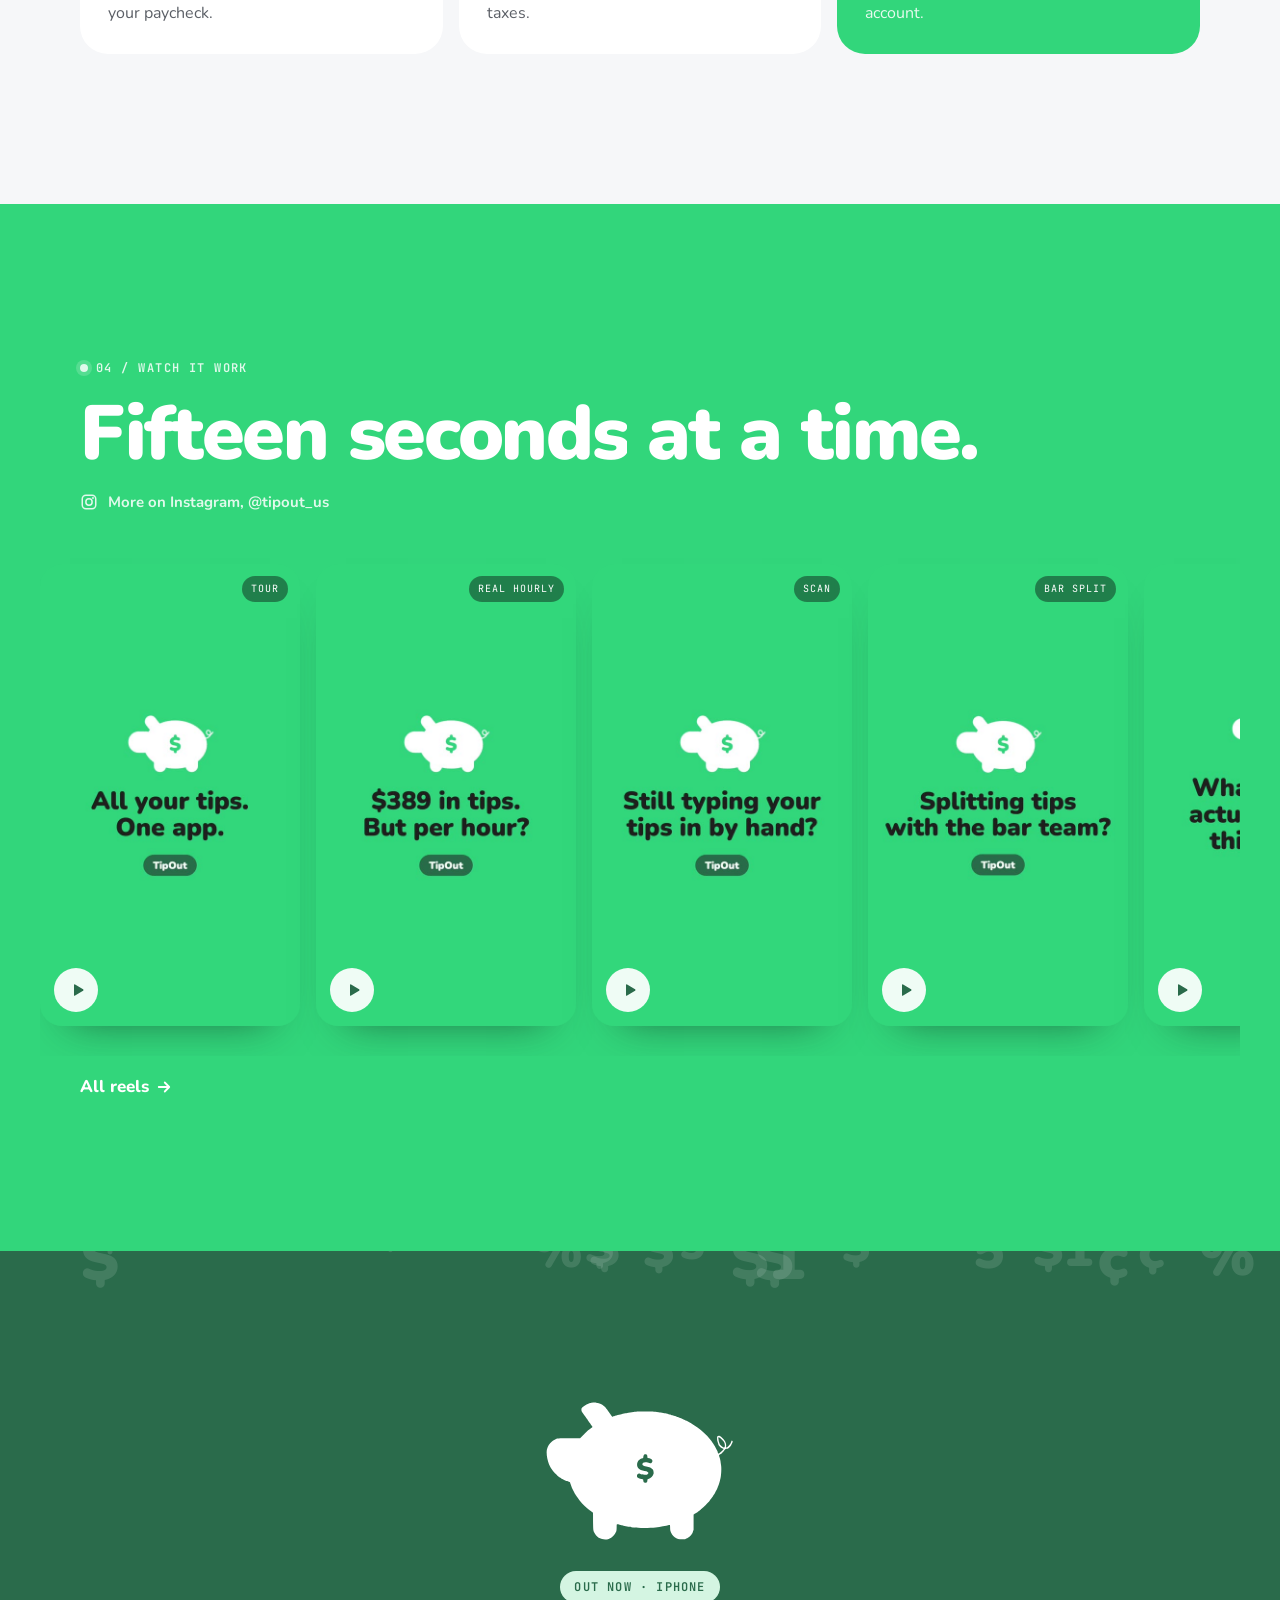
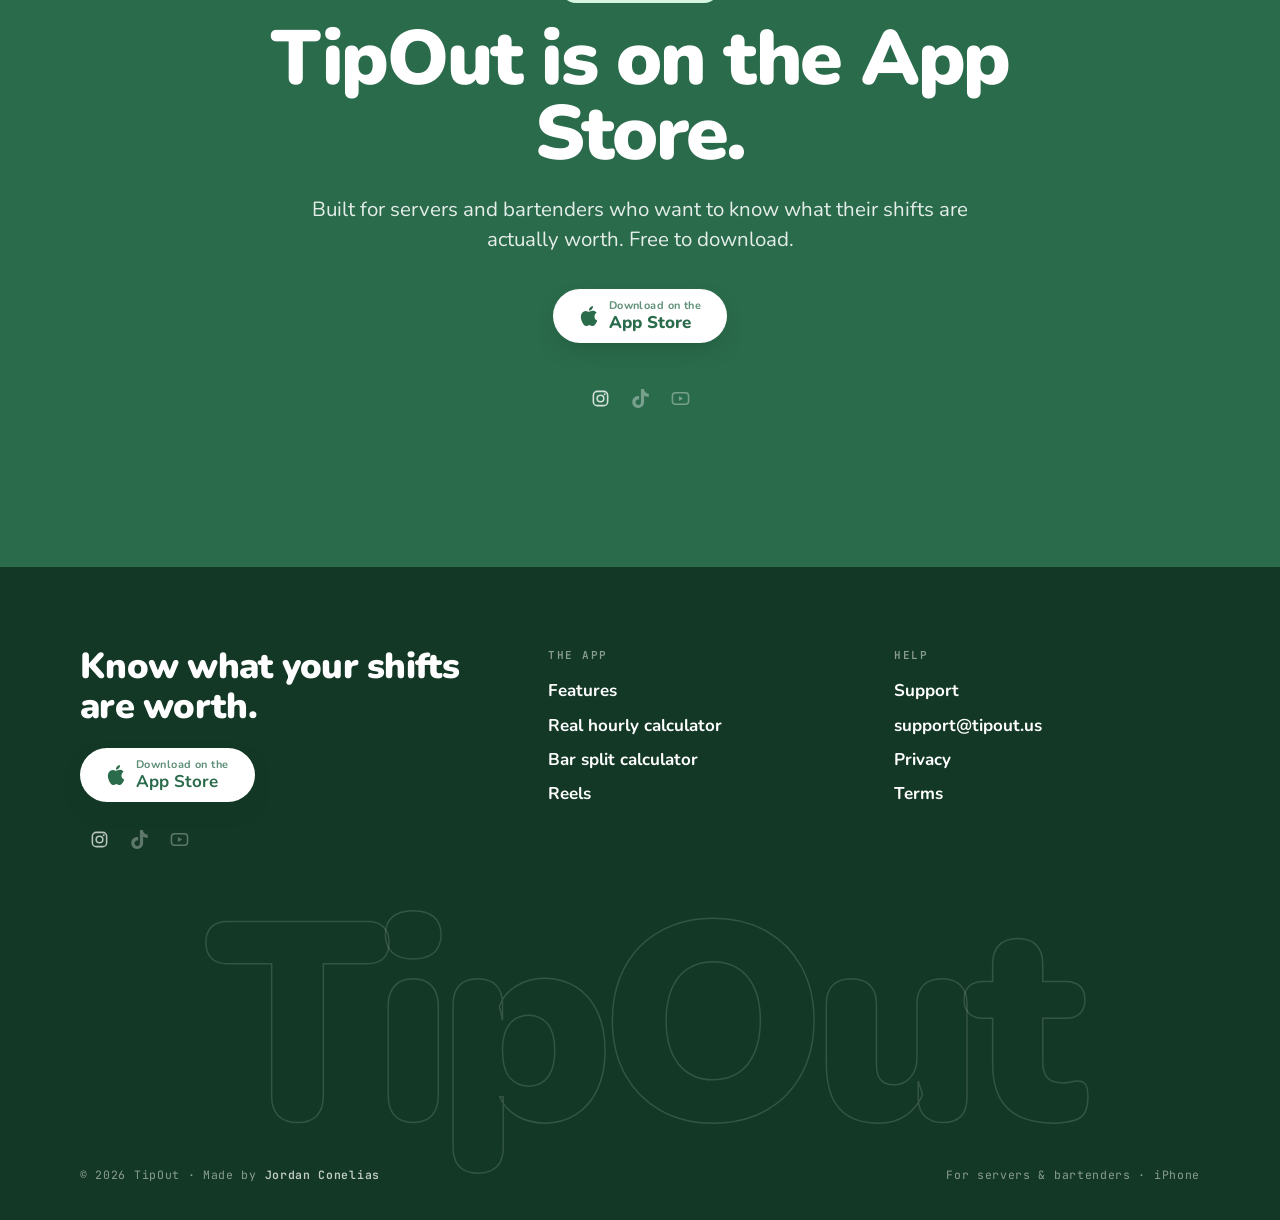
==== commit 99da7dd0: "Remove the green hairline around phone screens The clips keep a thin edge of the original mockup's g" ====
--- a/index.html
+++ b/index.html
@@ -22,7 +22,7 @@
 <link rel="preconnect" href="https://fonts.googleapis.com">
 <link rel="preconnect" href="https://fonts.gstatic.com" crossorigin>
 <link href="https://fonts.googleapis.com/css2?family=JetBrains+Mono:wght@400;600;800&family=Nunito:wght@400;700;800;900&display=swap" rel="stylesheet">
-<link rel="stylesheet" href="/assets/site.css?v=4">
+<link rel="stylesheet" href="/assets/site.css?v=5">
 </head>
 <body>
 <a class="sr" href="#main">Skip to content</a>
@@ -257,7 +257,7 @@
     </div>
   </div>
 </footer>
-<script src="/assets/site.js?v=4"></script>
-<script src="/assets/pig3d.js?v=4"></script>
+<script src="/assets/site.js?v=5"></script>
+<script src="/assets/pig3d.js?v=5"></script>
 </body>
 </html>
--- a/assets/site.css
+++ b/assets/site.css
@@ -291,8 +291,8 @@
 .phone::before { /* side button */
   content: ""; position: absolute; right: -2.2%; top: 26%; width: 2.2%; height: 11%; border-radius: 0 3px 3px 0; background: #1b1b1b;
 }
-.phone .screen { position: absolute; left: 3.4%; right: 3.4%; top: 1.63%; bottom: 1.63%; border-radius: 13% / 6%; overflow: hidden; background: var(--green); isolation: isolate; }
-.phone .screen img, .phone .screen video { position: absolute; inset: 0; width: 100%; height: 100%; object-fit: cover; }
+.phone .screen { position: absolute; left: 3.4%; right: 3.4%; top: 1.63%; bottom: 1.63%; border-radius: 13% / 6%; overflow: hidden; background: #0b0b0b; isolation: isolate; }
+.phone .screen img, .phone .screen video { position: absolute; inset: 0; width: 100%; height: 100%; object-fit: cover; transform: scale(1.03); }
 .phone .screen video { opacity: 0; transition: opacity .5s; }
 .phone .screen video.ready { opacity: 1; }
 .phone .screen::after { content: ""; position: absolute; inset: 0; background: linear-gradient(130deg, rgba(255,255,255,.14), transparent 40%); pointer-events: none; }
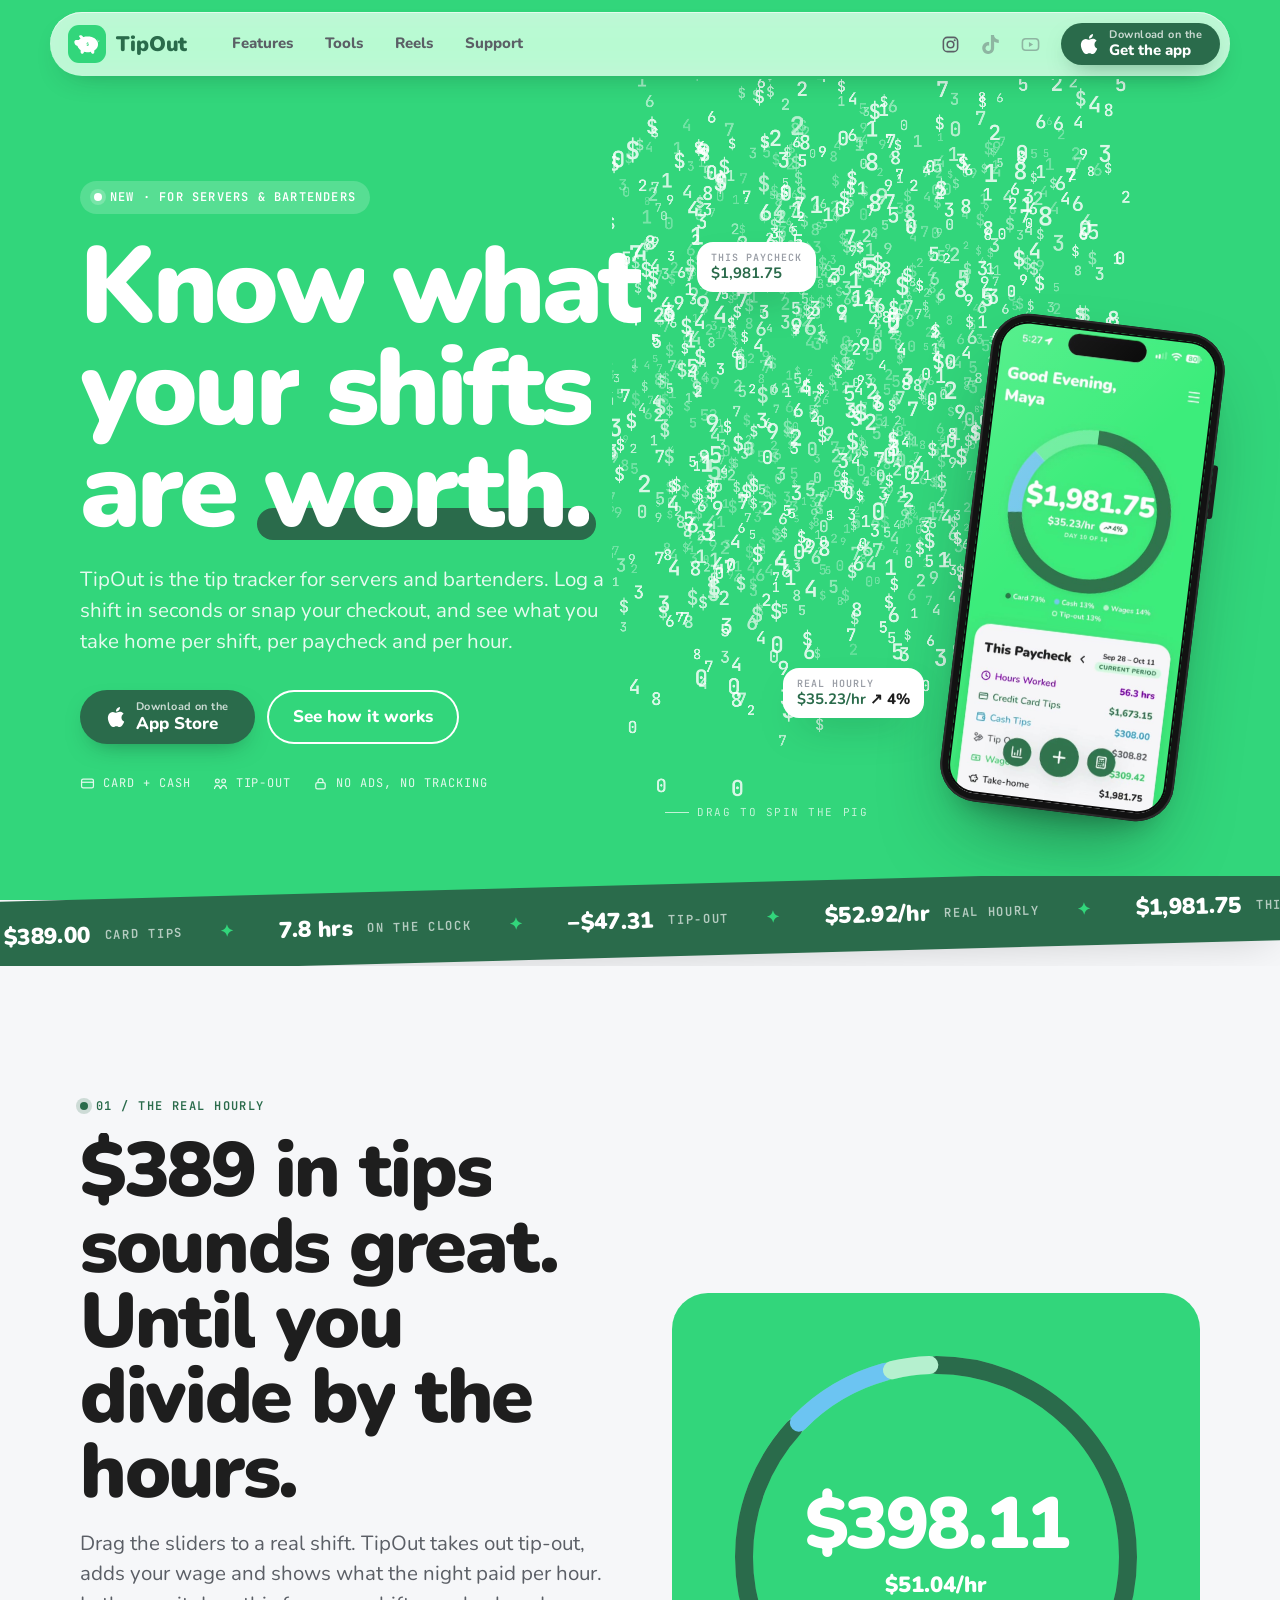
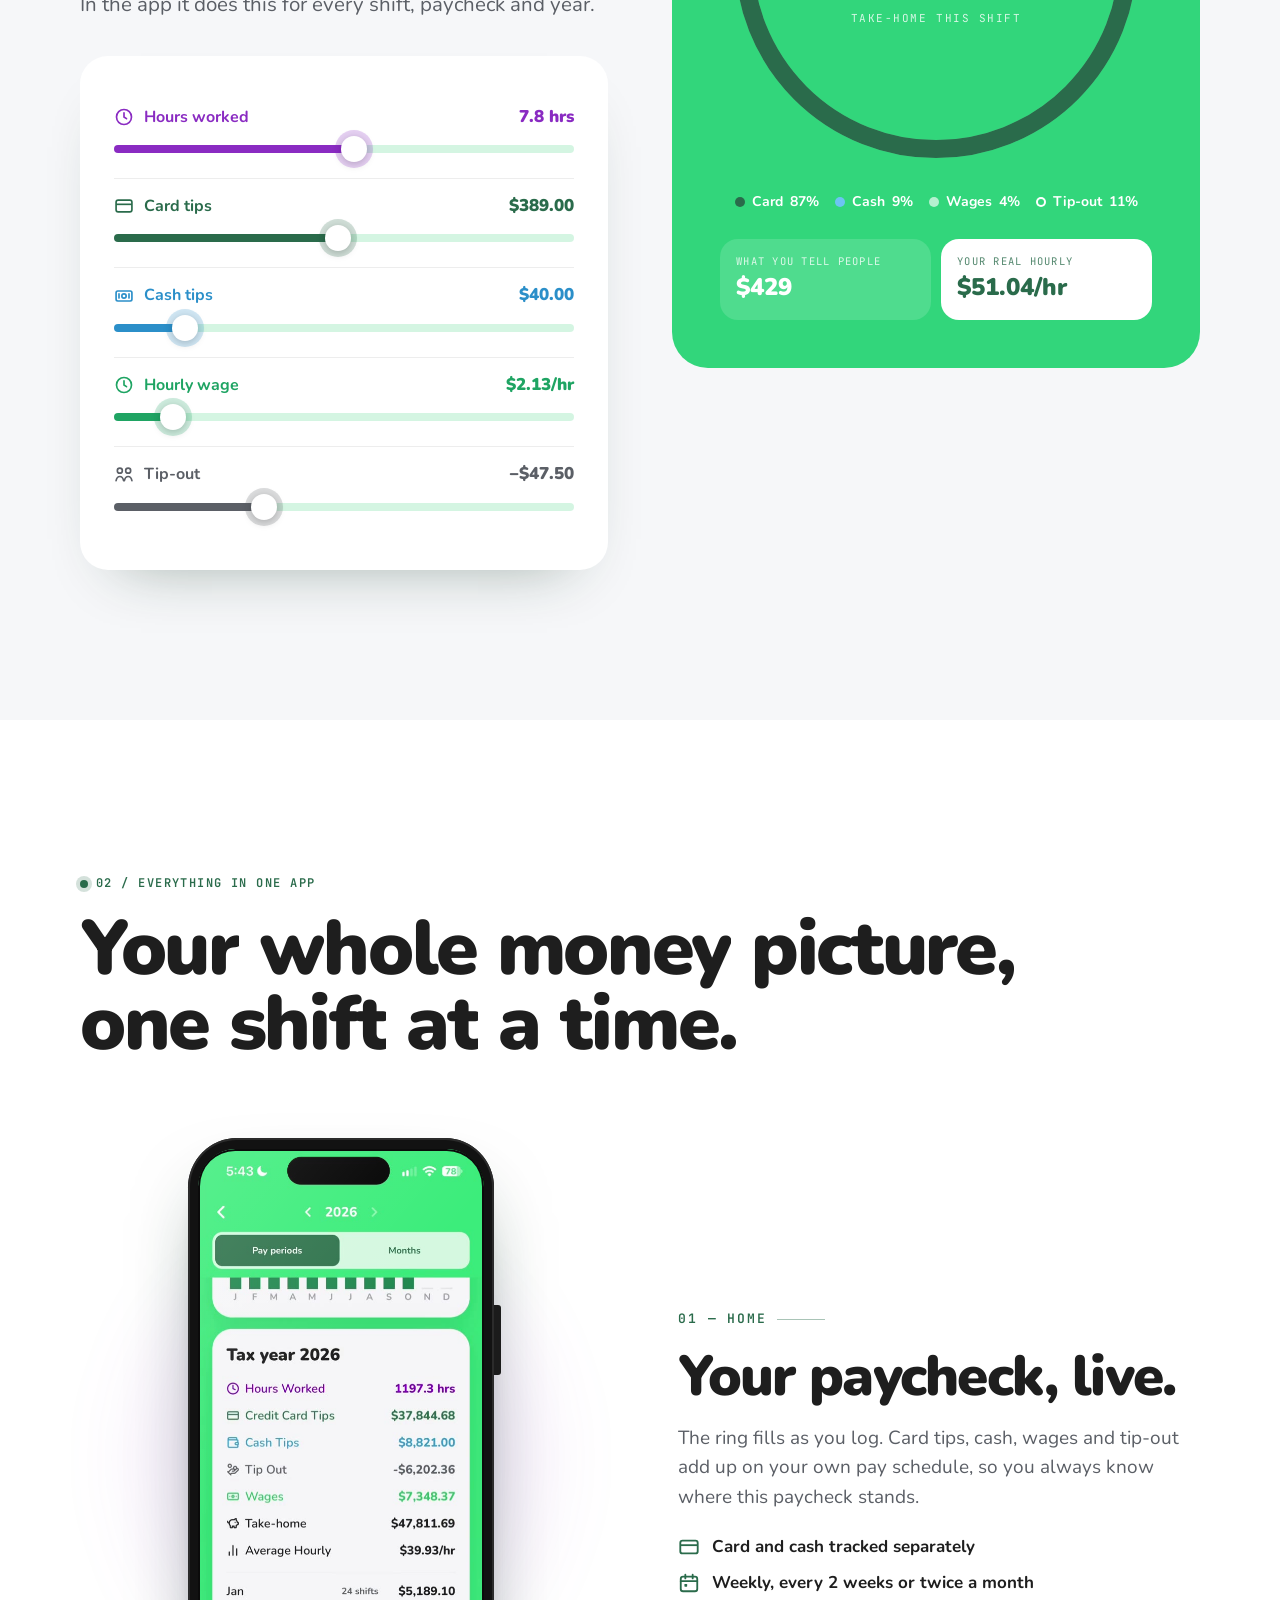
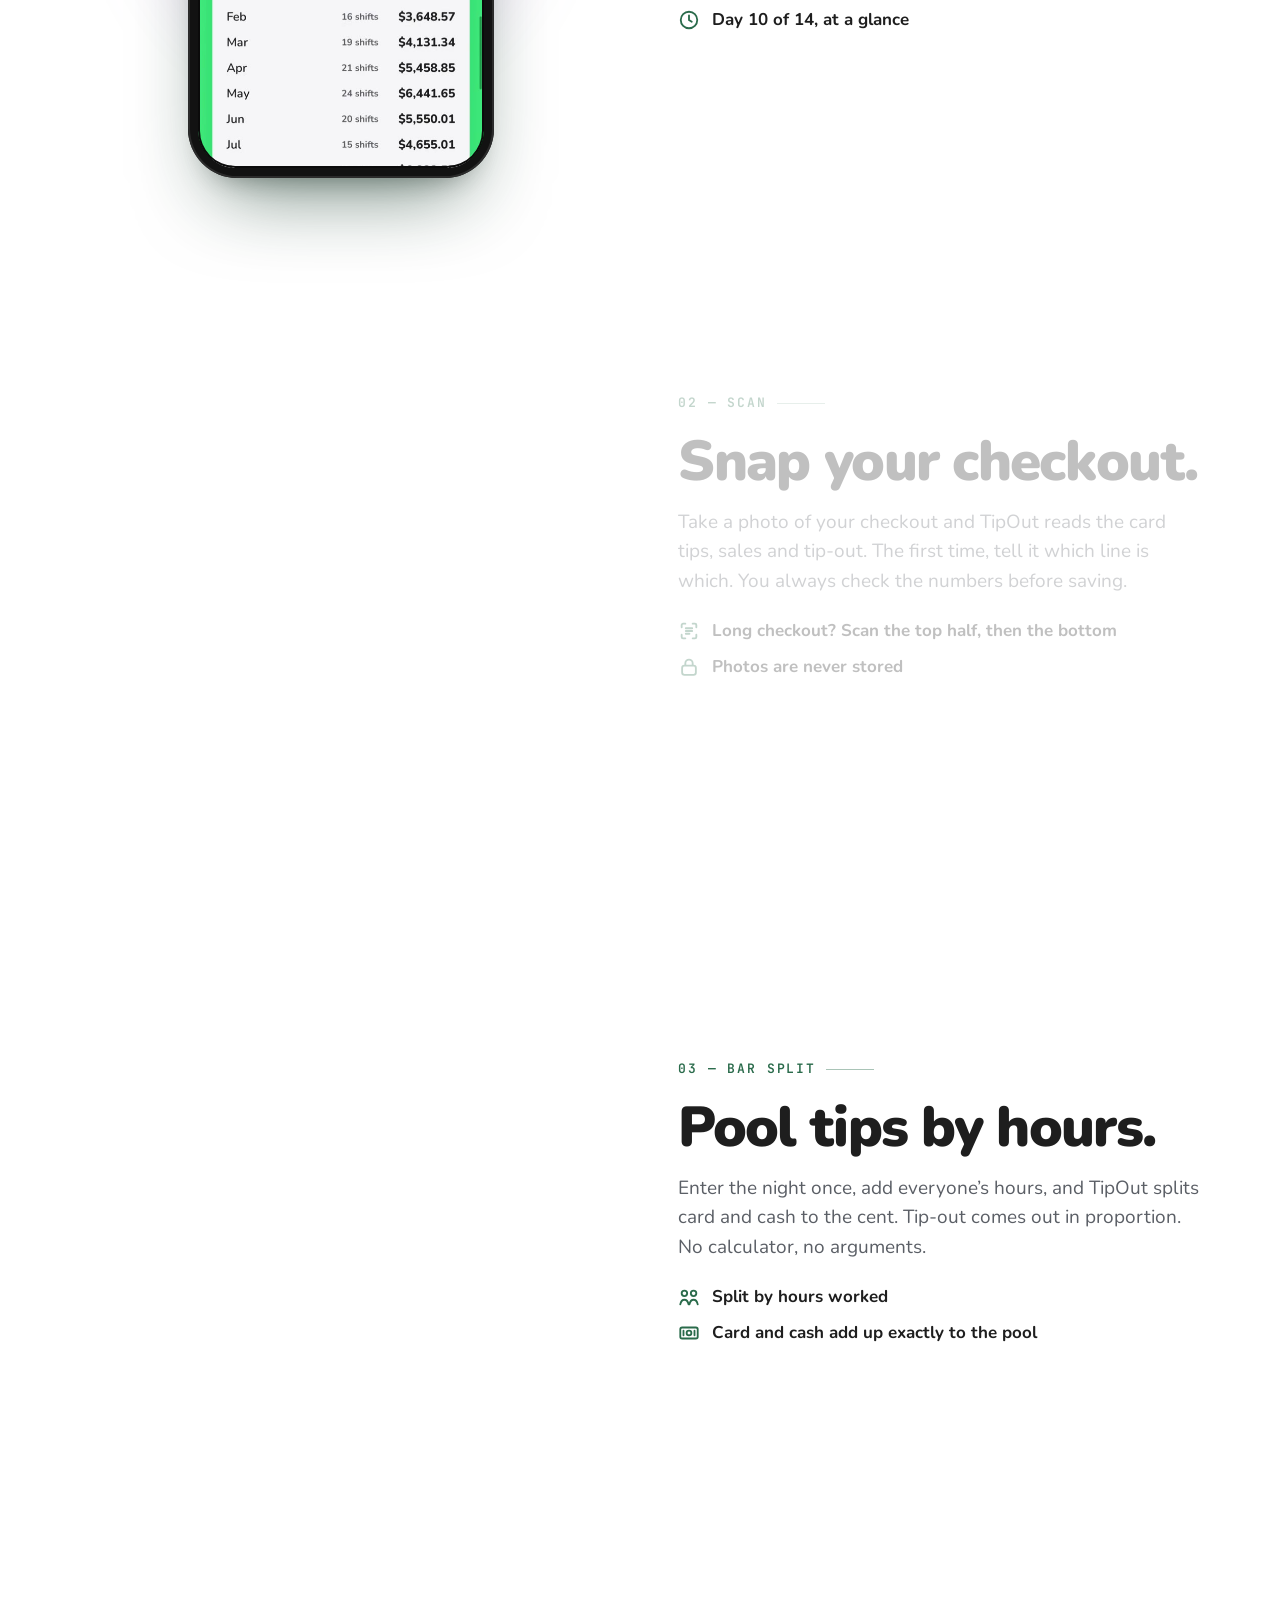
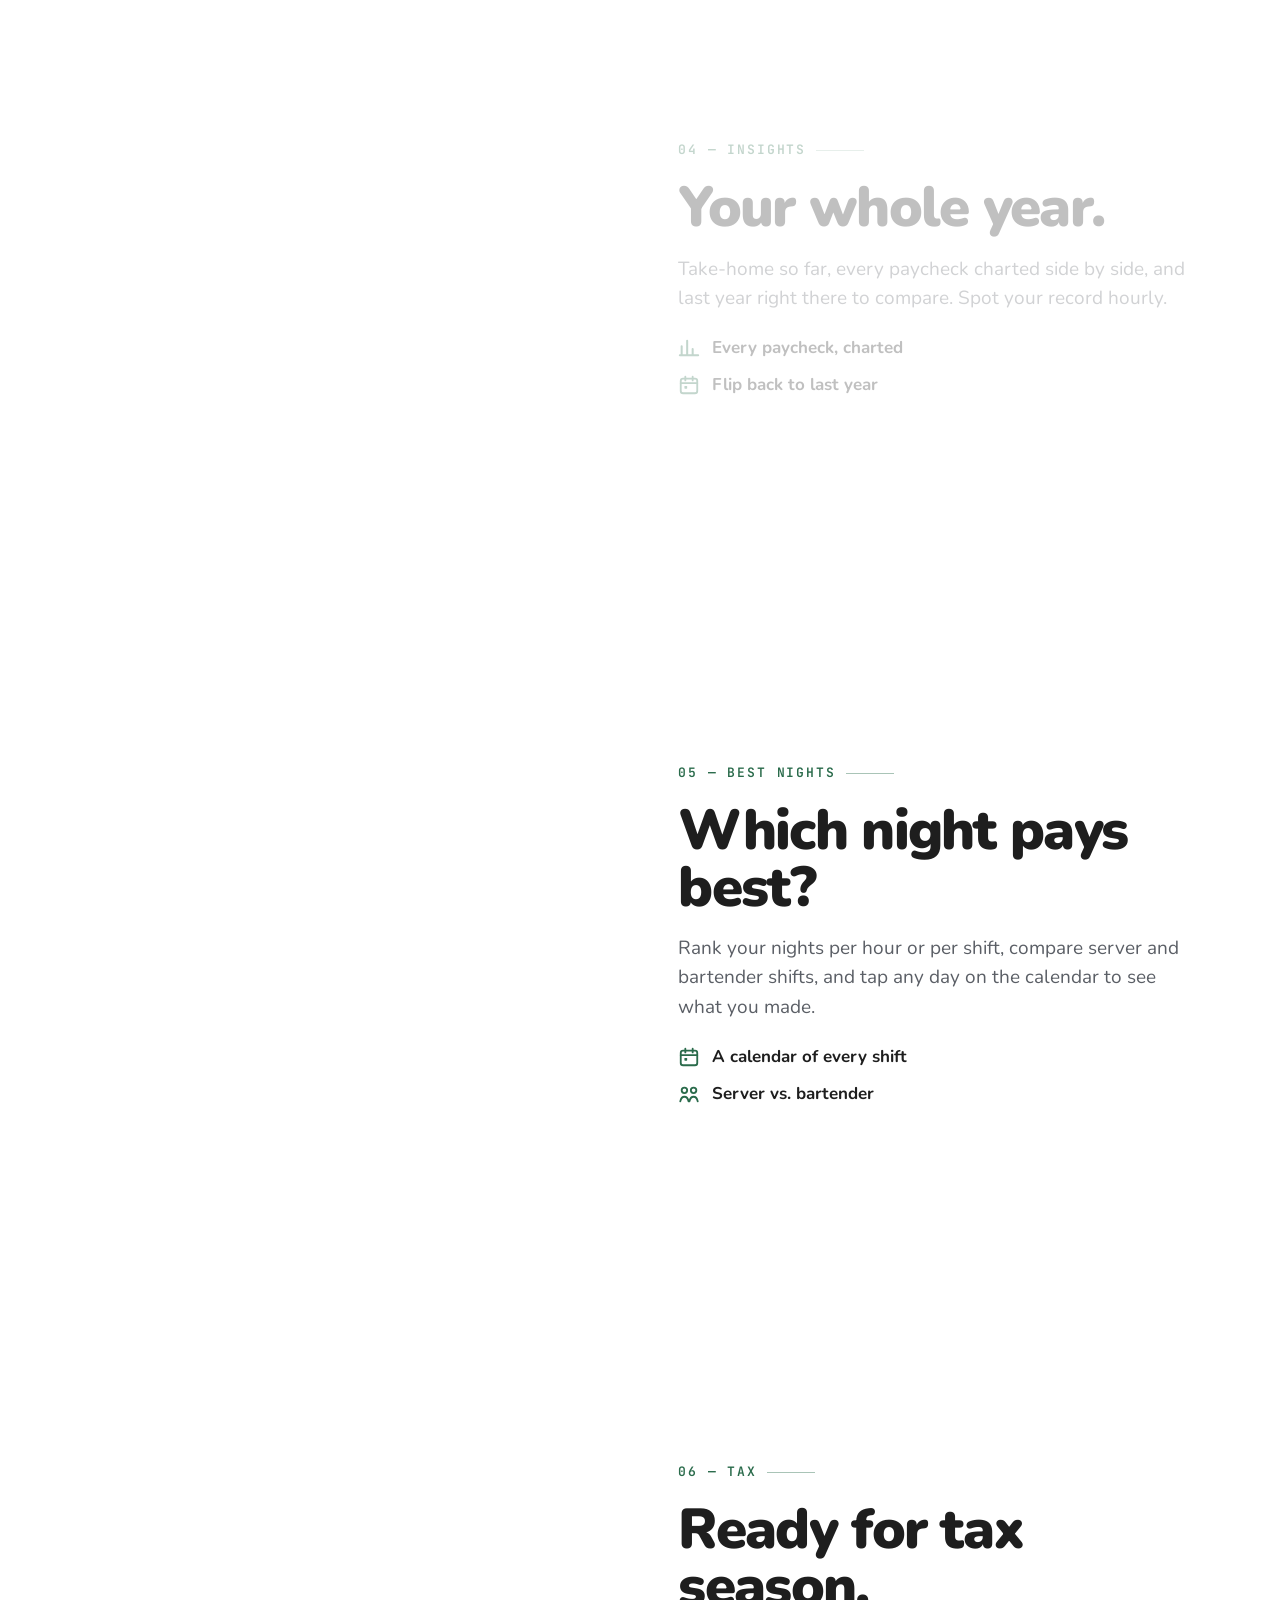
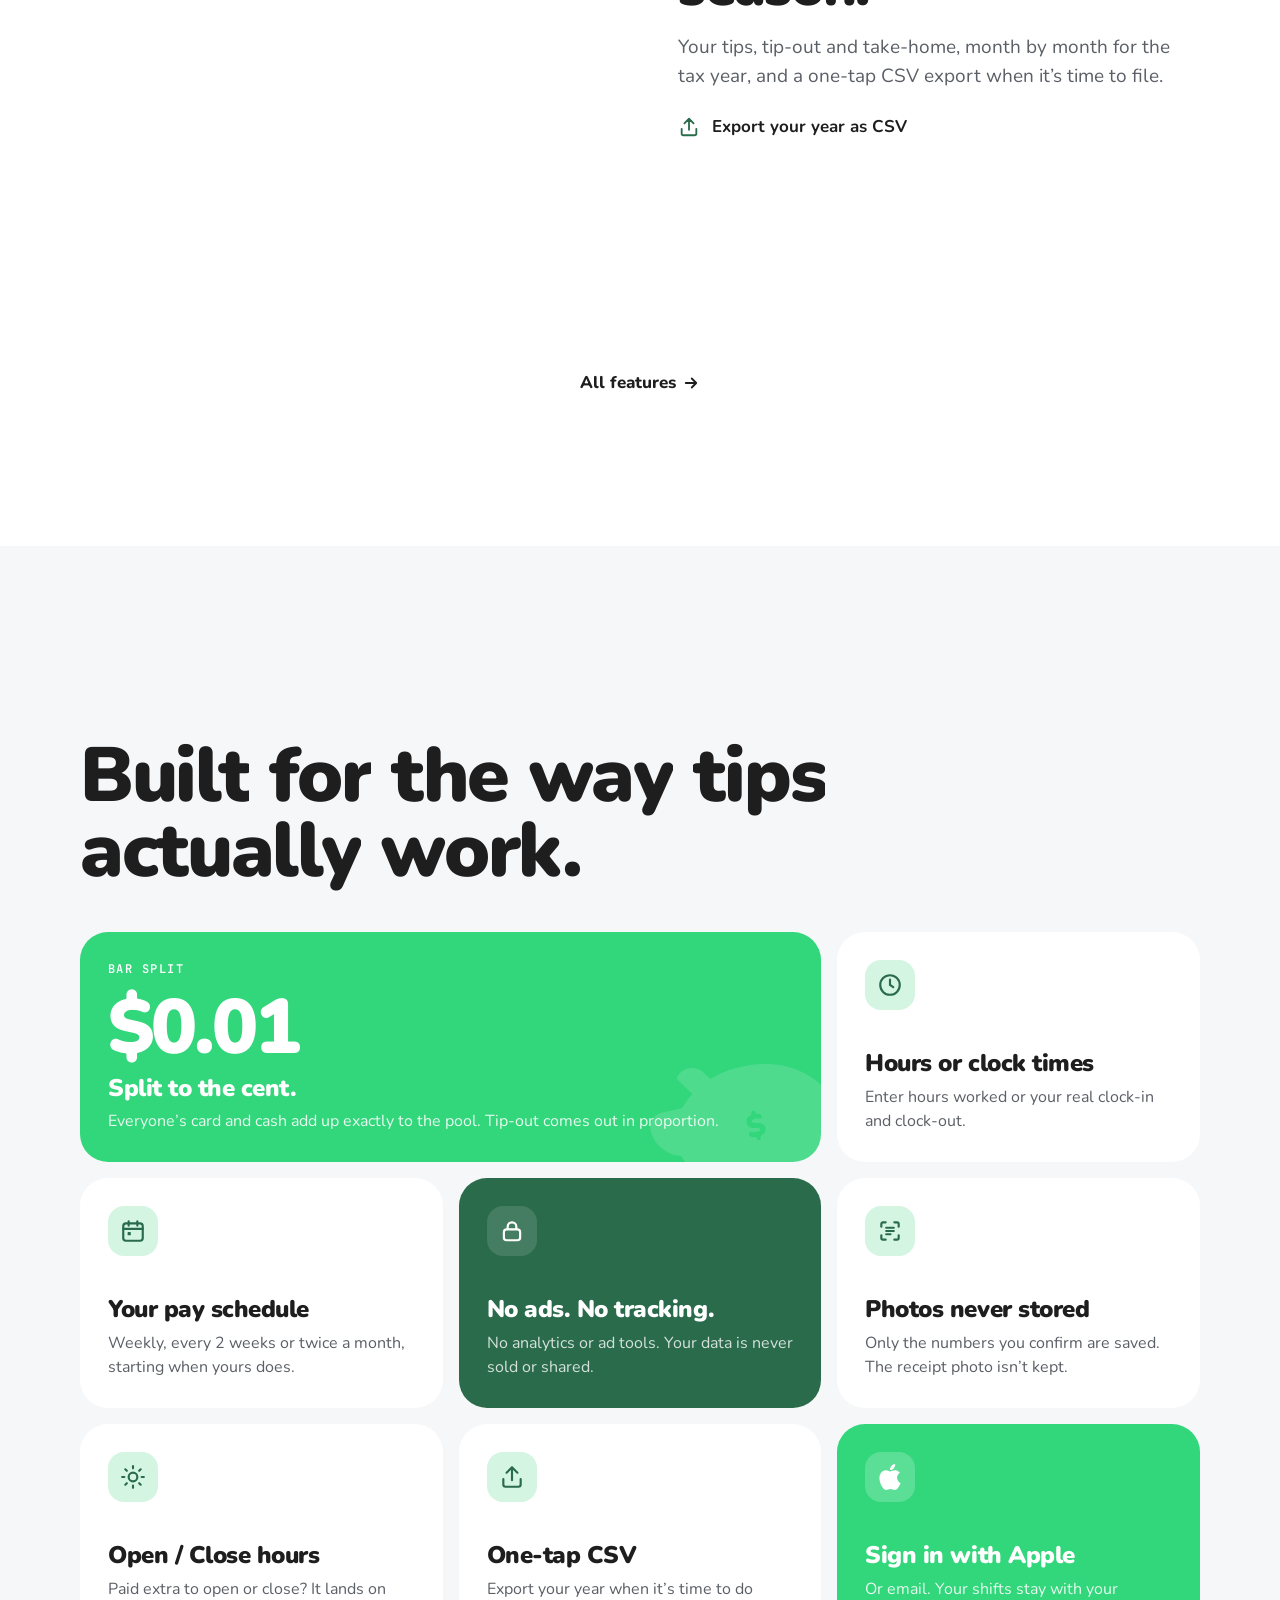
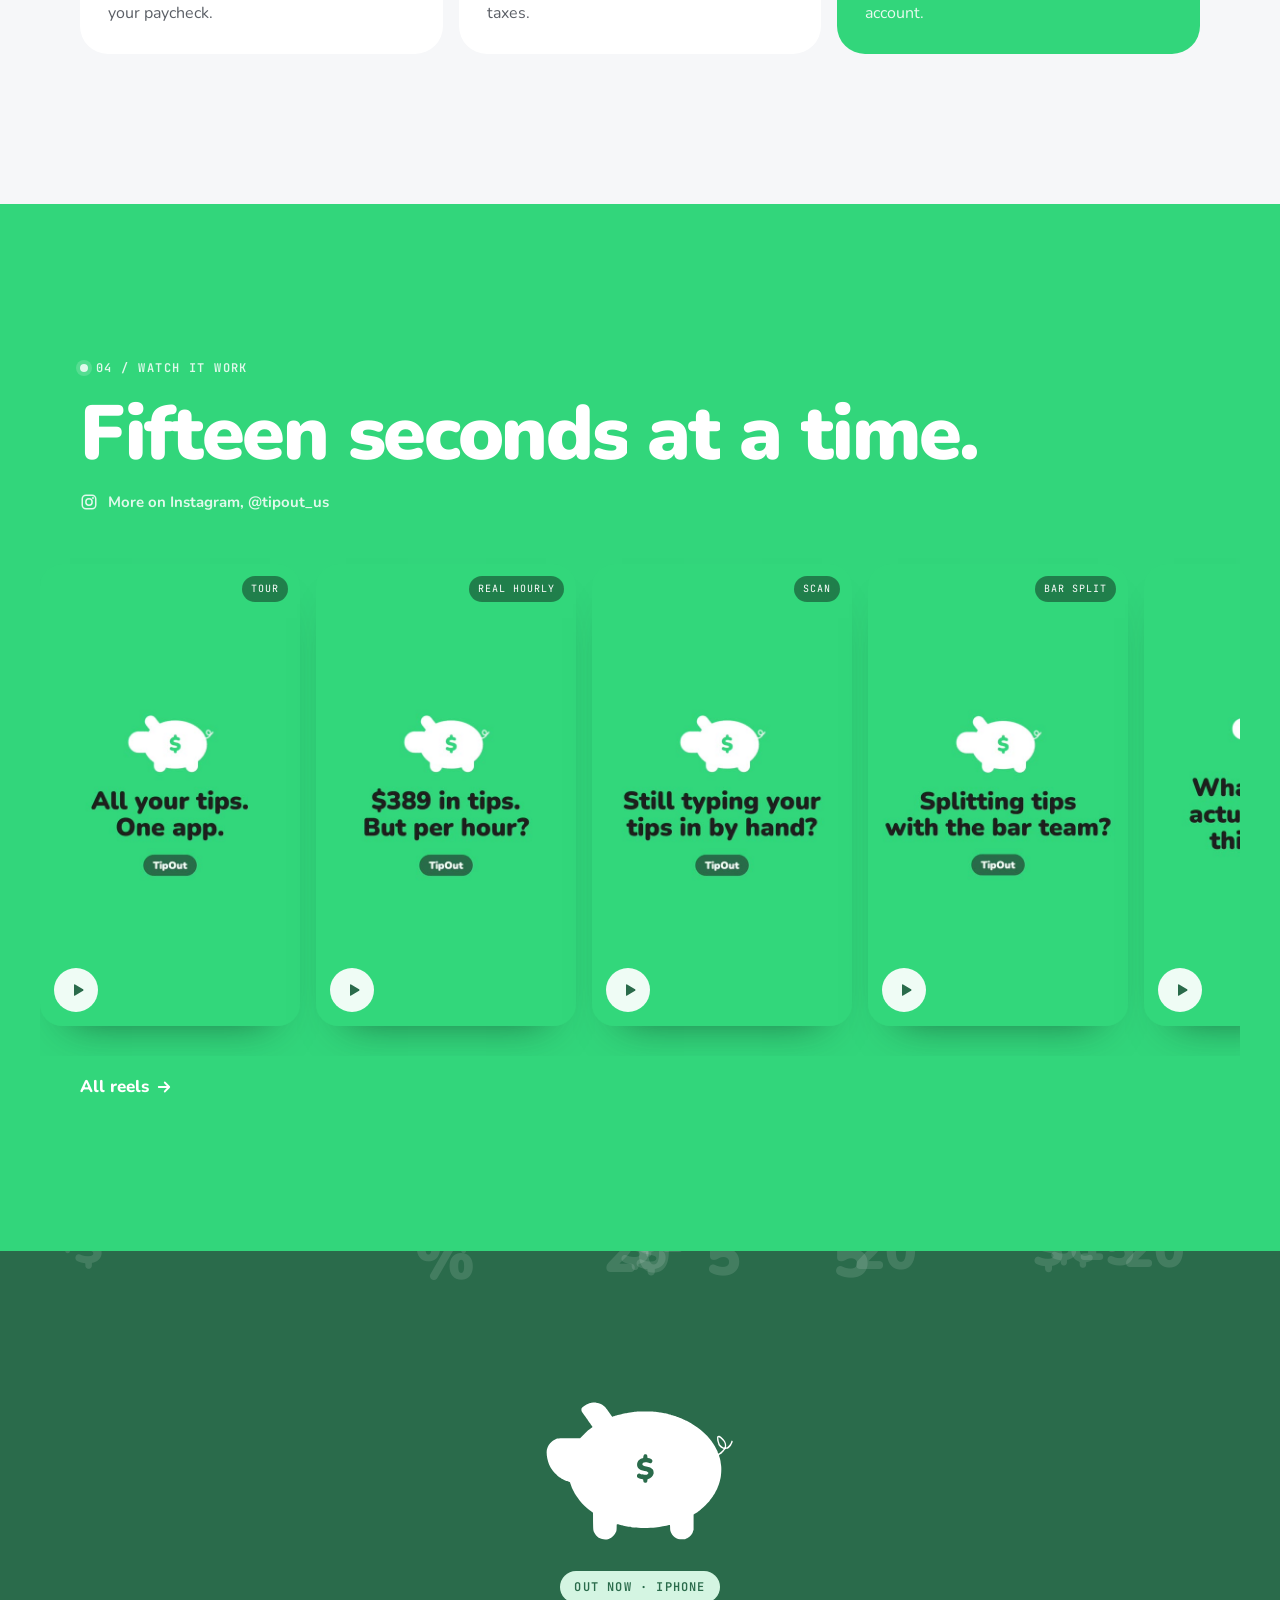
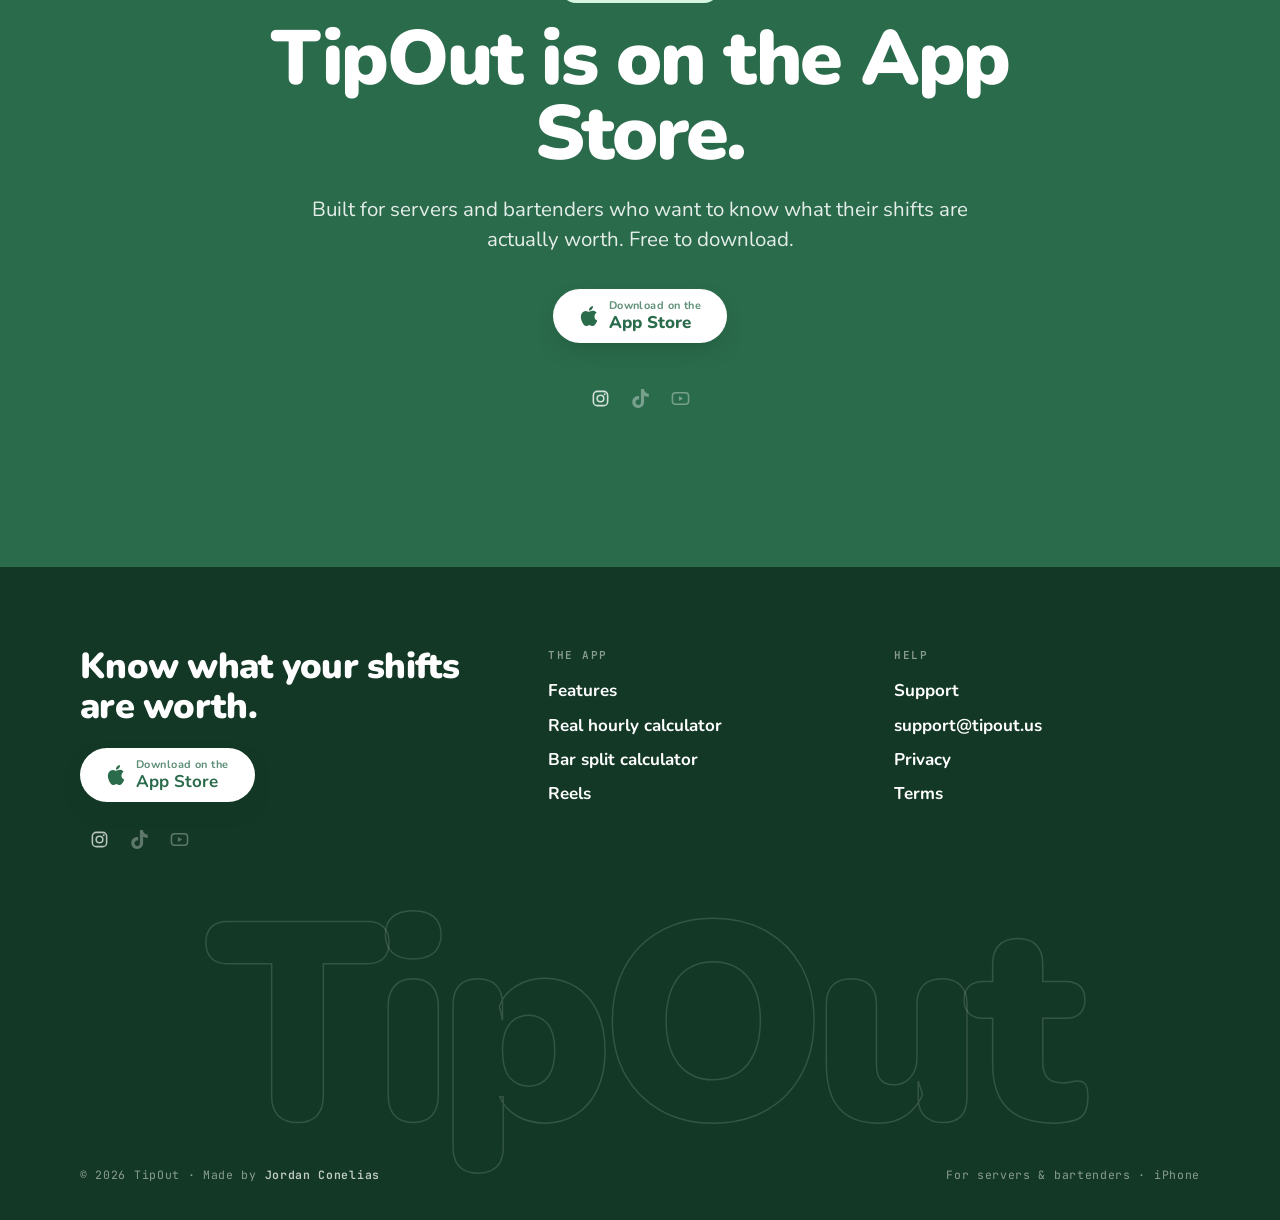
==== commit b0489170: "Restore the phone screen scale so the Dynamic Island sits right Scaling the clips up to crop their g" ====
--- a/index.html
+++ b/index.html
@@ -22,7 +22,7 @@
 <link rel="preconnect" href="https://fonts.googleapis.com">
 <link rel="preconnect" href="https://fonts.gstatic.com" crossorigin>
 <link href="https://fonts.googleapis.com/css2?family=JetBrains+Mono:wght@400;600;800&family=Nunito:wght@400;700;800;900&display=swap" rel="stylesheet">
-<link rel="stylesheet" href="/assets/site.css?v=5">
+<link rel="stylesheet" href="/assets/site.css?v=6">
 </head>
 <body>
 <a class="sr" href="#main">Skip to content</a>
@@ -257,7 +257,7 @@
     </div>
   </div>
 </footer>
-<script src="/assets/site.js?v=5"></script>
-<script src="/assets/pig3d.js?v=5"></script>
+<script src="/assets/site.js?v=6"></script>
+<script src="/assets/pig3d.js?v=6"></script>
 </body>
 </html>
--- a/assets/site.css
+++ b/assets/site.css
@@ -292,10 +292,10 @@
   content: ""; position: absolute; right: -2.2%; top: 26%; width: 2.2%; height: 11%; border-radius: 0 3px 3px 0; background: #1b1b1b;
 }
 .phone .screen { position: absolute; left: 3.4%; right: 3.4%; top: 1.63%; bottom: 1.63%; border-radius: 13% / 6%; overflow: hidden; background: #0b0b0b; isolation: isolate; }
-.phone .screen img, .phone .screen video { position: absolute; inset: 0; width: 100%; height: 100%; object-fit: cover; transform: scale(1.03); }
+.phone .screen img, .phone .screen video { position: absolute; inset: 0; width: 100%; height: 100%; object-fit: cover; }
 .phone .screen video { opacity: 0; transition: opacity .5s; }
 .phone .screen video.ready { opacity: 1; }
-.phone .screen::after { content: ""; position: absolute; inset: 0; background: linear-gradient(130deg, rgba(255,255,255,.14), transparent 40%); pointer-events: none; }
+.phone .screen::after { content: ""; position: absolute; inset: 0; border-radius: inherit; box-shadow: inset 0 0 0 2px #0b0b0b; background: linear-gradient(130deg, rgba(255,255,255,.14), transparent 40%); pointer-events: none; }
 
 /* ---------- Ticker ---------- */
 .tw { overflow: hidden; padding: 24px 0; margin: -24px 0; position: relative; z-index: 3; }
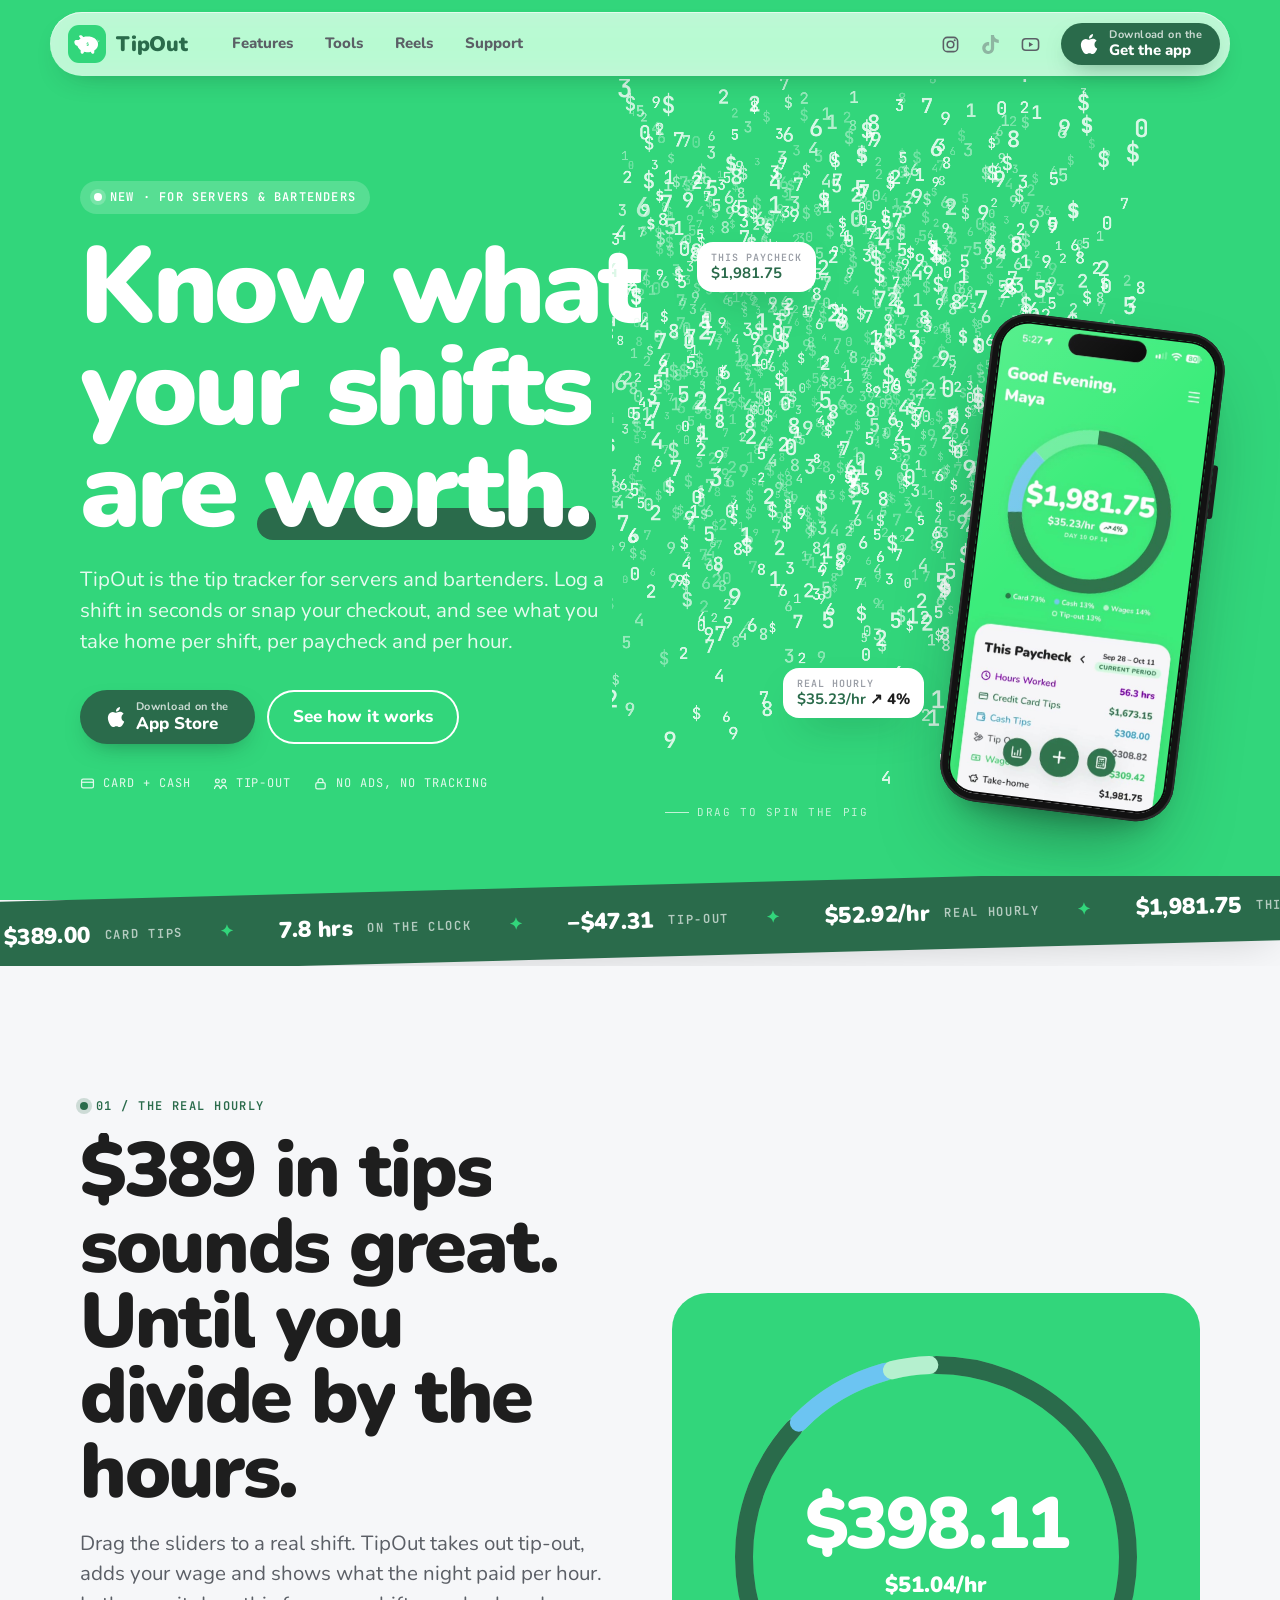
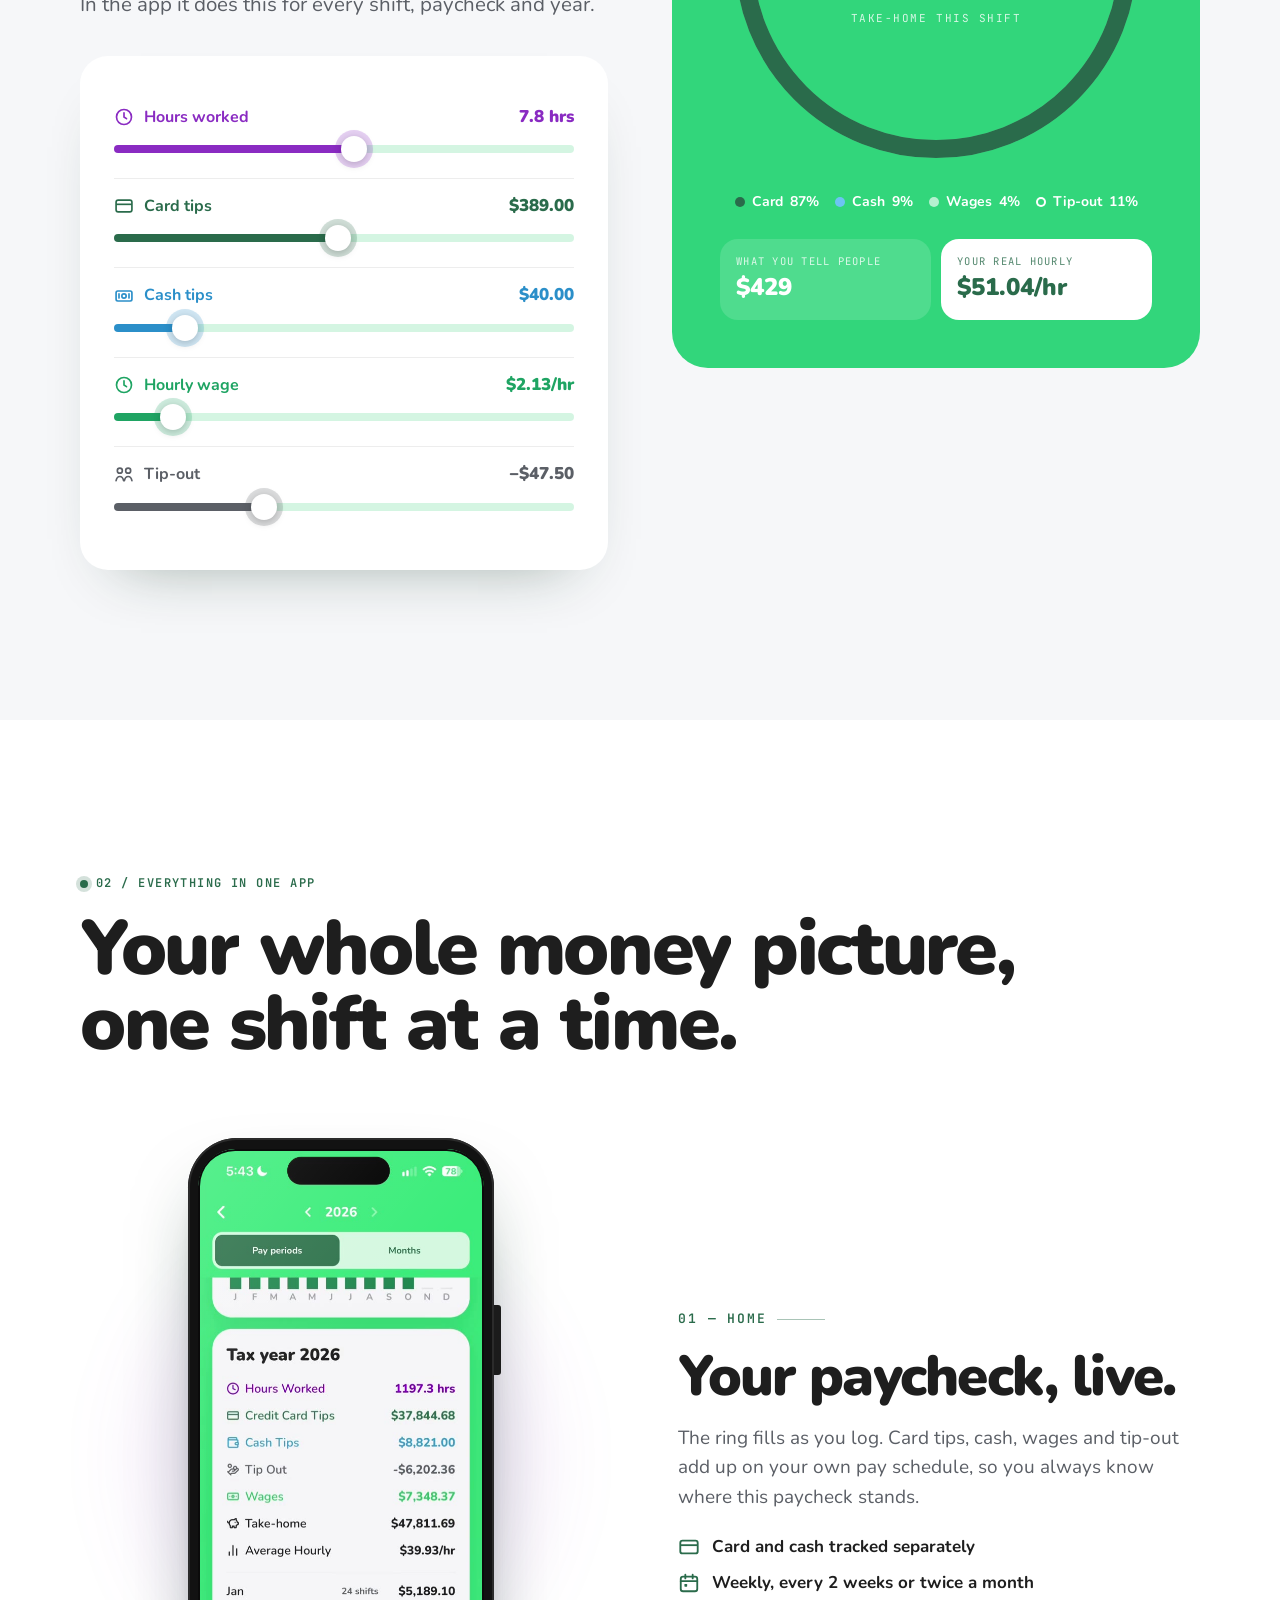
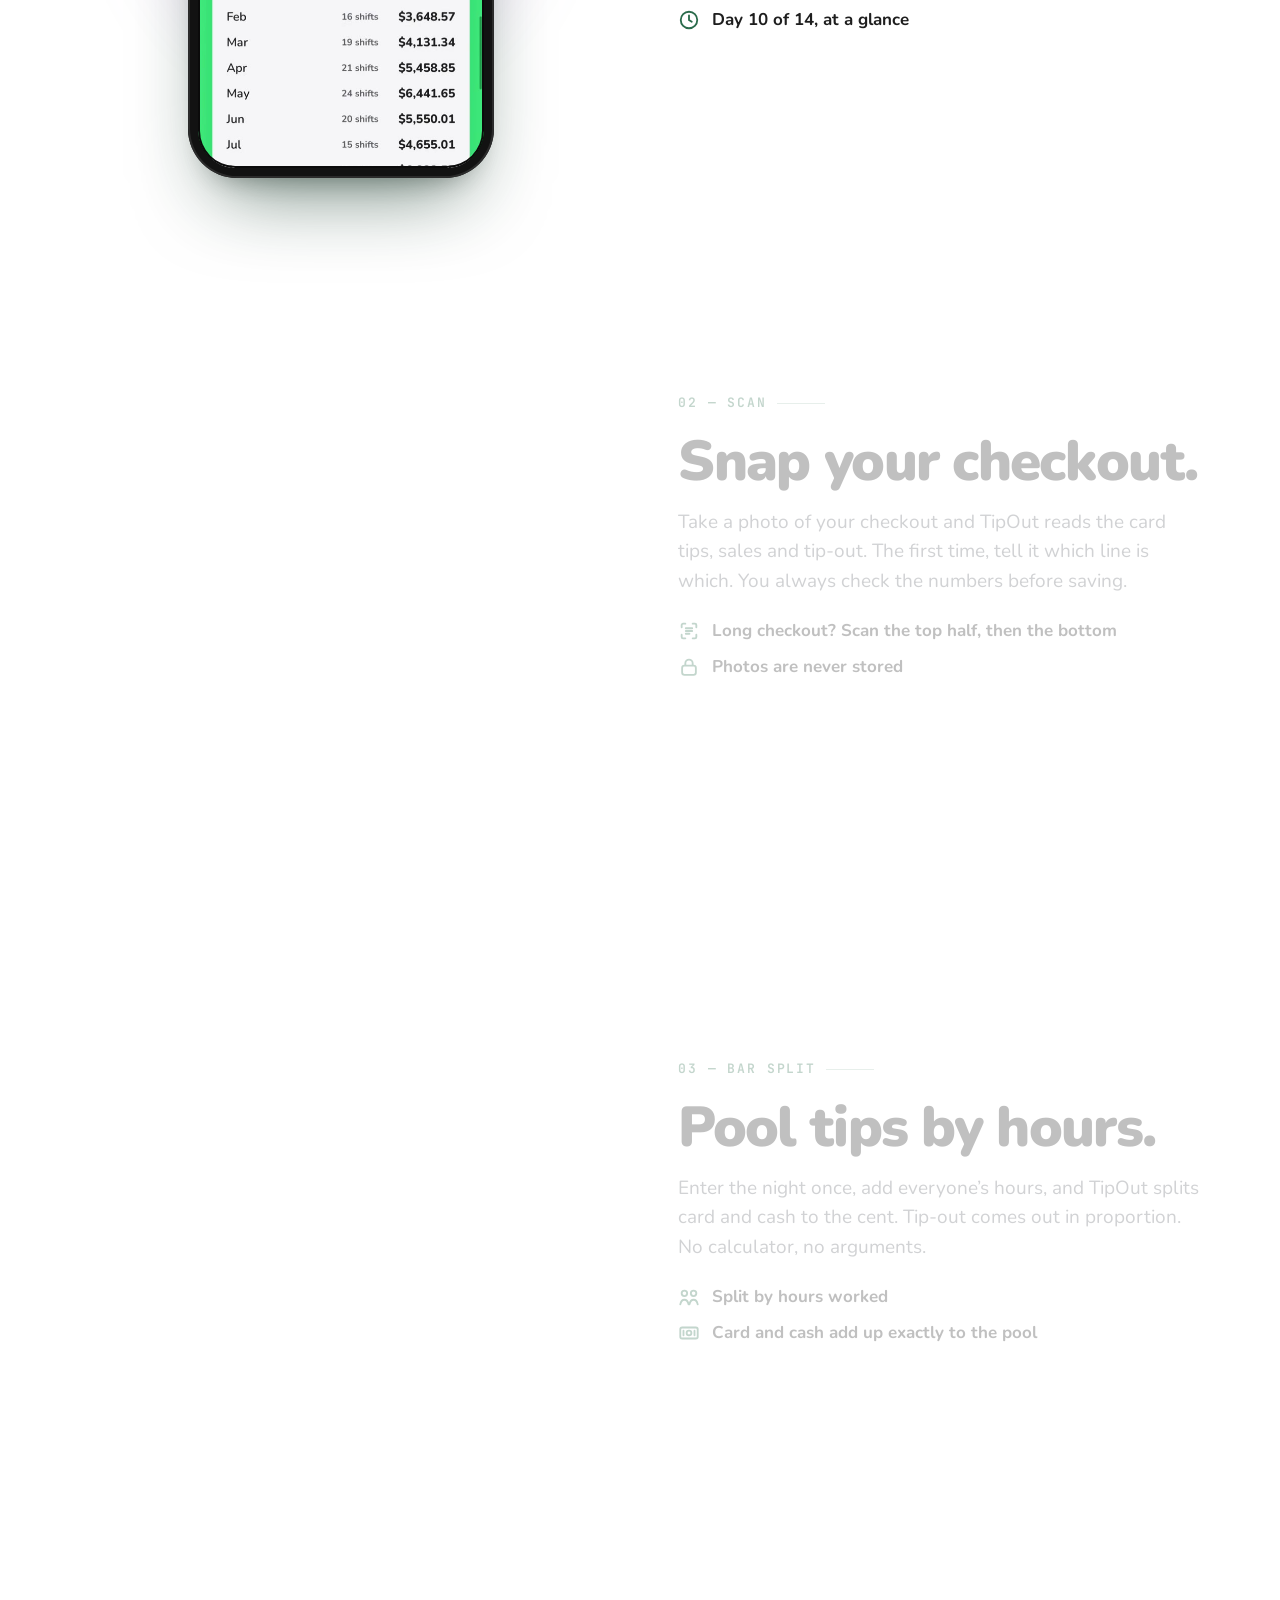
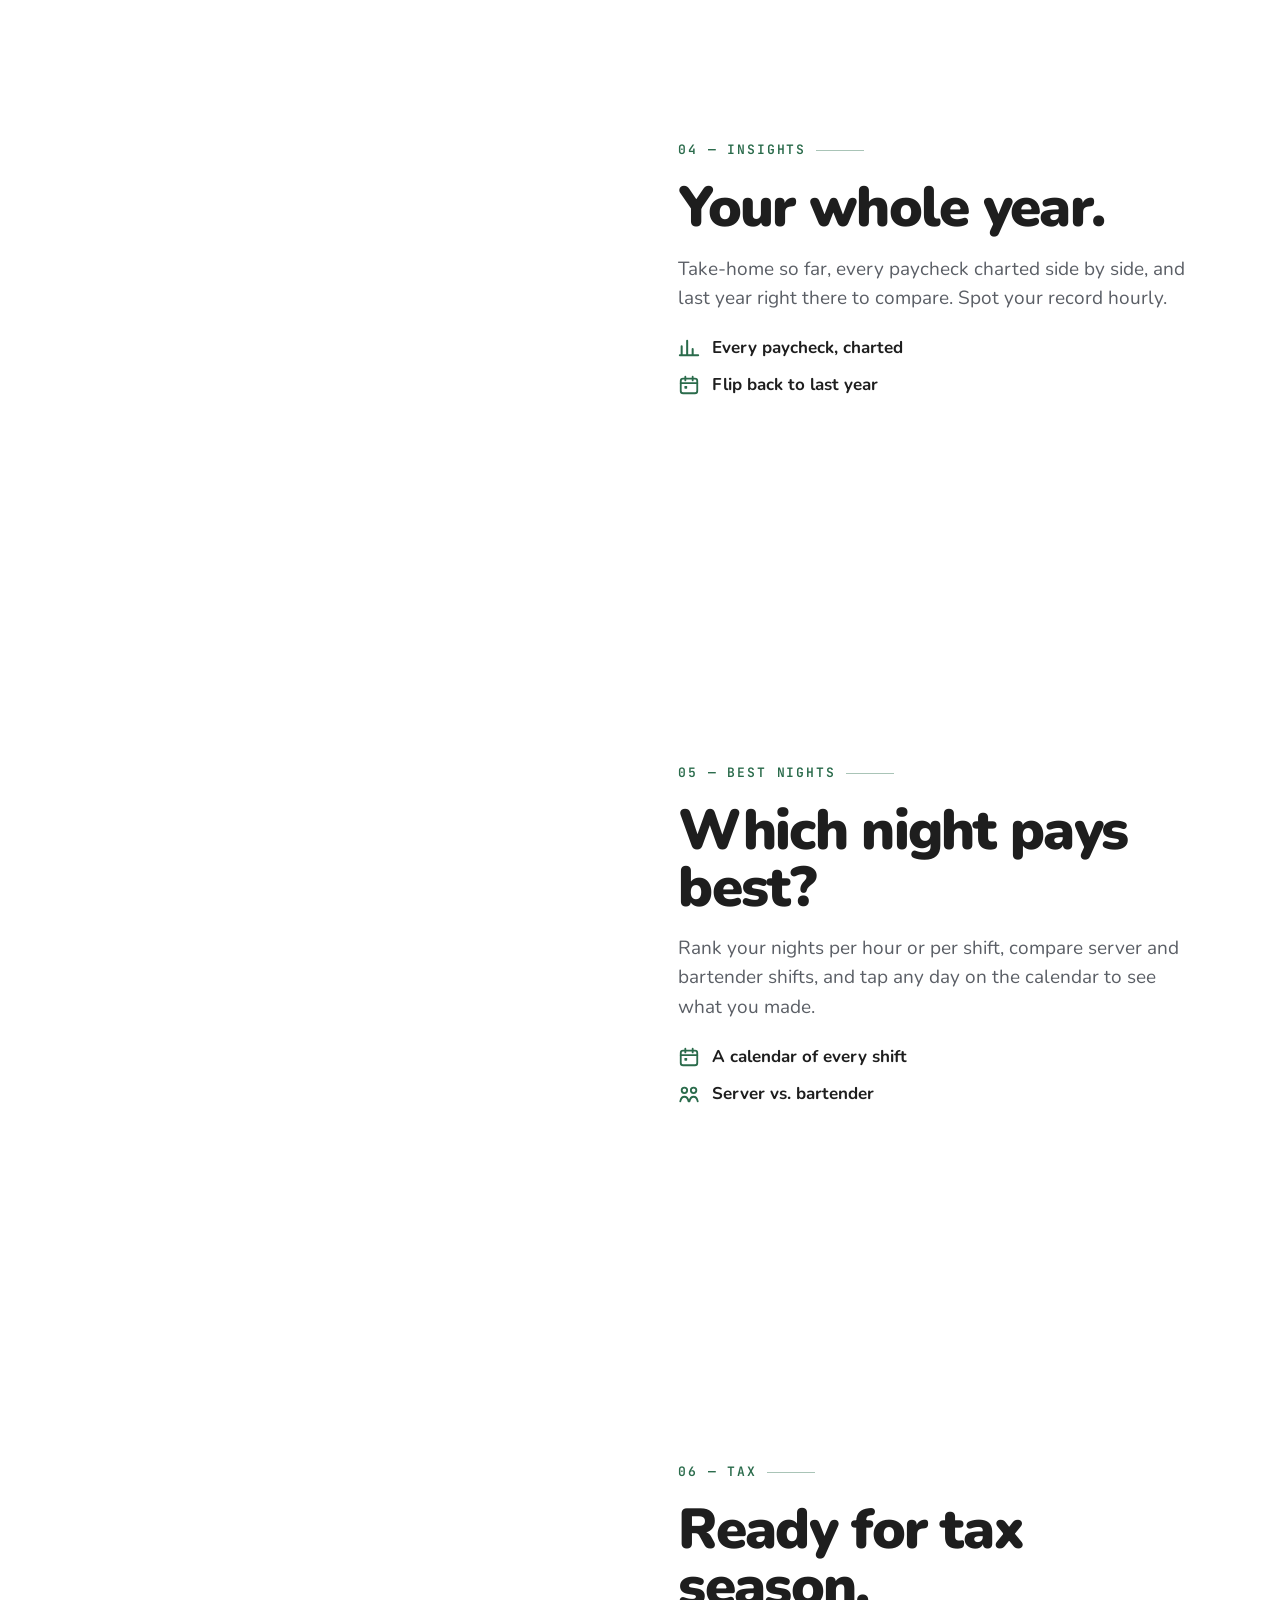
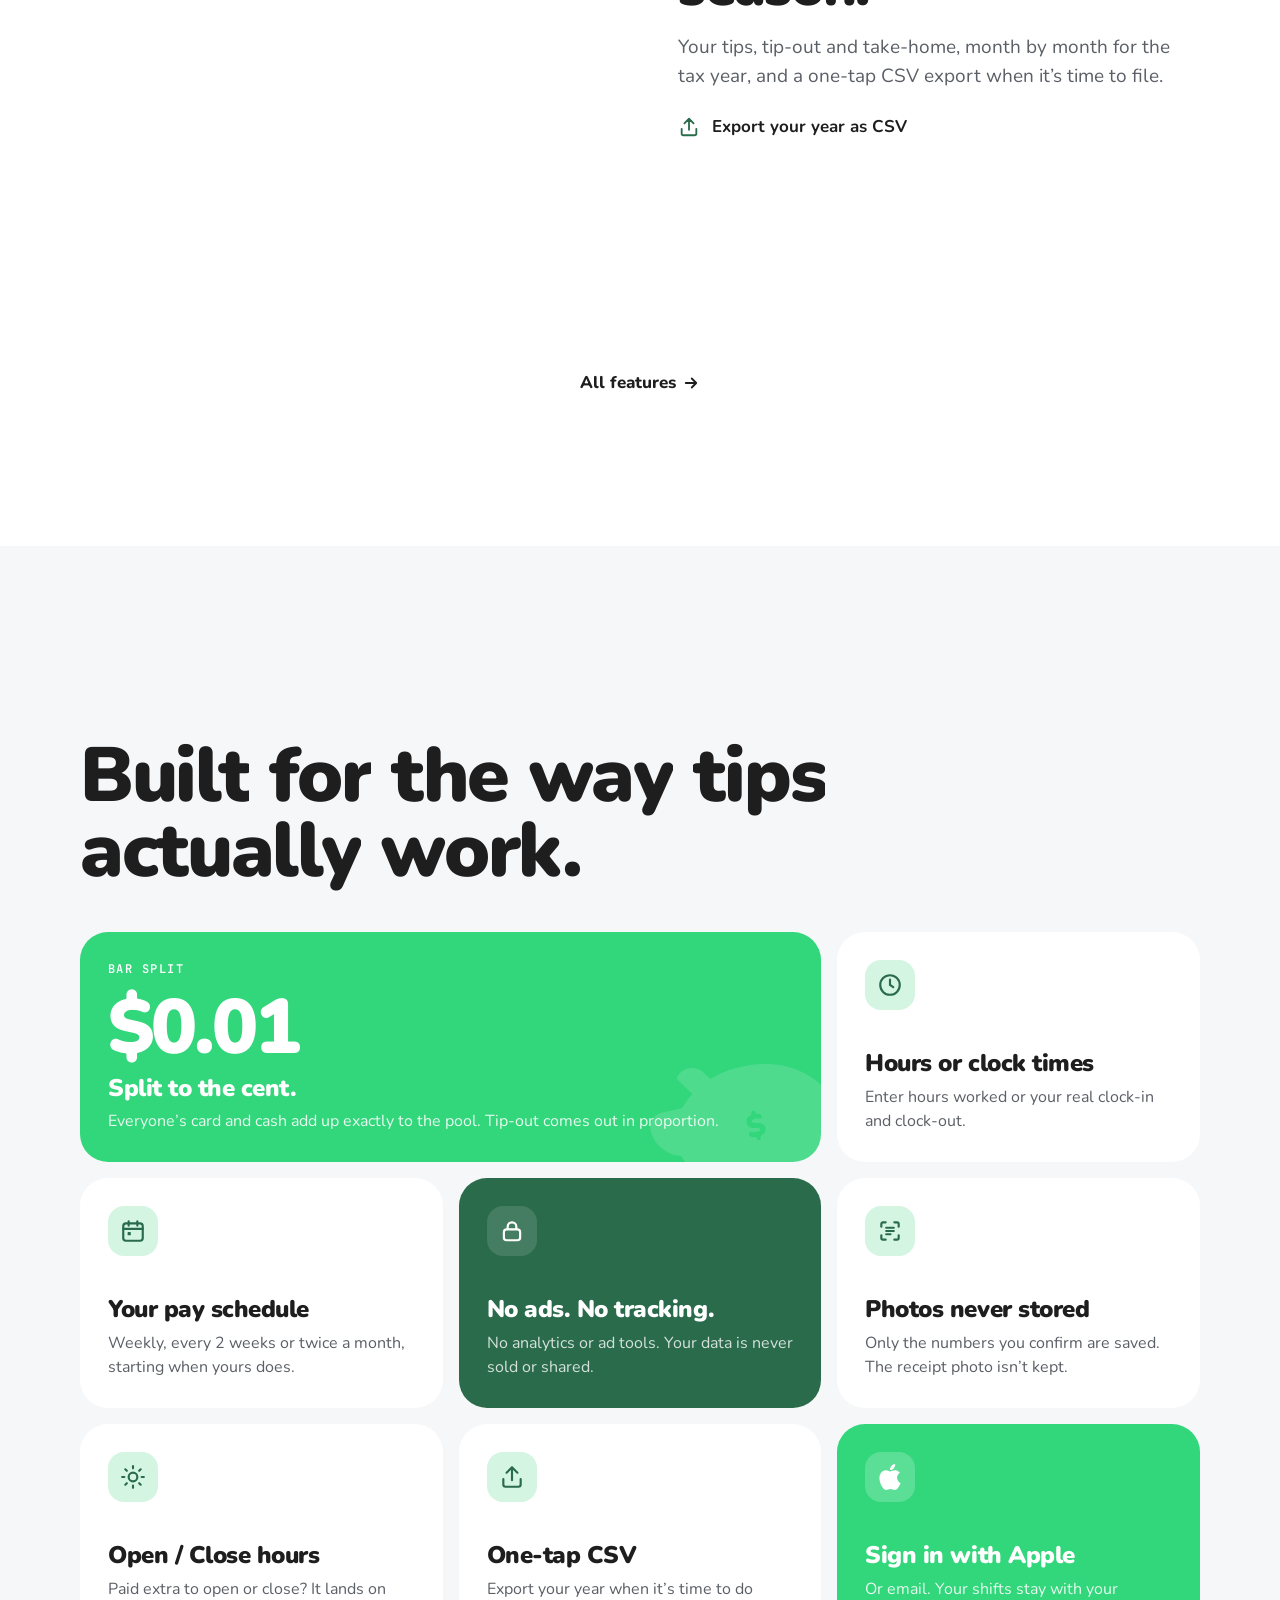
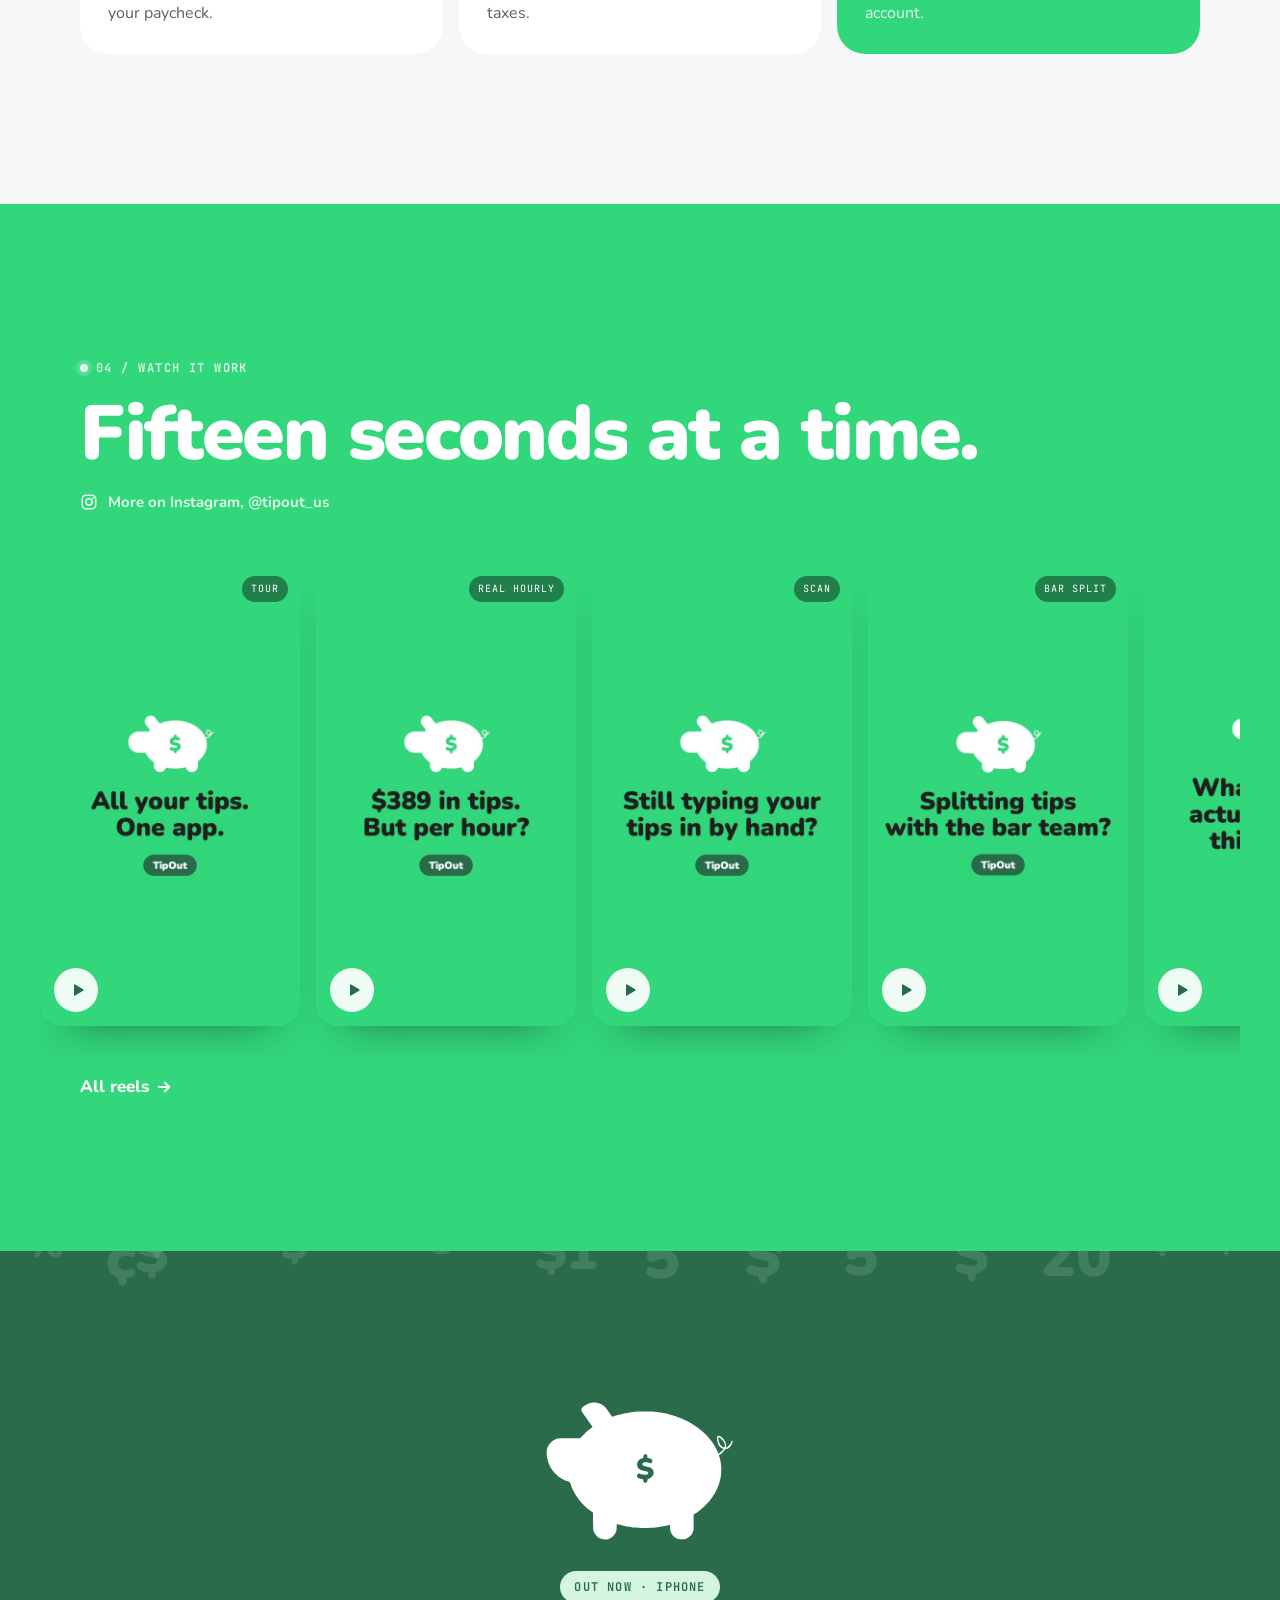
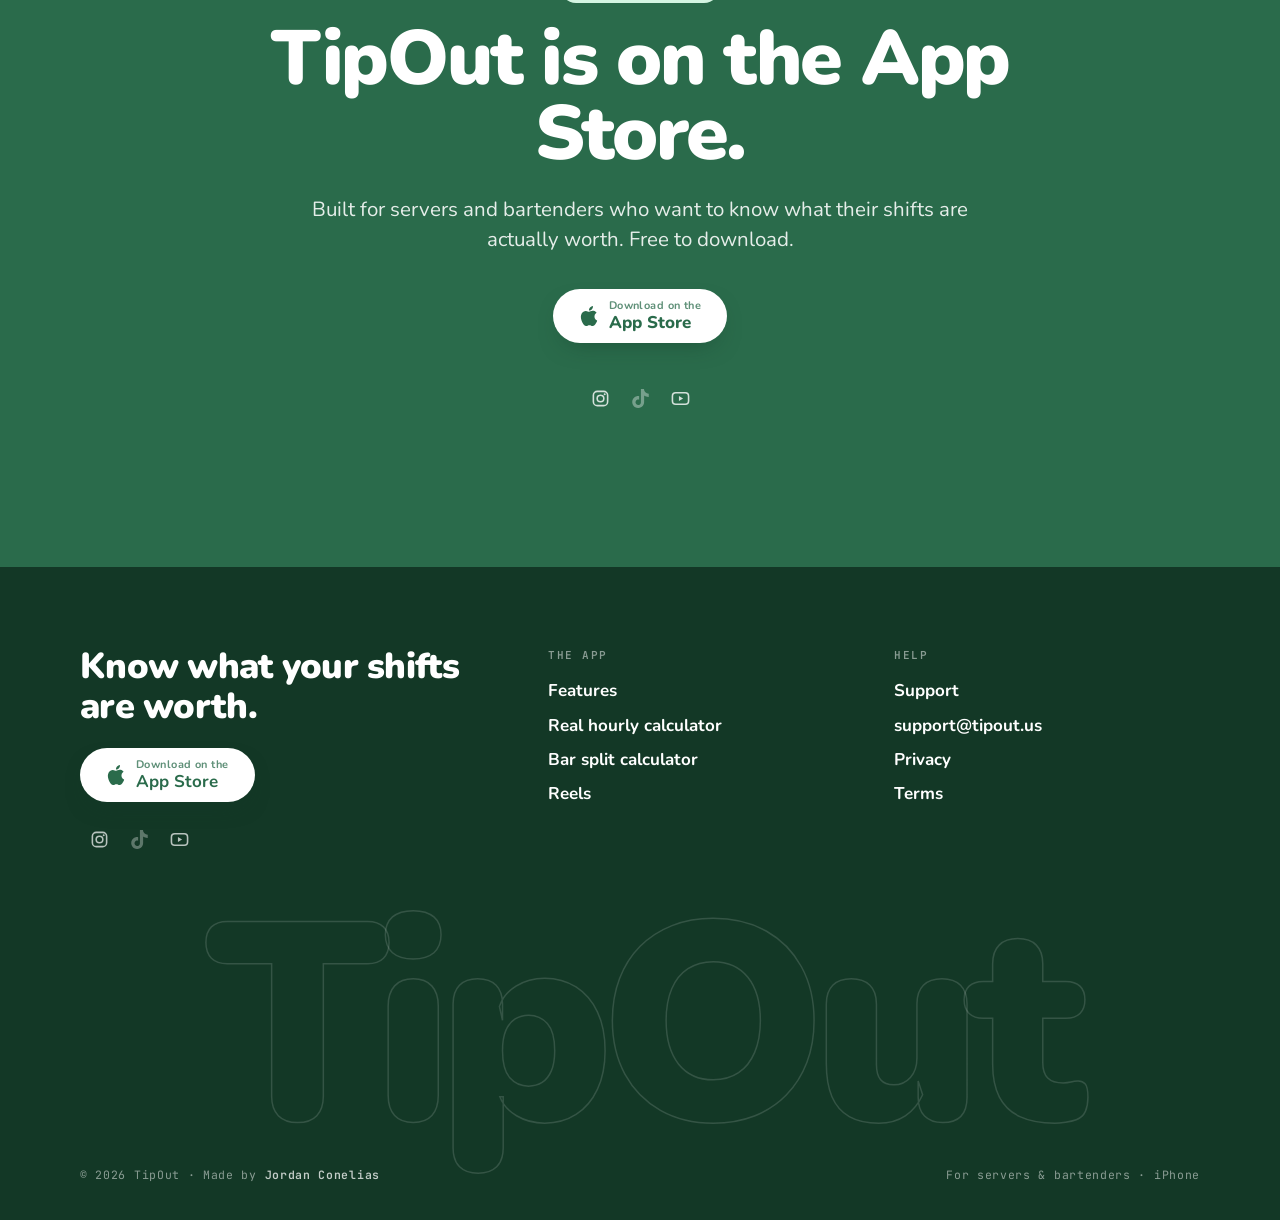
==== commit 9372ad3a: "Link the TipOut YouTube channel Co-Authored-By: Claude Opus 5.5 (1M context) <noreply@anthropic.com>" ====
--- a/index.html
+++ b/index.html
@@ -22,7 +22,7 @@
 <link rel="preconnect" href="https://fonts.googleapis.com">
 <link rel="preconnect" href="https://fonts.gstatic.com" crossorigin>
 <link href="https://fonts.googleapis.com/css2?family=JetBrains+Mono:wght@400;600;800&family=Nunito:wght@400;700;800;900&display=swap" rel="stylesheet">
-<link rel="stylesheet" href="/assets/site.css?v=6">
+<link rel="stylesheet" href="/assets/site.css?v=7">
 </head>
 <body>
 <a class="sr" href="#main">Skip to content</a>
@@ -257,7 +257,7 @@
     </div>
   </div>
 </footer>
-<script src="/assets/site.js?v=6"></script>
-<script src="/assets/pig3d.js?v=6"></script>
+<script src="/assets/site.js?v=7"></script>
+<script src="/assets/pig3d.js?v=7"></script>
 </body>
 </html>
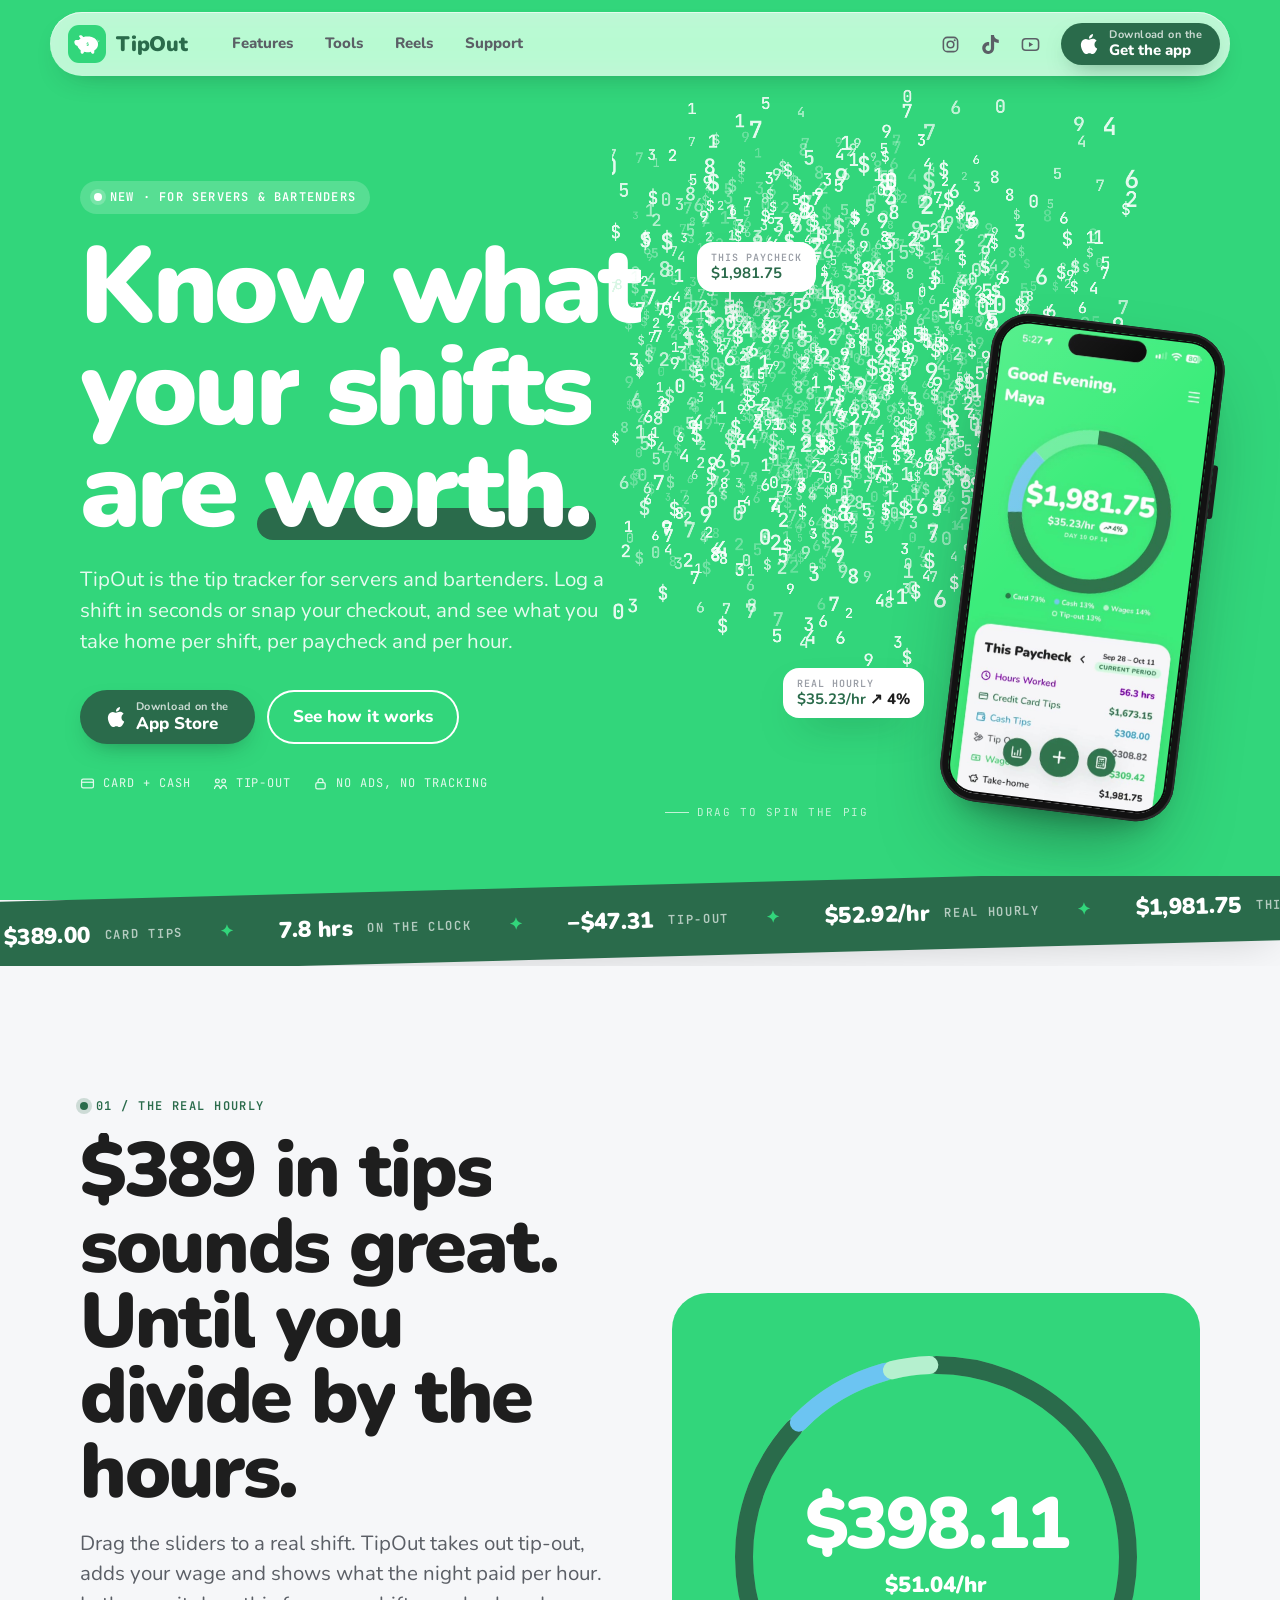
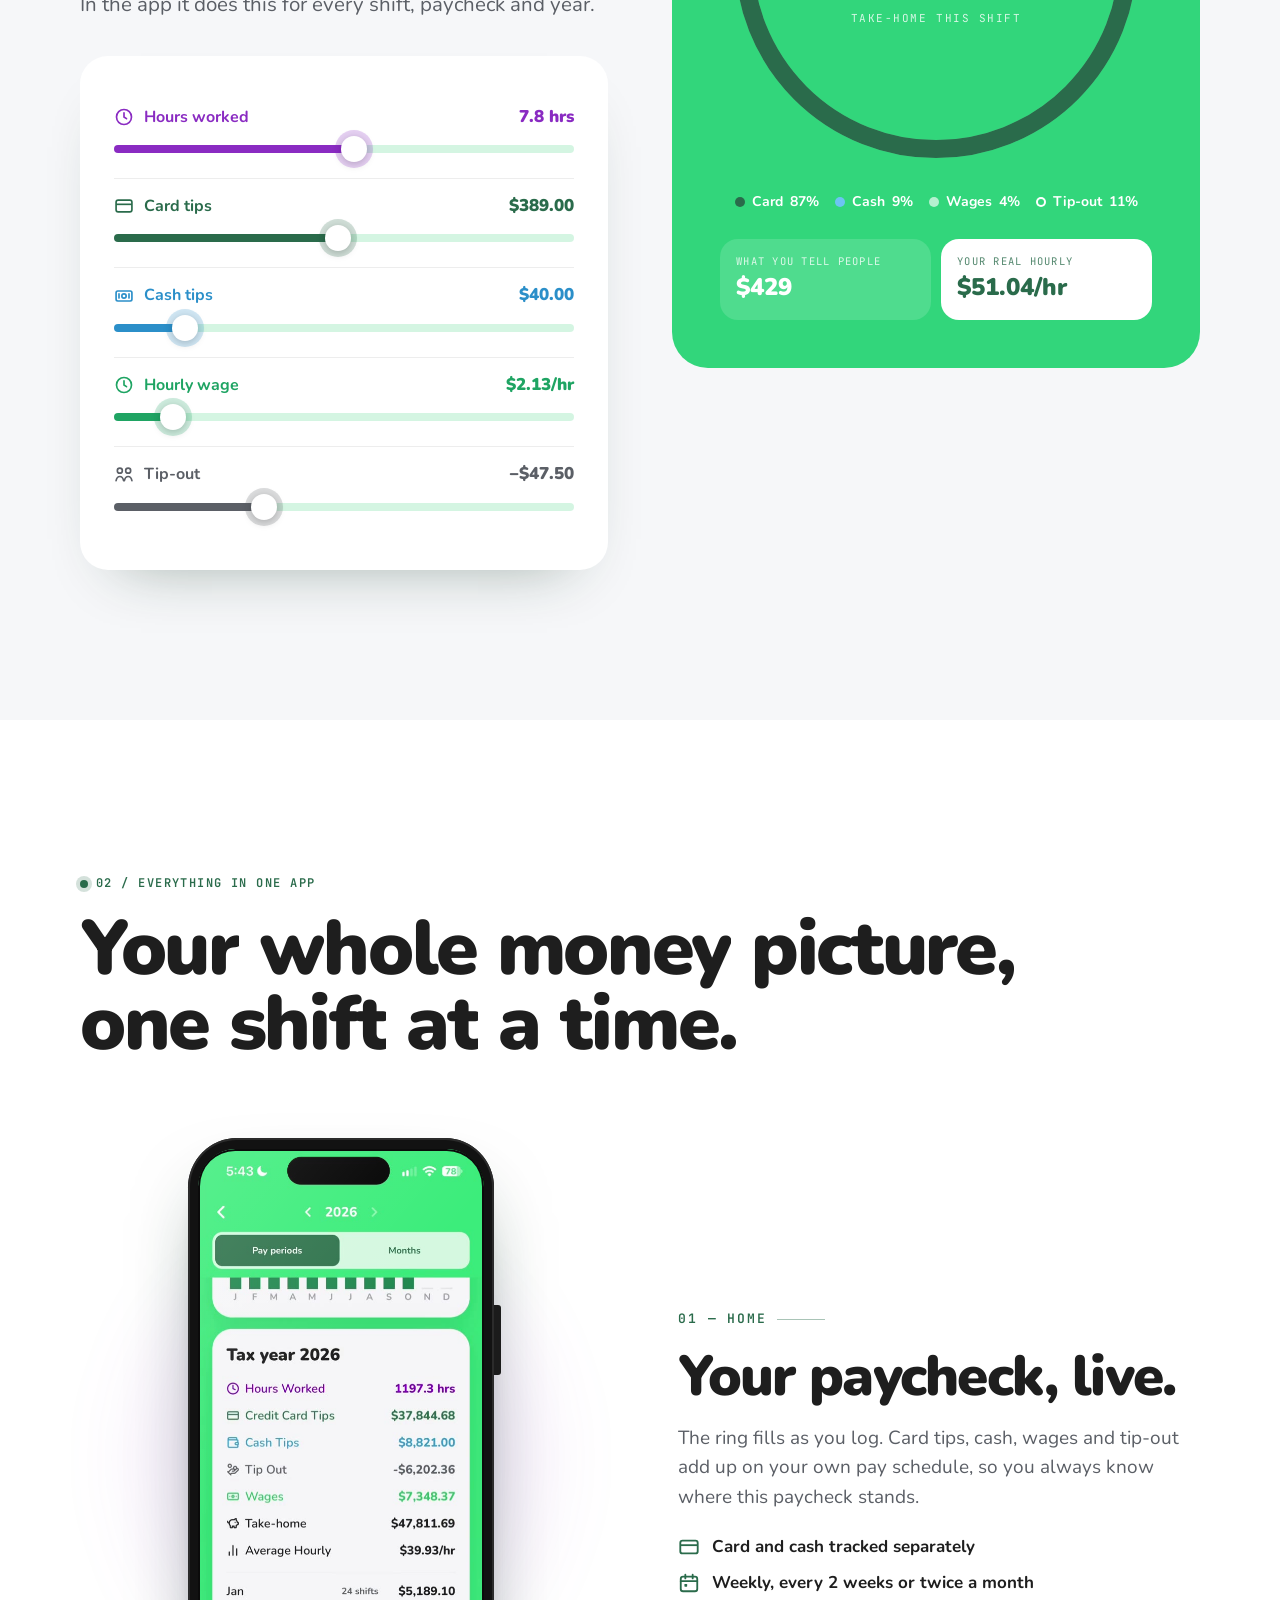
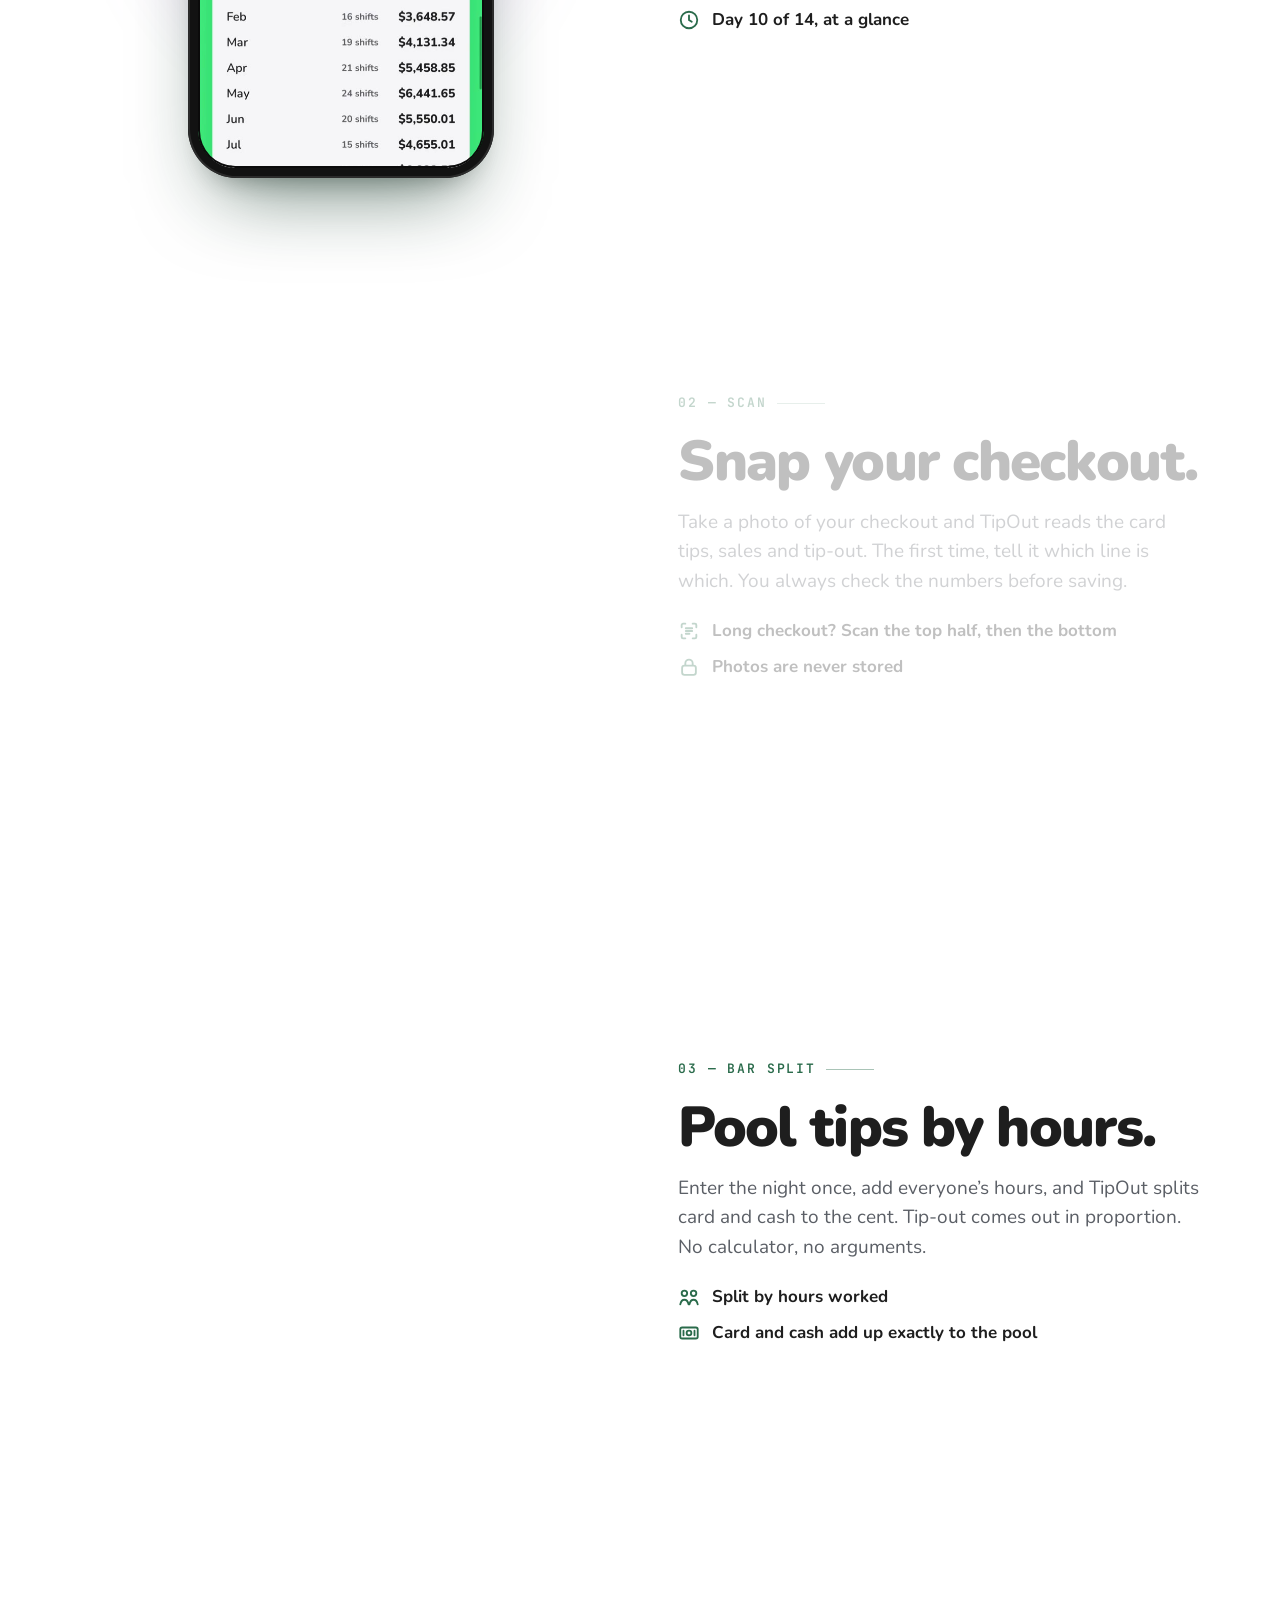
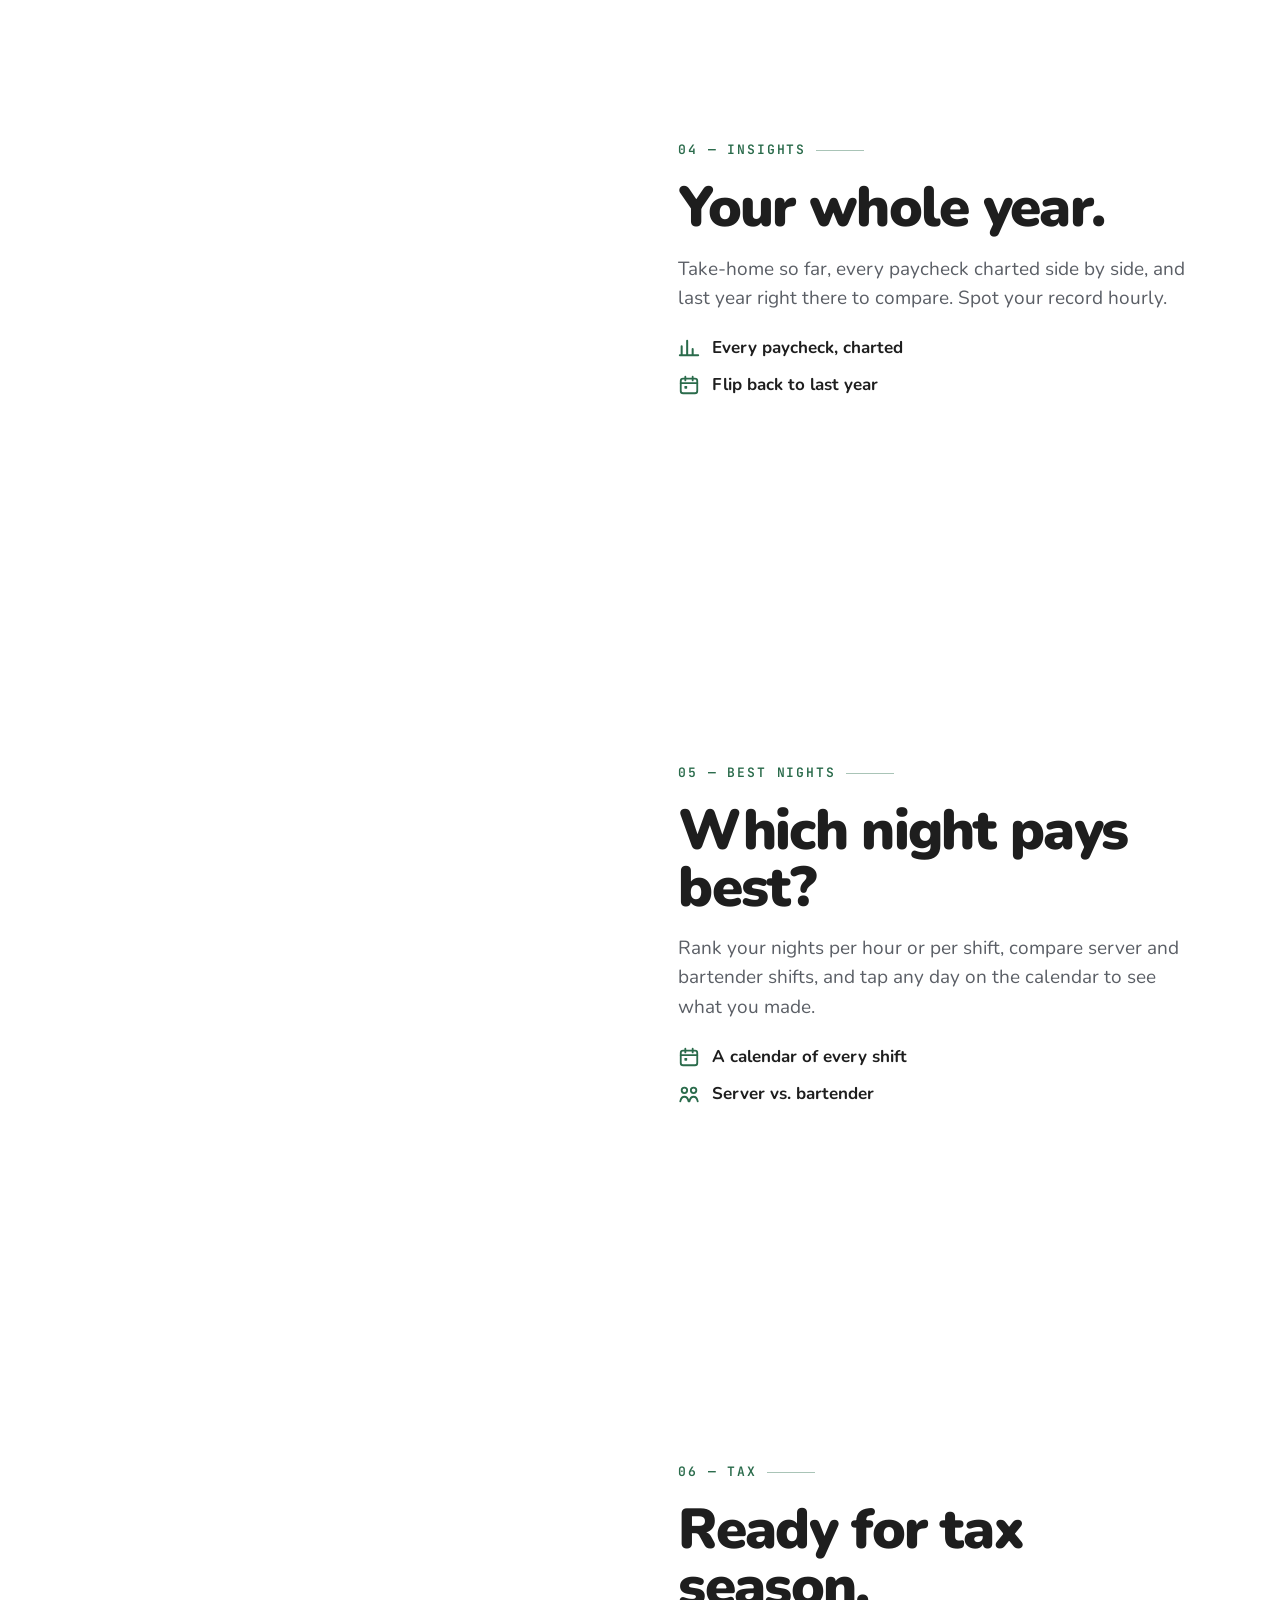
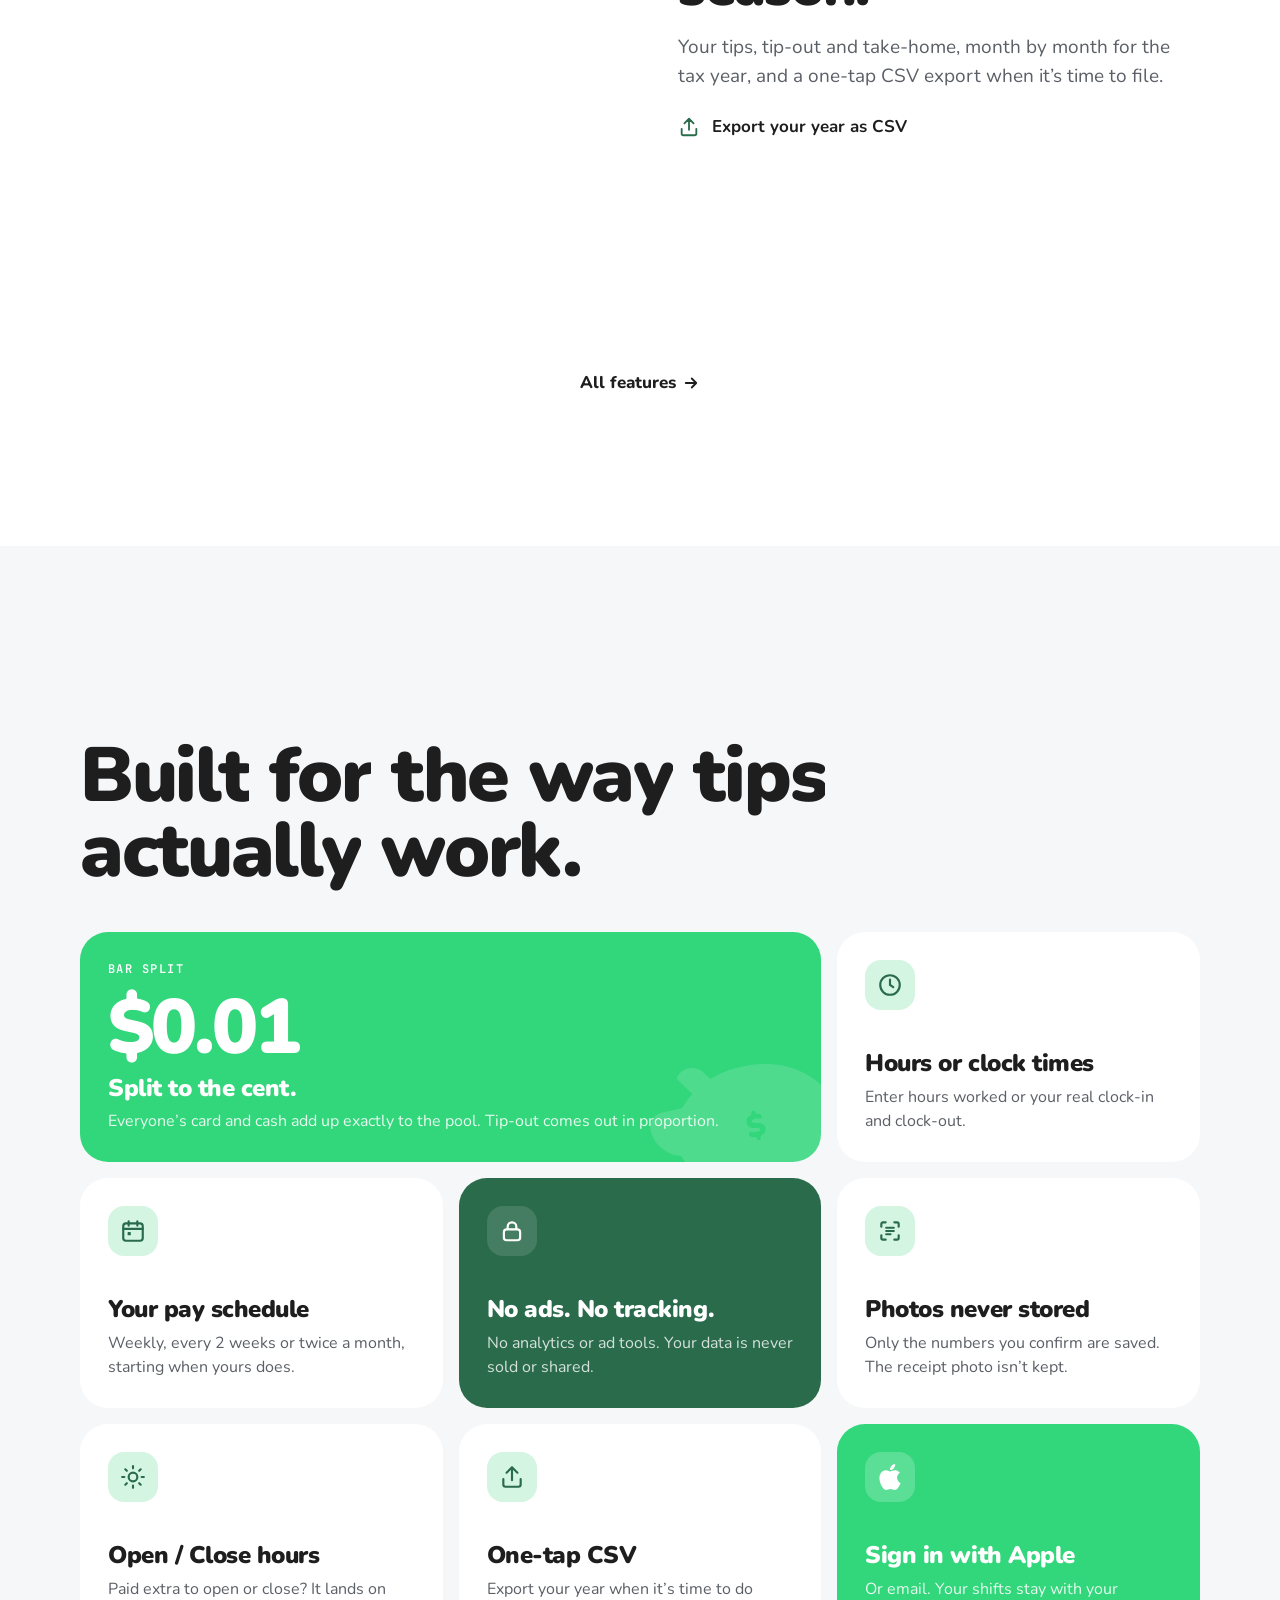
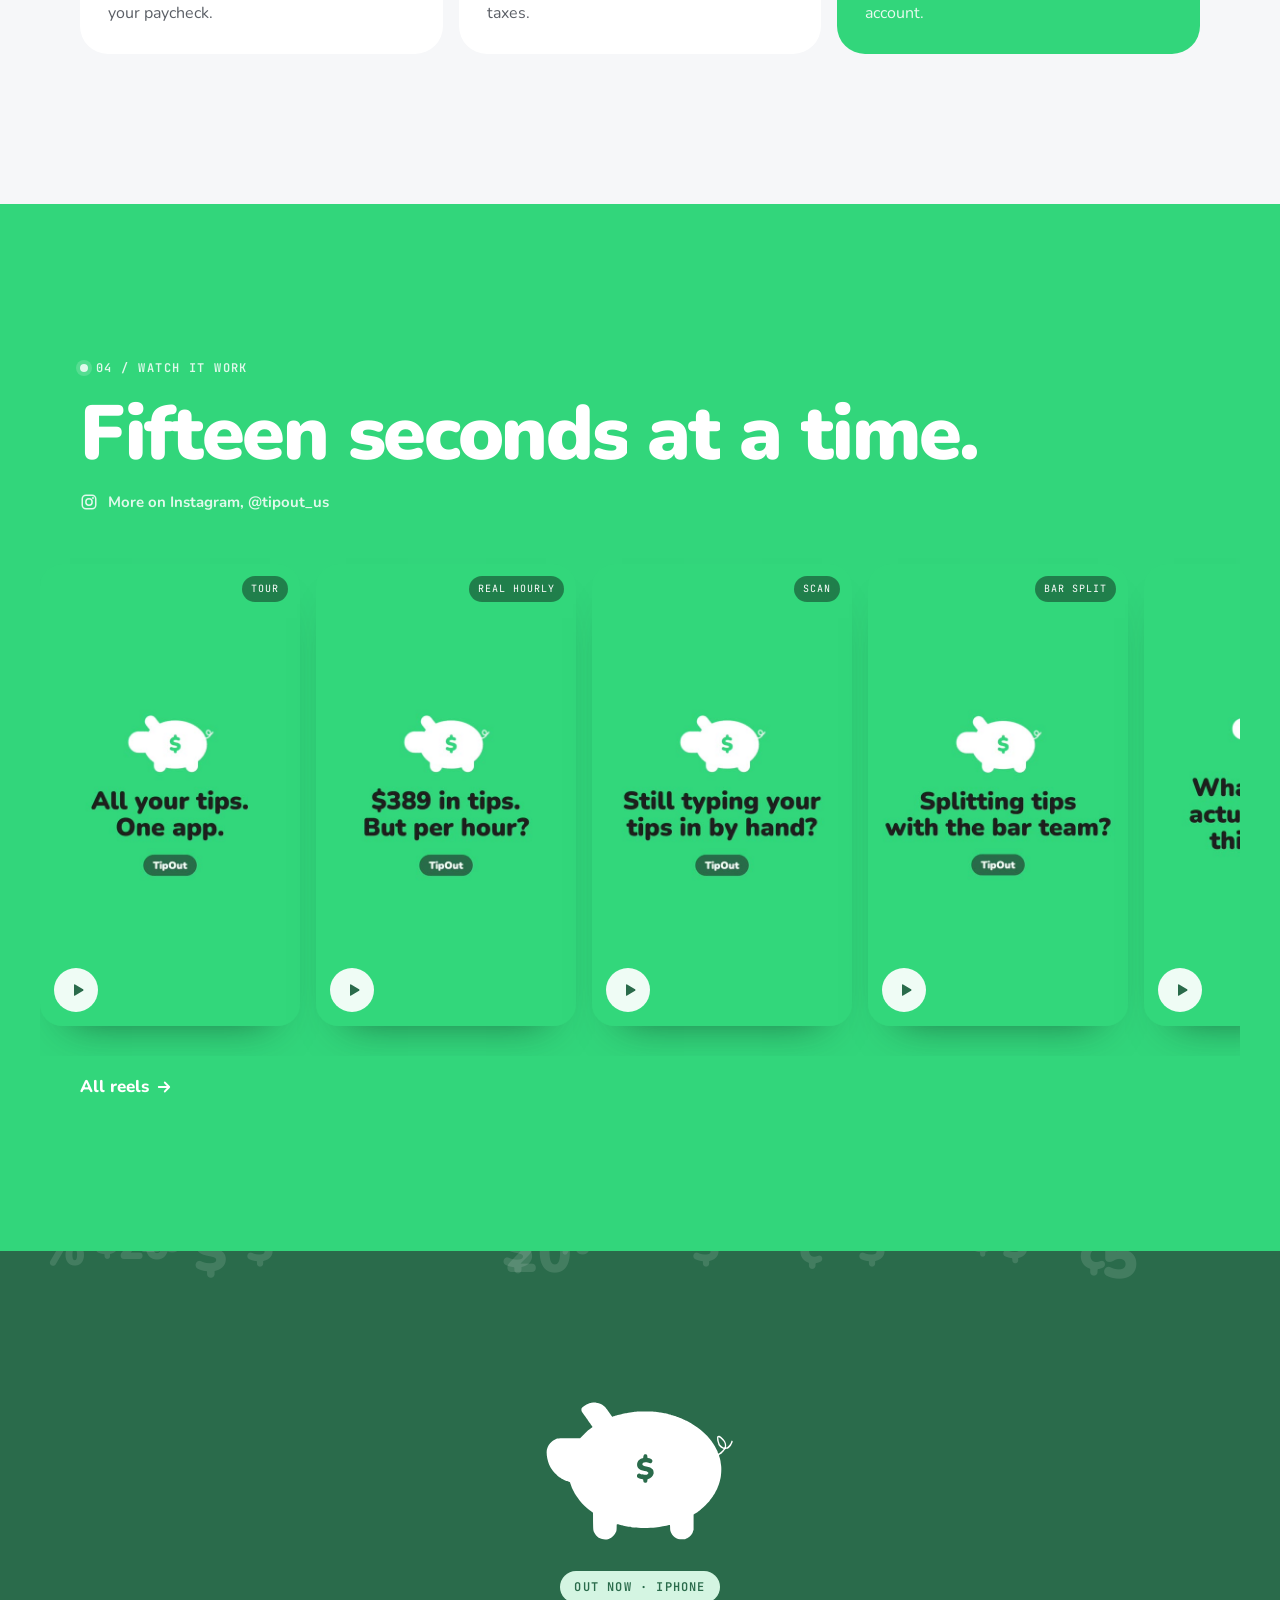
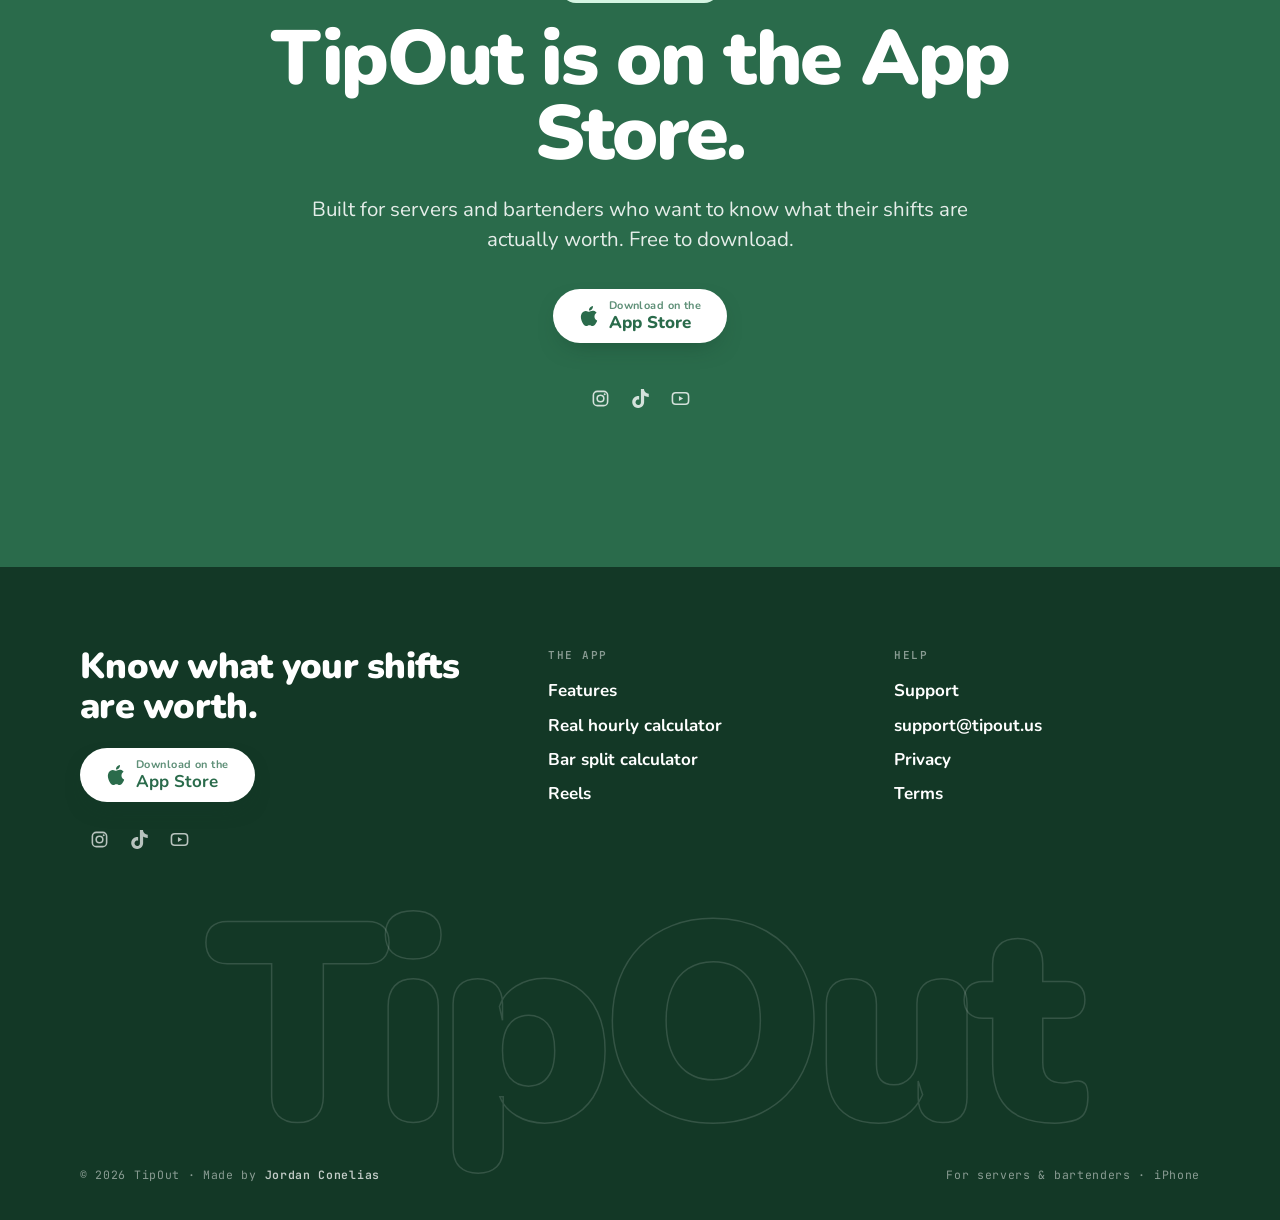
==== commit 0b582f0a: "Link TipOut on TikTok and use the YouTube @tipout_us handle Co-Authored-By: Claude Opus 5.5 (1M cont" ====
--- a/index.html
+++ b/index.html
@@ -22,7 +22,7 @@
 <link rel="preconnect" href="https://fonts.googleapis.com">
 <link rel="preconnect" href="https://fonts.gstatic.com" crossorigin>
 <link href="https://fonts.googleapis.com/css2?family=JetBrains+Mono:wght@400;600;800&family=Nunito:wght@400;700;800;900&display=swap" rel="stylesheet">
-<link rel="stylesheet" href="/assets/site.css?v=7">
+<link rel="stylesheet" href="/assets/site.css?v=8">
 </head>
 <body>
 <a class="sr" href="#main">Skip to content</a>
@@ -257,7 +257,7 @@
     </div>
   </div>
 </footer>
-<script src="/assets/site.js?v=7"></script>
-<script src="/assets/pig3d.js?v=7"></script>
+<script src="/assets/site.js?v=8"></script>
+<script src="/assets/pig3d.js?v=8"></script>
 </body>
 </html>
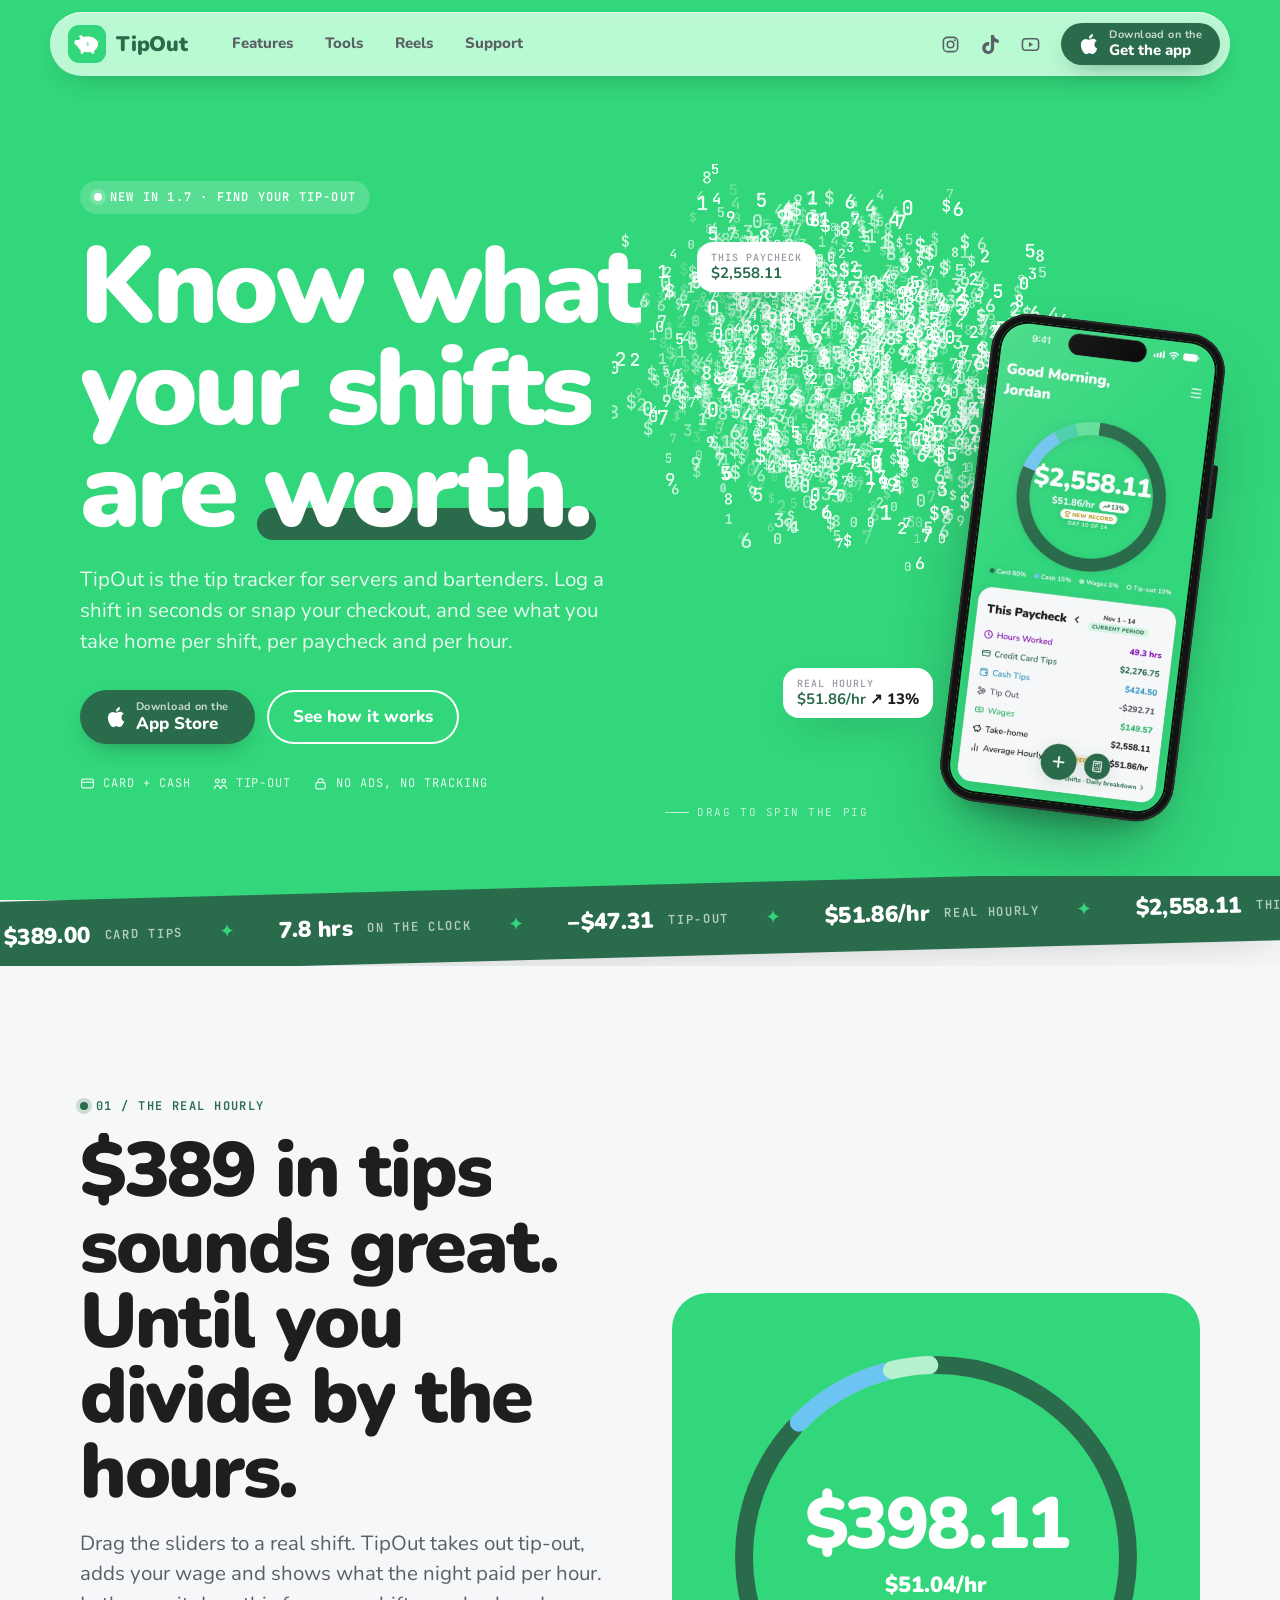
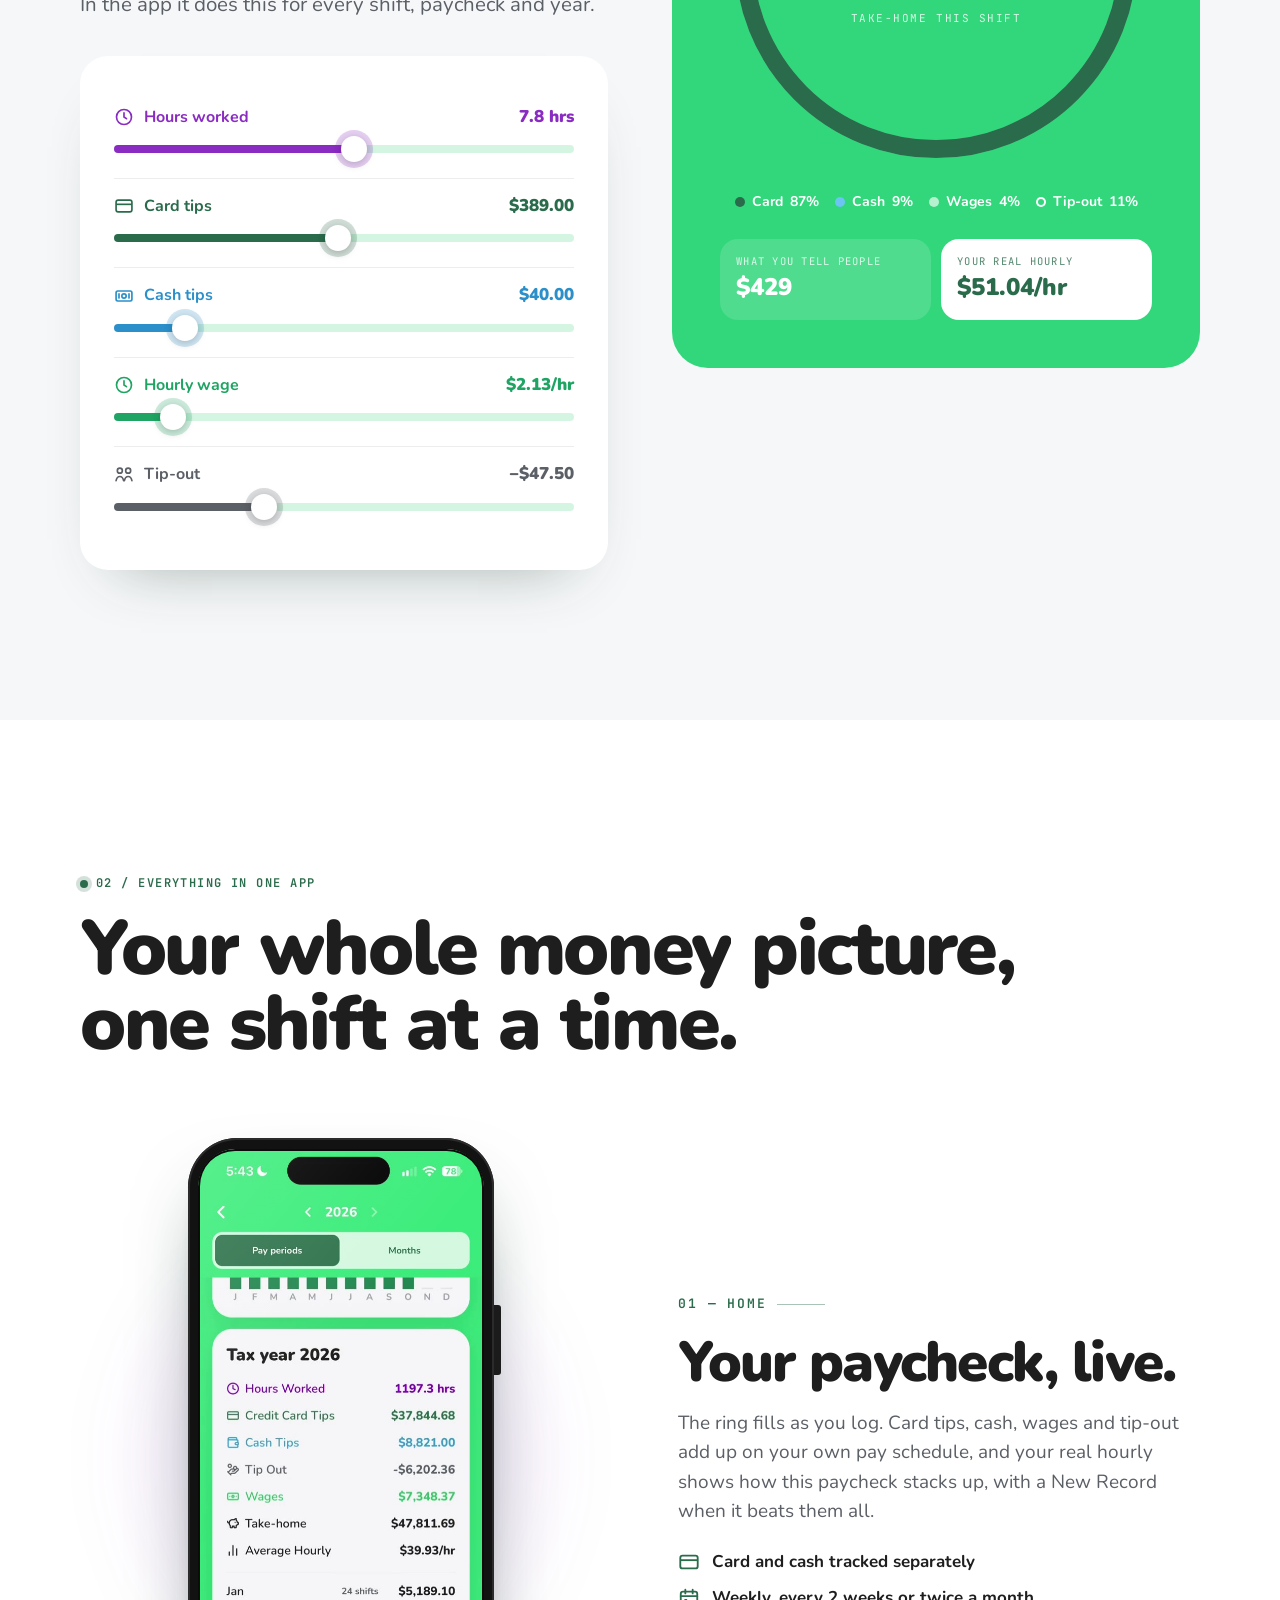
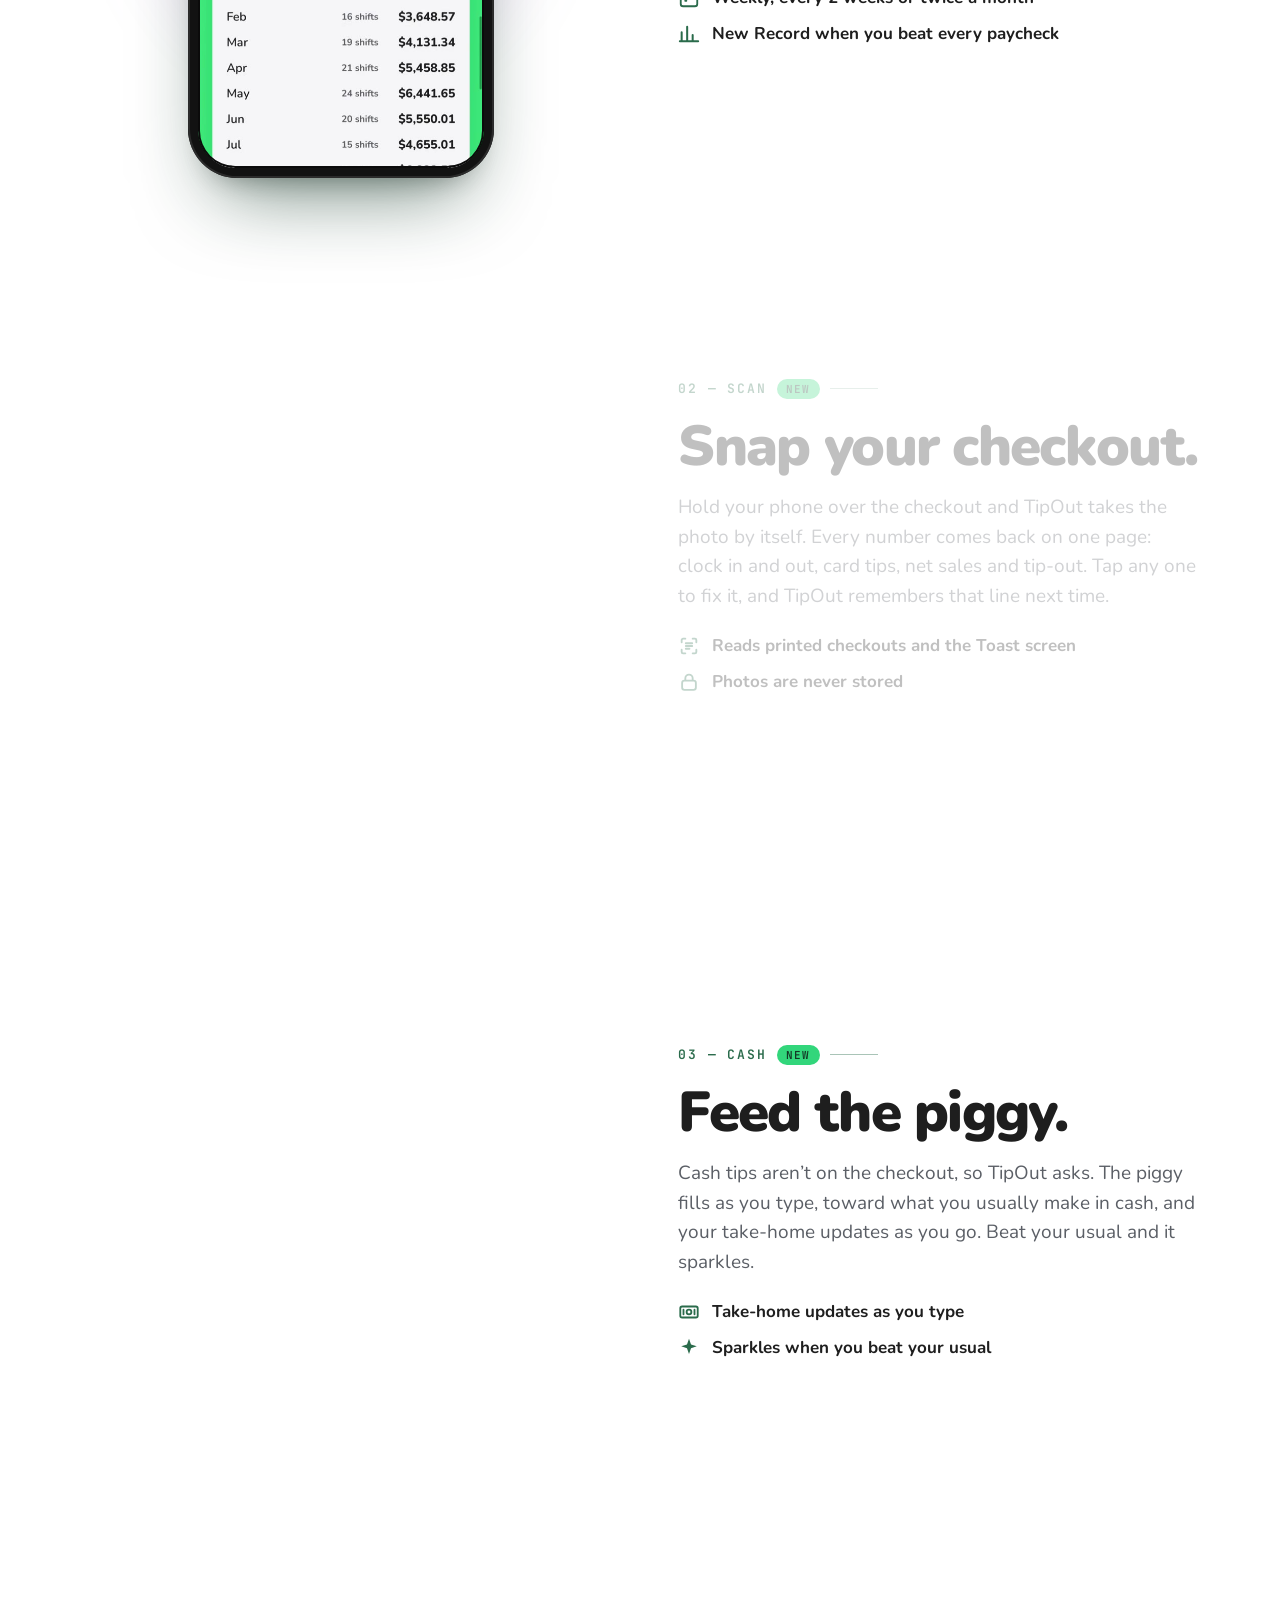
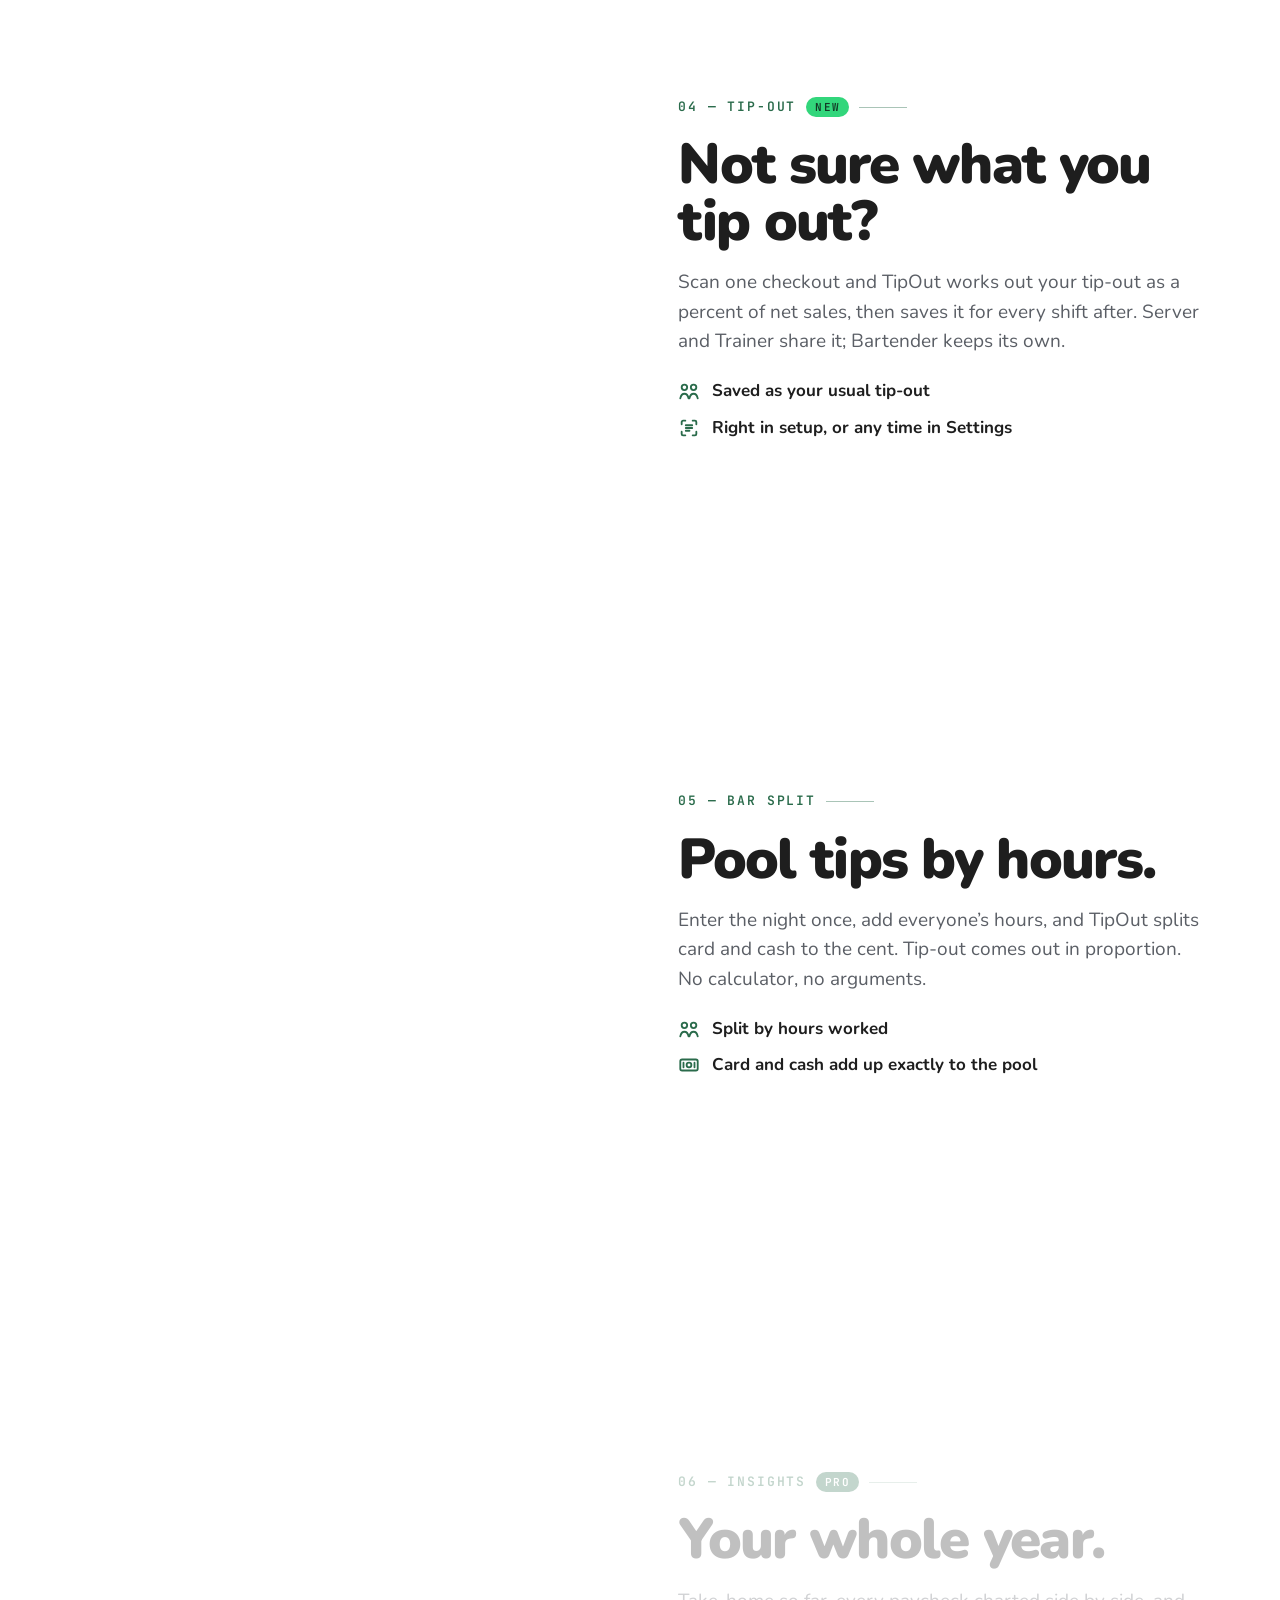
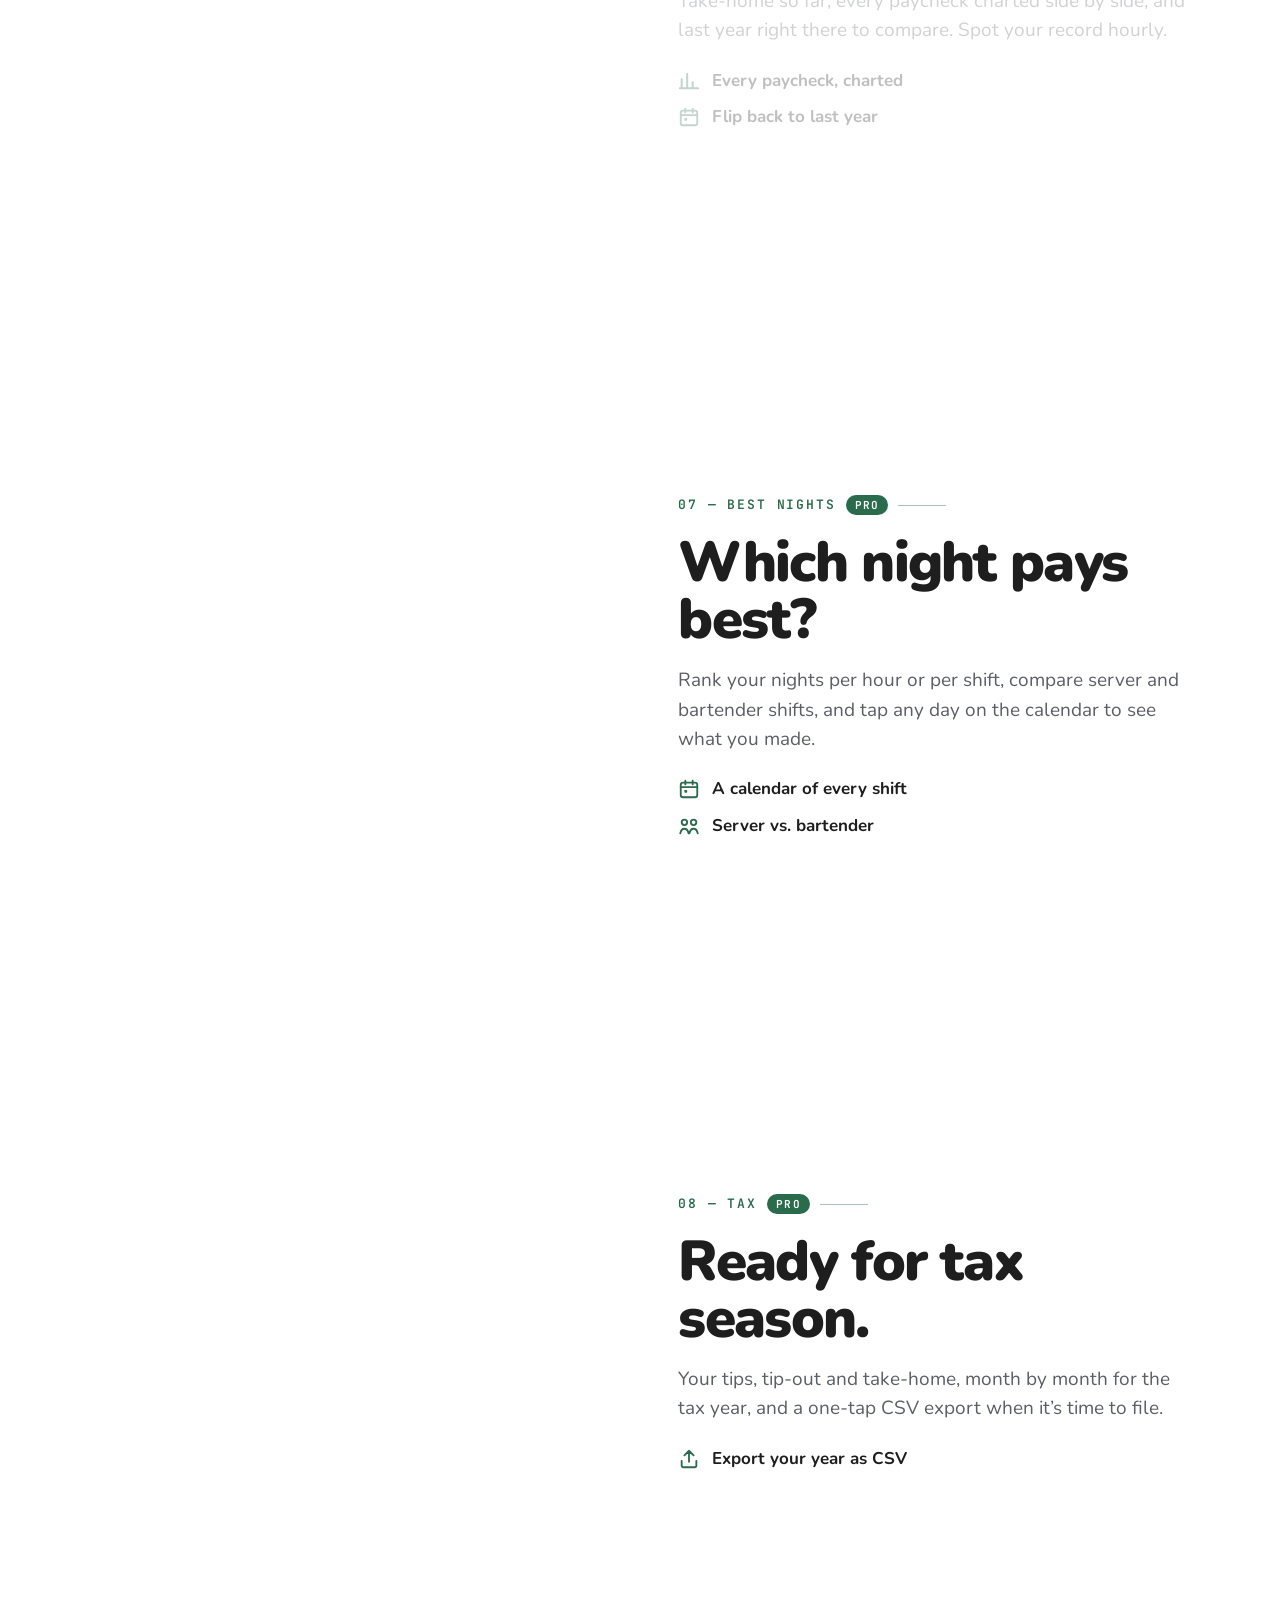
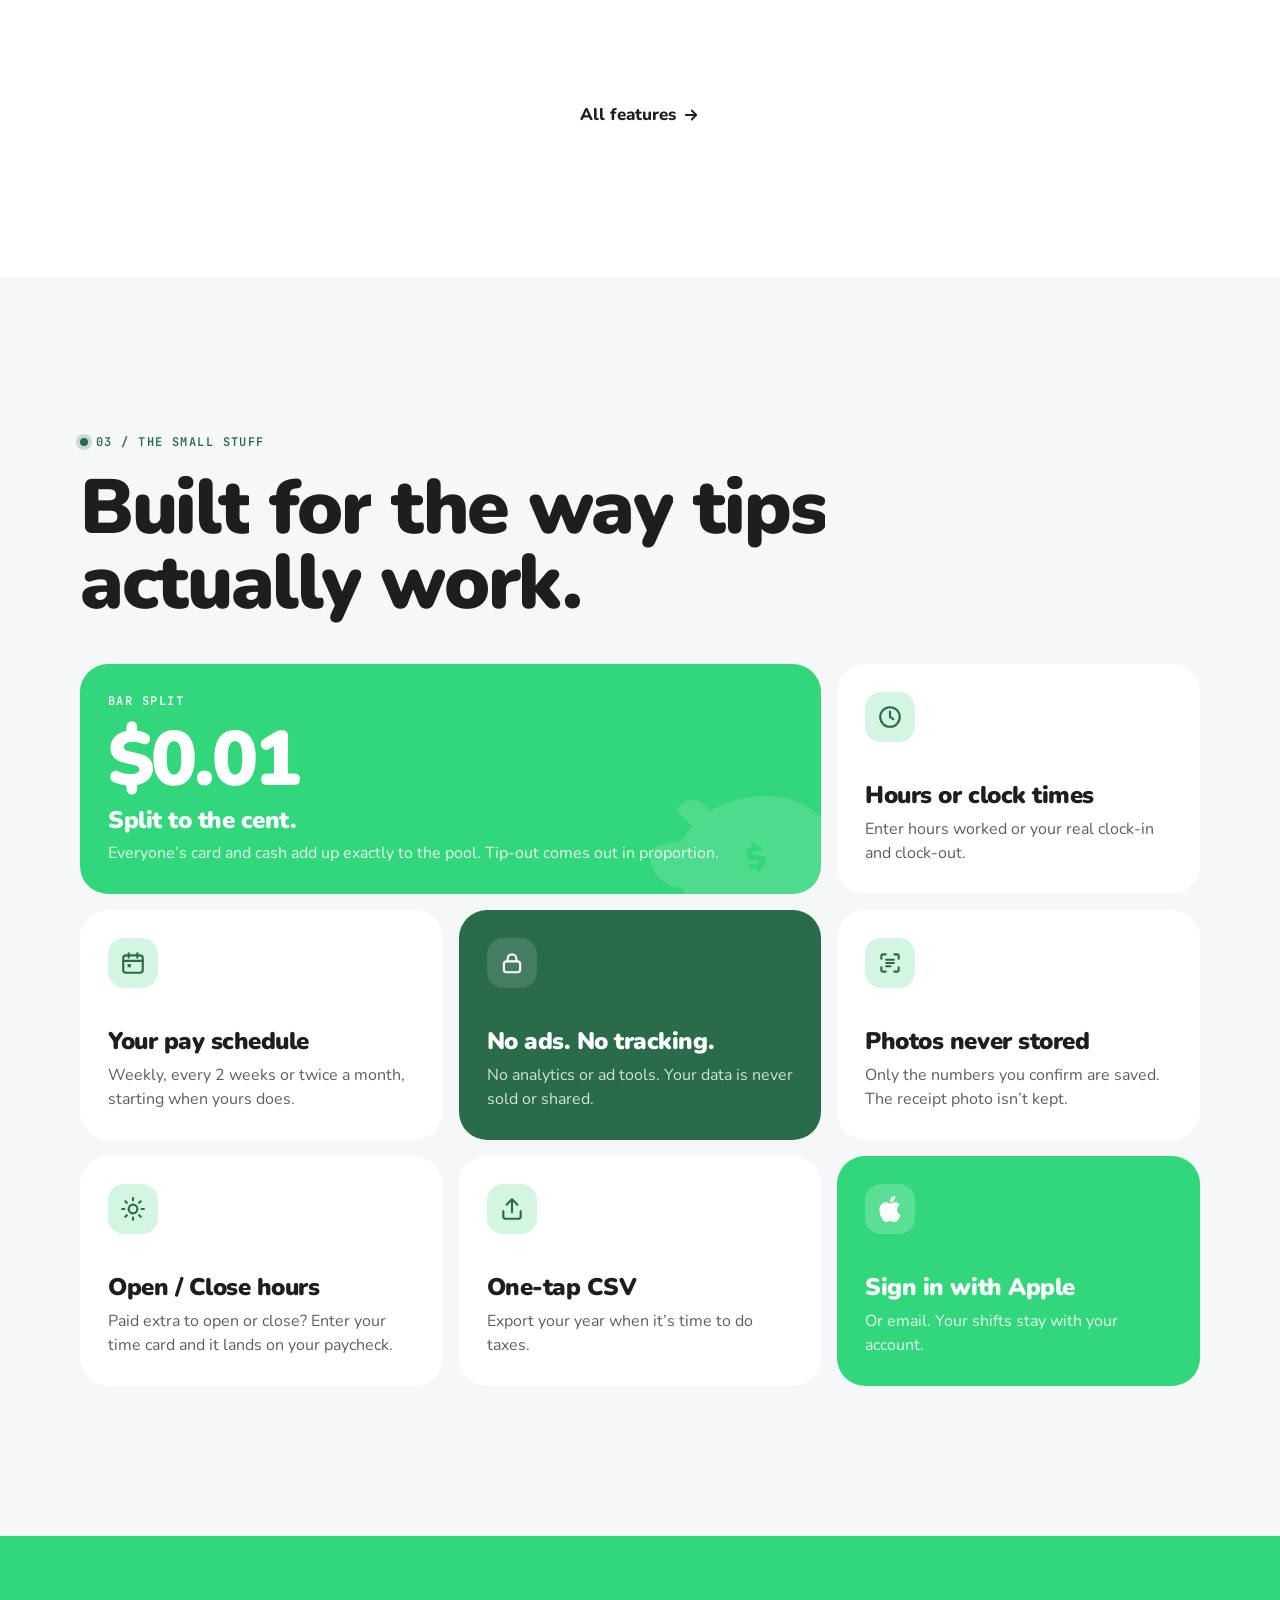
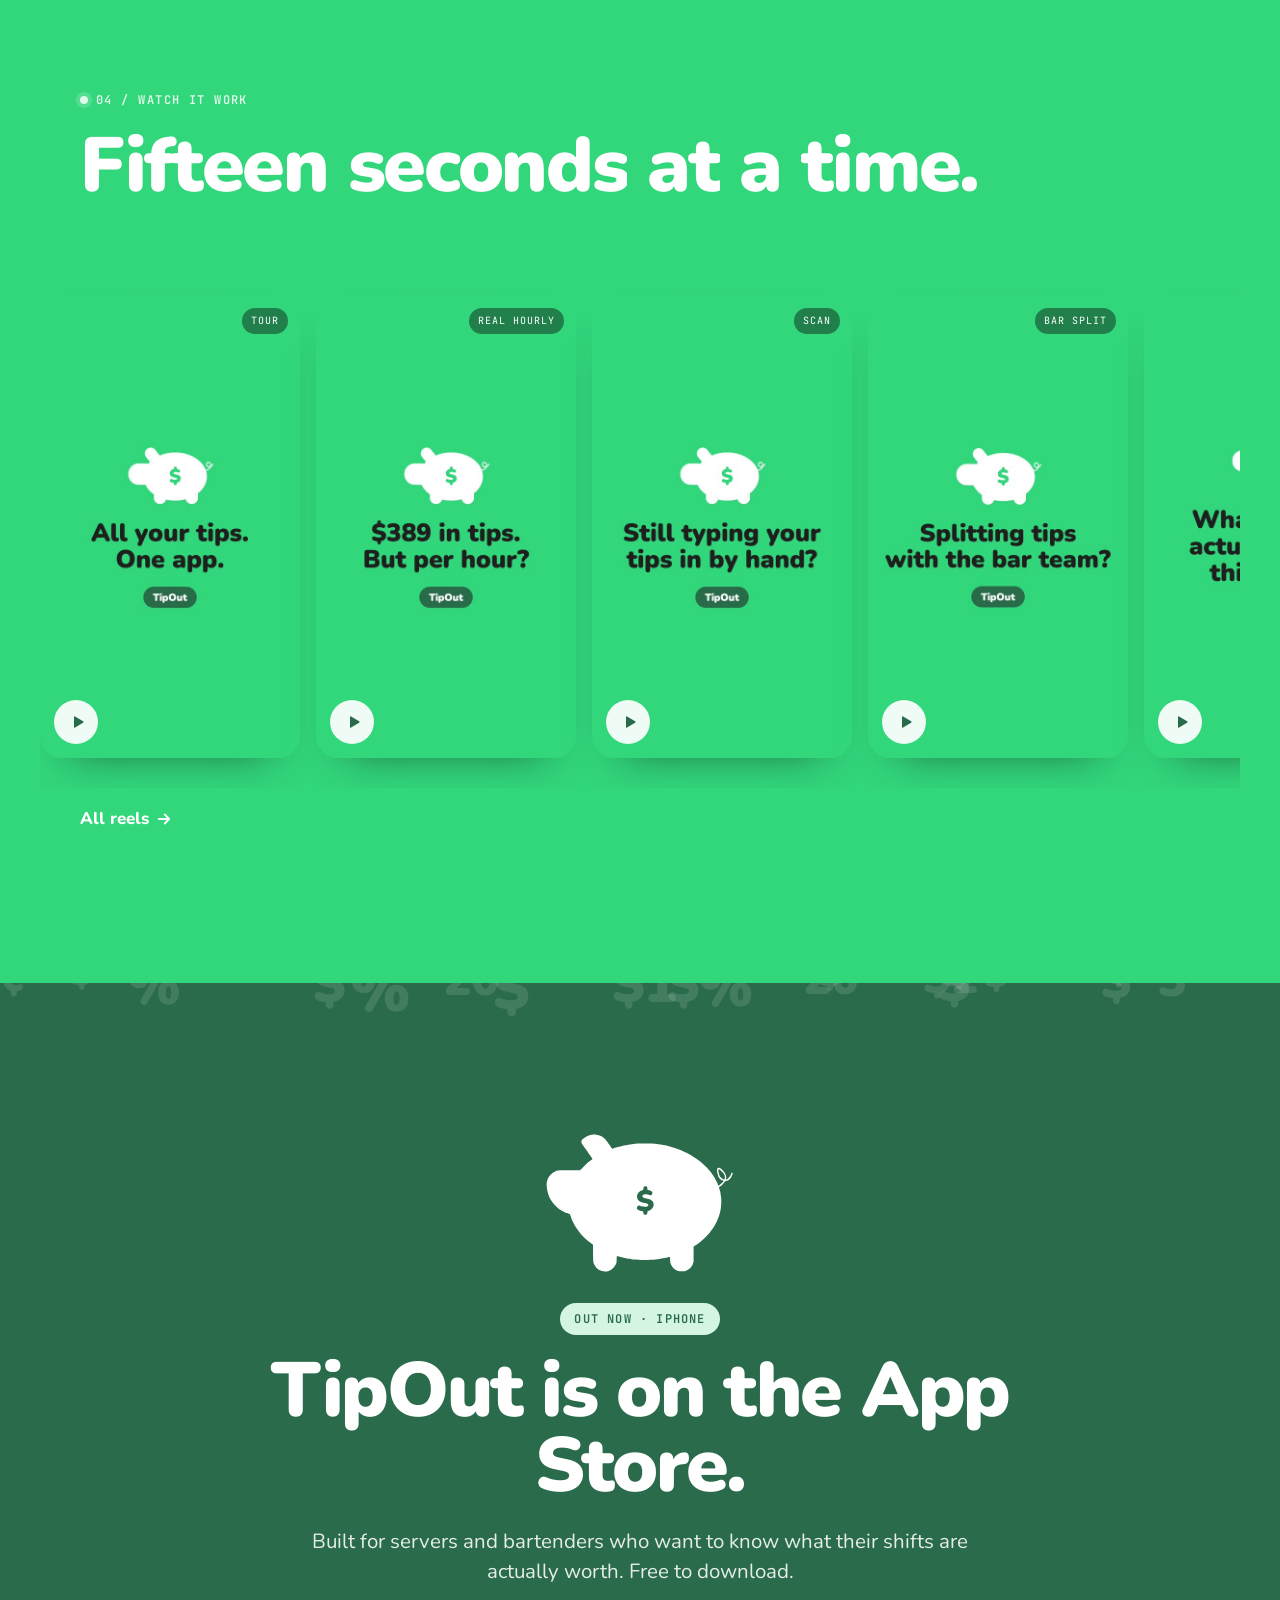
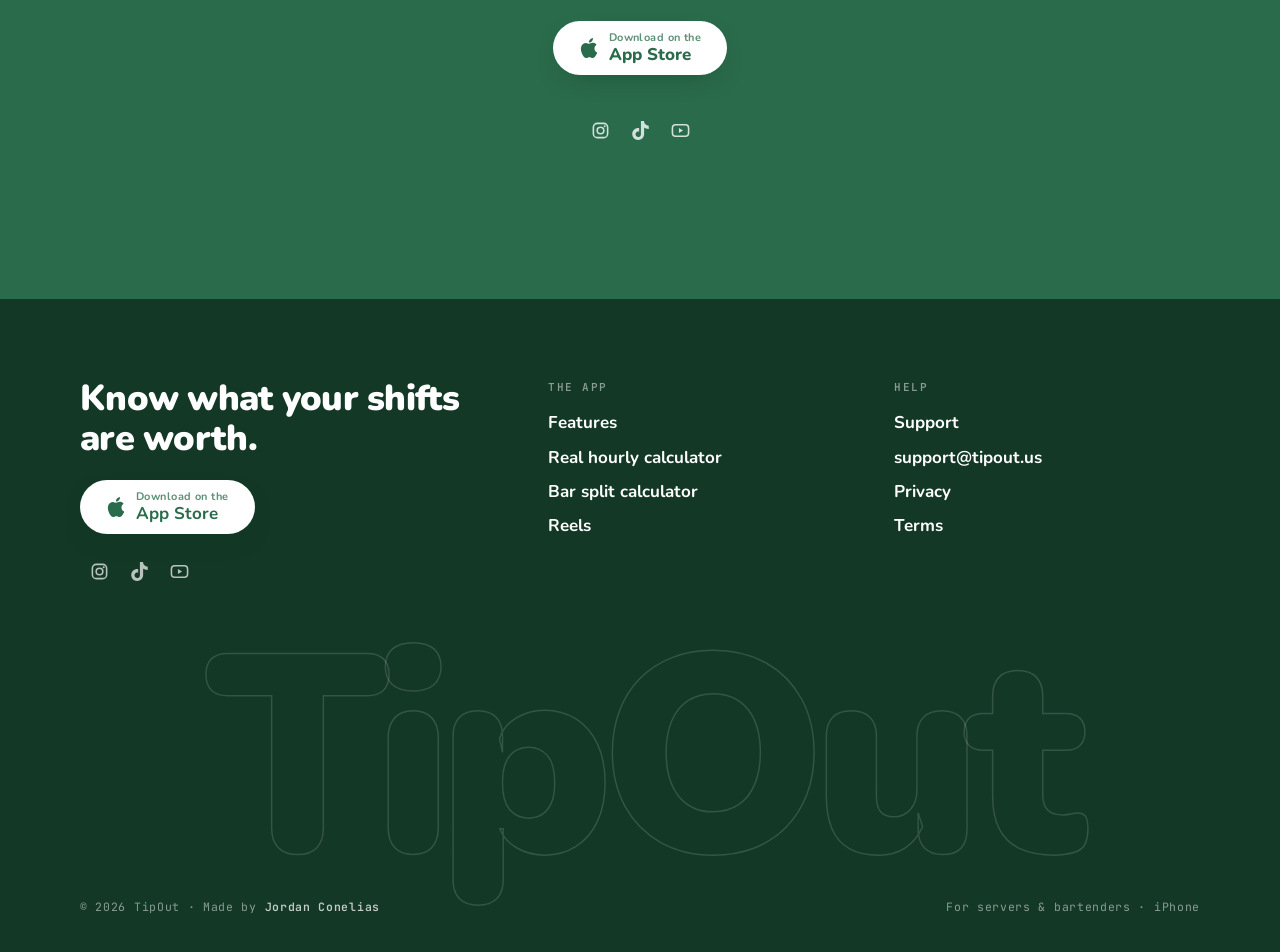
==== commit 880b30bd: "Site: TipOut 1.7 screens and features Home and Features show the 1.7 screens (Home, check your numbe" ====
--- a/index.html
+++ b/index.html
@@ -22,7 +22,7 @@
 <link rel="preconnect" href="https://fonts.googleapis.com">
 <link rel="preconnect" href="https://fonts.gstatic.com" crossorigin>
 <link href="https://fonts.googleapis.com/css2?family=JetBrains+Mono:wght@400;600;800&family=Nunito:wght@400;700;800;900&display=swap" rel="stylesheet">
-<link rel="stylesheet" href="/assets/site.css?v=8">
+<link rel="stylesheet" href="/assets/site.css?v=9">
 </head>
 <body>
 <a class="sr" href="#main">Skip to content</a>
@@ -31,14 +31,14 @@
   <nav class="nav-links" aria-label="Main"><a href="/features/">Features</a><a href="/tools/">Tools</a><a href="/reels/">Reels</a><a href="/support/">Support</a></nav>
   <div class="nav-right">
     <div class="socials "><a data-social="instagram" href="https://instagram.com/tipout_us" target="_blank" rel="noopener" data-tip="Instagram @tipout_us" aria-label="Instagram @tipout_us"><svg class="i" aria-hidden="true"><use href="/assets/icons.svg#ig"/></svg></a><a data-social="tiktok" data-tip="TikTok" aria-label="TikTok"><svg class="i" aria-hidden="true"><use href="/assets/icons.svg#tt"/></svg></a><a data-social="youtube" data-tip="YouTube" aria-label="YouTube"><svg class="i" aria-hidden="true"><use href="/assets/icons.svg#yt"/></svg></a></div>
-    <a class="btn small" data-appstore data-soon-href="/#launch" href="/#launch"><svg class="i" aria-hidden="true"><use href="/assets/icons.svg#apple"/></svg><span class="two"><span class="sub" data-cta-sub data-live="" data-soon=""></span><span data-cta-text data-live="Get the app" data-soon="Coming Oct 26">Coming Oct 26</span></span></a>
+    <a class="btn small" data-appstore data-soon-href="/#launch" href="https://apps.apple.com/app/tipout-track-your-tips/id6817116243"><svg class="i" aria-hidden="true"><use href="/assets/icons.svg#apple"/></svg><span class="two"><span class="sub" data-cta-sub data-live="" data-soon=""></span><span data-cta-text data-live="Get the app" data-soon="Coming Oct 26">Get the app</span></span></a>
     <button class="nav-toggle" aria-label="Menu" aria-expanded="false"><span></span><span></span><span></span></button>
   </div>
 </header>
 <div class="menu on-deep" role="dialog" aria-label="Menu">
   <a class="big" href="/"><small>01</small>Home</a><a class="big" href="/features/"><small>02</small>Features</a><a class="big" href="/tools/"><small>03</small>Tools</a><a class="big" href="/reels/"><small>04</small>Reels</a><a class="big" href="/support/"><small>05</small>Support</a>
   <div class="foot">
-    <a class="btn white small" data-appstore data-soon-href="/#launch" href="/#launch"><svg class="i" aria-hidden="true"><use href="/assets/icons.svg#apple"/></svg><span class="two"><span class="sub" data-cta-sub data-live="" data-soon=""></span><span data-cta-text data-live="Get the app" data-soon="Coming Oct 26">Coming Oct 26</span></span></a>
+    <a class="btn white small" data-appstore data-soon-href="/#launch" href="https://apps.apple.com/app/tipout-track-your-tips/id6817116243"><svg class="i" aria-hidden="true"><use href="/assets/icons.svg#apple"/></svg><span class="two"><span class="sub" data-cta-sub data-live="" data-soon=""></span><span data-cta-text data-live="Get the app" data-soon="Coming Oct 26">Get the app</span></span></a>
     <div class="socials "><a data-social="instagram" href="https://instagram.com/tipout_us" target="_blank" rel="noopener" aria-label="Instagram @tipout_us"><svg class="i" aria-hidden="true"><use href="/assets/icons.svg#ig"/></svg></a><a data-social="tiktok" aria-label="TikTok"><svg class="i" aria-hidden="true"><use href="/assets/icons.svg#tt"/></svg></a><a data-social="youtube" aria-label="YouTube"><svg class="i" aria-hidden="true"><use href="/assets/icons.svg#yt"/></svg></a></div>
   </div>
 </div>
@@ -46,7 +46,7 @@
   <div class="socials "><a data-social="instagram" href="https://instagram.com/tipout_us" target="_blank" rel="noopener" data-tip="Instagram @tipout_us" aria-label="Instagram @tipout_us"><svg class="i" aria-hidden="true"><use href="/assets/icons.svg#ig"/></svg></a><a data-social="tiktok" data-tip="TikTok" aria-label="TikTok"><svg class="i" aria-hidden="true"><use href="/assets/icons.svg#tt"/></svg></a><a data-social="youtube" data-tip="YouTube" aria-label="YouTube"><svg class="i" aria-hidden="true"><use href="/assets/icons.svg#yt"/></svg></a></div>
   <a class="handle" href="https://instagram.com/tipout_us" target="_blank" rel="noopener">@tipout_us</a>
 </aside>
-<div class="status" aria-hidden="true"><i></i>TIPOUT · v1.5.6 · iPHONE</div>
+<div class="status" aria-hidden="true"><i></i>TIPOUT · v1.7.0 · iPHONE</div>
 <main id="main">
 <div class="boot" aria-hidden="true">
   <div class="inner">
@@ -60,25 +60,25 @@
 <section class="hero on-green">
   <div class="wrap">
     <div>
-      <p class="chip rv"><span class="tag"><span class="dot blink"></span></span>New · for servers &amp; bartenders</p>
+      <p class="chip rv"><span class="tag"><span class="dot blink"></span></span>New in 1.7 · Find your tip-out</p>
       <h1 class="h-xl split-words">Know what your shifts are <span class="hl">worth.</span></h1>
       <p class="lede rv" style="--d:.35s">TipOut is the tip tracker for servers and bartenders. Log a shift in seconds or snap your checkout, and see what you take home per shift, per paycheck and per hour.</p>
       <div class="ctas rv" style="--d:.45s">
-        <a class="btn" data-appstore data-soon-href="/#launch" href="/#launch"><svg class="i" aria-hidden="true"><use href="/assets/icons.svg#apple"/></svg><span class="two"><span class="sub" data-cta-sub data-live="Download on the" data-soon="Coming to the App Store">Coming to the App Store</span><span data-cta-text data-live="App Store" data-soon="Monday, Oct 26">Monday, Oct 26</span></span></a>
+        <a class="btn" data-appstore data-soon-href="/#launch" href="https://apps.apple.com/app/tipout-track-your-tips/id6817116243"><svg class="i" aria-hidden="true"><use href="/assets/icons.svg#apple"/></svg><span class="two"><span class="sub" data-cta-sub data-live="Download on the" data-soon="Coming to the App Store">Download on the</span><span data-cta-text data-live="App Store" data-soon="Monday, Oct 26">App Store</span></span></a>
         <a class="btn ghost" href="#how">See how it works</a>
       </div>
       <div class="meta rv" style="--d:.55s"><span><svg class="i" aria-hidden="true"><use href="/assets/icons.svg#card"/></svg>Card + cash</span><span><svg class="i" aria-hidden="true"><use href="/assets/icons.svg#split"/></svg>Tip-out</span><span><svg class="i" aria-hidden="true"><use href="/assets/icons.svg#lock"/></svg>No ads, no tracking</span></div>
     </div>
     <div class="stage rv" style="--d:.2s">
       <canvas data-pig3d aria-label="A spinning piggy bank made of tips. Drag to turn it." role="img"></canvas>
-      <div class="phone "><div class="screen"><img src="/media/posters/screen-tour.jpg" alt="" loading="eager"><video data-auto muted loop playsinline preload="auto" poster="/media/posters/screen-tour.jpg" src="/media/screens/tour.mp4" aria-hidden="true"></video></div></div>
-      <div class="float-chip c1"><small>This paycheck</small><b data-count="1981.75" data-dp="2" data-pre="$">$1,981.75</b></div>
-      <div class="float-chip c2"><small>Real hourly</small><b>$35.23/hr</b> ↗ 4%</div>
+      <div class="phone "><div class="screen"><img src="/media/posters/screen-home.jpg" alt="" loading="eager"></div></div>
+      <div class="float-chip c1"><small>This paycheck</small><b data-count="2558.11" data-dp="2" data-pre="$">$2,558.11</b></div>
+      <div class="float-chip c2"><small>Real hourly</small><b>$51.86/hr</b> ↗ 13%</div>
       <p class="hint">Drag to spin the pig</p>
     </div>
   </div>
 </section>
-<div class="tw"><div class="ticker" aria-hidden="true"><div class="track"><span>$389.00 <em>card tips</em></span><span>7.8 hrs <em>on the clock</em></span><span>−$47.31 <em>tip-out</em></span><span>$52.92/hr <em>real hourly</em></span><span>$1,981.75 <em>this paycheck</em></span><span>Day 10 of 14 <em>pay period</em></span><span>$15.00 <em>cash</em></span><span>To the cent <em>bar split</em></span><span>$47,811.69 <em>this year</em></span><span>Saturday <em>best night</em></span><span>$389.00 <em>card tips</em></span><span>7.8 hrs <em>on the clock</em></span><span>−$47.31 <em>tip-out</em></span><span>$52.92/hr <em>real hourly</em></span><span>$1,981.75 <em>this paycheck</em></span><span>Day 10 of 14 <em>pay period</em></span><span>$15.00 <em>cash</em></span><span>To the cent <em>bar split</em></span><span>$47,811.69 <em>this year</em></span><span>Saturday <em>best night</em></span></div></div></div>
+<div class="tw"><div class="ticker" aria-hidden="true"><div class="track"><span>$389.00 <em>card tips</em></span><span>7.8 hrs <em>on the clock</em></span><span>−$47.31 <em>tip-out</em></span><span>$51.86/hr <em>real hourly</em></span><span>$2,558.11 <em>this paycheck</em></span><span>Day 10 of 14 <em>pay period</em></span><span>$96.00 <em>cash</em></span><span>To the cent <em>bar split</em></span><span>$47,811.69 <em>this year</em></span><span>Saturday <em>best night</em></span><span>$389.00 <em>card tips</em></span><span>7.8 hrs <em>on the clock</em></span><span>−$47.31 <em>tip-out</em></span><span>$51.86/hr <em>real hourly</em></span><span>$2,558.11 <em>this paycheck</em></span><span>Day 10 of 14 <em>pay period</em></span><span>$96.00 <em>cash</em></span><span>To the cent <em>bar split</em></span><span>$47,811.69 <em>this year</em></span><span>Saturday <em>best night</em></span></div></div></div>
 <section class="pad" id="real-hourly">
   <div class="wrap"><div class="calc" data-hourly>
   <div>
@@ -125,40 +125,52 @@
     <p class="tag kicker rv"><span class="dot"></span>02 / Everything in one app</p>
     <h2 class="h-lg split-words" style="max-width:14em">Your whole money picture, one shift at a time.</h2>
     <div class="story">
-  <div class="story-phone" aria-hidden="true"><div class="halo"></div><div class="phone"><div class="screen"><img src="/media/posters/screen-tour.jpg" alt=""><video muted loop playsinline preload="none" poster="/media/posters/screen-tour.jpg"></video></div></div></div>
-  <div><article class="step" data-clip="tour" data-halo="rgba(50,214,123,.5)">
-      <div class="phone mobile-phone"><div class="screen"><img src="/media/posters/screen-tour.jpg" alt="" loading="lazy"><video data-auto muted loop playsinline preload="none" poster="/media/posters/screen-tour.jpg" src="/media/screens/tour.mp4" aria-hidden="true"></video></div></div>
+  <div class="story-phone" aria-hidden="true"><div class="halo"></div><div class="phone"><div class="screen"><img src="/media/posters/screen-home.jpg" alt=""><video muted loop playsinline preload="none" poster="/media/posters/screen-home.jpg"></video></div></div></div>
+  <div><article class="step" data-clip="home" data-still data-halo="rgba(50,214,123,.5)">
+      <div class="phone mobile-phone"><div class="screen"><img src="/media/posters/screen-home.jpg" alt="" loading="lazy"></div></div>
       <p class="num">01 — HOME</p>
       <h3>Your paycheck, live.</h3>
-      <p>The ring fills as you log. Card tips, cash, wages and tip-out add up on your own pay schedule, so you always know where this paycheck stands.</p>
-      <ul><li><svg class="i" aria-hidden="true"><use href="/assets/icons.svg#card"/></svg><span>Card and cash tracked separately</span></li><li><svg class="i" aria-hidden="true"><use href="/assets/icons.svg#cal"/></svg><span>Weekly, every 2 weeks or twice a month</span></li><li><svg class="i" aria-hidden="true"><use href="/assets/icons.svg#clock"/></svg><span>Day 10 of 14, at a glance</span></li></ul>
-    </article><article class="step" data-clip="scan" data-halo="rgba(30,30,30,.25)">
-      <div class="phone mobile-phone"><div class="screen"><img src="/media/posters/screen-scan.jpg" alt="" loading="lazy"><video data-auto muted loop playsinline preload="none" poster="/media/posters/screen-scan.jpg" src="/media/screens/scan.mp4" aria-hidden="true"></video></div></div>
-      <p class="num">02 — SCAN</p>
+      <p>The ring fills as you log. Card tips, cash, wages and tip-out add up on your own pay schedule, and your real hourly shows how this paycheck stacks up, with a New Record when it beats them all.</p>
+      <ul><li><svg class="i" aria-hidden="true"><use href="/assets/icons.svg#card"/></svg><span>Card and cash tracked separately</span></li><li><svg class="i" aria-hidden="true"><use href="/assets/icons.svg#cal"/></svg><span>Weekly, every 2 weeks or twice a month</span></li><li><svg class="i" aria-hidden="true"><use href="/assets/icons.svg#chart"/></svg><span>New Record when you beat every paycheck</span></li></ul>
+    </article><article class="step" data-clip="check" data-still data-halo="rgba(30,30,30,.25)">
+      <div class="phone mobile-phone"><div class="screen"><img src="/media/posters/screen-check.jpg" alt="" loading="lazy"></div></div>
+      <p class="num">02 — SCAN <span class="badge new">NEW</span></p>
       <h3>Snap your checkout.</h3>
-      <p>Take a photo of your checkout and TipOut reads the card tips, sales and tip-out. The first time, tell it which line is which. You always check the numbers before saving.</p>
-      <ul><li><svg class="i" aria-hidden="true"><use href="/assets/icons.svg#scan"/></svg><span>Long checkout? Scan the top half, then the bottom</span></li><li><svg class="i" aria-hidden="true"><use href="/assets/icons.svg#lock"/></svg><span>Photos are never stored</span></li></ul>
-    </article><article class="step" data-clip="barsplit" data-halo="rgba(42,107,75,.45)">
-      <div class="phone mobile-phone"><div class="screen"><img src="/media/posters/screen-barsplit.jpg" alt="" loading="lazy"><video data-auto muted loop playsinline preload="none" poster="/media/posters/screen-barsplit.jpg" src="/media/screens/barsplit.mp4" aria-hidden="true"></video></div></div>
-      <p class="num">03 — BAR SPLIT</p>
+      <p>Hold your phone over the checkout and TipOut takes the photo by itself. Every number comes back on one page: clock in and out, card tips, net sales and tip-out. Tap any one to fix it, and TipOut remembers that line next time.</p>
+      <ul><li><svg class="i" aria-hidden="true"><use href="/assets/icons.svg#scan"/></svg><span>Reads printed checkouts and the Toast screen</span></li><li><svg class="i" aria-hidden="true"><use href="/assets/icons.svg#lock"/></svg><span>Photos are never stored</span></li></ul>
+    </article><article class="step" data-clip="cash" data-still data-halo="rgba(50,214,123,.5)">
+      <div class="phone mobile-phone"><div class="screen"><img src="/media/posters/screen-cash.jpg" alt="" loading="lazy"></div></div>
+      <p class="num">03 — CASH <span class="badge new">NEW</span></p>
+      <h3>Feed the piggy.</h3>
+      <p>Cash tips aren’t on the checkout, so TipOut asks. The piggy fills as you type, toward what you usually make in cash, and your take-home updates as you go. Beat your usual and it sparkles.</p>
+      <ul><li><svg class="i" aria-hidden="true"><use href="/assets/icons.svg#cash"/></svg><span>Take-home updates as you type</span></li><li><svg class="i" aria-hidden="true"><use href="/assets/icons.svg#sparkle"/></svg><span>Sparkles when you beat your usual</span></li></ul>
+    </article><article class="step" data-clip="tipout" data-still data-halo="rgba(50,214,123,.5)">
+      <div class="phone mobile-phone"><div class="screen"><img src="/media/posters/screen-tipout.jpg" alt="" loading="lazy"></div></div>
+      <p class="num">04 — TIP-OUT <span class="badge new">NEW</span></p>
+      <h3>Not sure what you tip out?</h3>
+      <p>Scan one checkout and TipOut works out your tip-out as a percent of net sales, then saves it for every shift after. Server and Trainer share it; Bartender keeps its own.</p>
+      <ul><li><svg class="i" aria-hidden="true"><use href="/assets/icons.svg#split"/></svg><span>Saved as your usual tip-out</span></li><li><svg class="i" aria-hidden="true"><use href="/assets/icons.svg#scan"/></svg><span>Right in setup, or any time in Settings</span></li></ul>
+    </article><article class="step" data-clip="barsplit-17" data-still data-halo="rgba(42,107,75,.45)">
+      <div class="phone mobile-phone"><div class="screen"><img src="/media/posters/screen-barsplit-17.jpg" alt="" loading="lazy"></div></div>
+      <p class="num">05 — BAR SPLIT</p>
       <h3>Pool tips by hours.</h3>
       <p>Enter the night once, add everyone’s hours, and TipOut splits card and cash to the cent. Tip-out comes out in proportion. No calculator, no arguments.</p>
       <ul><li><svg class="i" aria-hidden="true"><use href="/assets/icons.svg#split"/></svg><span>Split by hours worked</span></li><li><svg class="i" aria-hidden="true"><use href="/assets/icons.svg#cash"/></svg><span>Card and cash add up exactly to the pool</span></li></ul>
     </article><article class="step" data-clip="year" data-halo="rgba(93,183,234,.45)">
       <div class="phone mobile-phone"><div class="screen"><img src="/media/posters/screen-year.jpg" alt="" loading="lazy"><video data-auto muted loop playsinline preload="none" poster="/media/posters/screen-year.jpg" src="/media/screens/year.mp4" aria-hidden="true"></video></div></div>
-      <p class="num">04 — INSIGHTS</p>
+      <p class="num">06 — INSIGHTS <span class="badge pro">PRO</span></p>
       <h3>Your whole year.</h3>
       <p>Take-home so far, every paycheck charted side by side, and last year right there to compare. Spot your record hourly.</p>
       <ul><li><svg class="i" aria-hidden="true"><use href="/assets/icons.svg#chart"/></svg><span>Every paycheck, charted</span></li><li><svg class="i" aria-hidden="true"><use href="/assets/icons.svg#cal"/></svg><span>Flip back to last year</span></li></ul>
     </article><article class="step" data-clip="best-nights" data-halo="rgba(42,107,75,.4)">
       <div class="phone mobile-phone"><div class="screen"><img src="/media/posters/screen-best-nights.jpg" alt="" loading="lazy"><video data-auto muted loop playsinline preload="none" poster="/media/posters/screen-best-nights.jpg" src="/media/screens/best-nights.mp4" aria-hidden="true"></video></div></div>
-      <p class="num">05 — BEST NIGHTS</p>
+      <p class="num">07 — BEST NIGHTS <span class="badge pro">PRO</span></p>
       <h3>Which night pays best?</h3>
       <p>Rank your nights per hour or per shift, compare server and bartender shifts, and tap any day on the calendar to see what you made.</p>
       <ul><li><svg class="i" aria-hidden="true"><use href="/assets/icons.svg#cal"/></svg><span>A calendar of every shift</span></li><li><svg class="i" aria-hidden="true"><use href="/assets/icons.svg#split"/></svg><span>Server vs. bartender</span></li></ul>
     </article><article class="step" data-clip="tax" data-halo="rgba(138,43,194,.25)">
       <div class="phone mobile-phone"><div class="screen"><img src="/media/posters/screen-tax.jpg" alt="" loading="lazy"><video data-auto muted loop playsinline preload="none" poster="/media/posters/screen-tax.jpg" src="/media/screens/tax.mp4" aria-hidden="true"></video></div></div>
-      <p class="num">06 — TAX</p>
+      <p class="num">08 — TAX <span class="badge pro">PRO</span></p>
       <h3>Ready for tax season.</h3>
       <p>Your tips, tip-out and take-home, month by month for the tax year, and a one-tap CSV export when it’s time to file.</p>
       <ul><li><svg class="i" aria-hidden="true"><use href="/assets/icons.svg#export"/></svg><span>Export your year as CSV</span></li></ul>
@@ -182,7 +194,7 @@
   <div class="tile t2 rv"><span class="ico"><svg class="i" aria-hidden="true"><use href="/assets/icons.svg#cal"/></svg></span><h3>Your pay schedule</h3><p>Weekly, every 2 weeks or twice a month, starting when yours does.</p></div>
   <div class="tile d t2 rv" style="--d:.08s"><span class="ico"><svg class="i" aria-hidden="true"><use href="/assets/icons.svg#lock"/></svg></span><h3>No ads. No tracking.</h3><p>No analytics or ad tools. Your data is never sold or shared.</p></div>
   <div class="tile t2 rv" style="--d:.16s"><span class="ico"><svg class="i" aria-hidden="true"><use href="/assets/icons.svg#scan"/></svg></span><h3>Photos never stored</h3><p>Only the numbers you confirm are saved. The receipt photo isn’t kept.</p></div>
-  <div class="tile t2 rv"><span class="ico"><svg class="i" aria-hidden="true"><use href="/assets/icons.svg#sun"/></svg></span><h3>Open / Close hours</h3><p>Paid extra to open or close? It lands on your paycheck.</p></div>
+  <div class="tile t2 rv"><span class="ico"><svg class="i" aria-hidden="true"><use href="/assets/icons.svg#sun"/></svg></span><h3>Open / Close hours</h3><p>Paid extra to open or close? Enter your time card and it lands on your paycheck.</p></div>
   <div class="tile t2 rv" style="--d:.08s"><span class="ico"><svg class="i" aria-hidden="true"><use href="/assets/icons.svg#export"/></svg></span><h3>One-tap CSV</h3><p>Export your year when it’s time to do taxes.</p></div>
   <div class="tile g t2 rv" style="--d:.16s"><span class="ico"><svg class="i" aria-hidden="true"><use href="/assets/icons.svg#apple"/></svg></span><h3>Sign in with Apple</h3><p>Or email. Your shifts stay with your account.</p></div>
 </div>
@@ -205,15 +217,15 @@
   <div class="coins" aria-hidden="true"></div>
   <div class="wrap">
     <img class="pig-big" src="/pig.svg" alt="" width="190" height="140">
-    <p class="chip mint" data-soon-only>Launch day · Mon, Oct 26</p>
-    <p class="chip mint" data-live-only hidden>Out now · iPhone</p>
-    <h2 class="h-lg mt-s" data-soon-only>TipOut lands on the App Store Monday.</h2>
-    <h2 class="h-lg mt-s" data-live-only hidden>TipOut is on the App Store.</h2>
+    <p class="chip mint" data-soon-only hidden>Launch day · Mon, Oct 26</p>
+    <p class="chip mint" data-live-only>Out now · iPhone</p>
+    <h2 class="h-lg mt-s" data-soon-only hidden>TipOut lands on the App Store Monday.</h2>
+    <h2 class="h-lg mt-s" data-live-only>TipOut is on the App Store.</h2>
     <p class="lede">Built for servers and bartenders who want to know what their shifts are actually worth. Free to download.</p>
-    <div class="countdown" data-soon-only aria-label="Time until launch">
+    <div class="countdown" data-soon-only hidden aria-label="Time until launch">
       <div><b data-d>0</b><small>days</small></div><div><b data-h>00</b><small>hrs</small></div><div><b data-m>00</b><small>min</small></div><div><b data-s>00</b><small>sec</small></div>
     </div>
-    <a class="btn white" data-appstore data-soon-href="https://instagram.com/tipout_us" href="https://instagram.com/tipout_us"><svg class="i" aria-hidden="true"><use href="/assets/icons.svg#apple"/></svg><span class="two"><span class="sub" data-cta-sub data-live="Download on the" data-soon="Get pinged on launch day">Get pinged on launch day</span><span data-cta-text data-live="App Store" data-soon="Follow @tipout_us">Follow @tipout_us</span></span></a>
+    <a class="btn white" data-appstore data-soon-href="https://instagram.com/tipout_us" href="https://apps.apple.com/app/tipout-track-your-tips/id6817116243"><svg class="i" aria-hidden="true"><use href="/assets/icons.svg#apple"/></svg><span class="two"><span class="sub" data-cta-sub data-live="Download on the" data-soon="Get pinged on launch day">Download on the</span><span data-cta-text data-live="App Store" data-soon="Follow @tipout_us">App Store</span></span></a>
     <div class="mt-m"><div class="socials "><a data-social="instagram" href="https://instagram.com/tipout_us" target="_blank" rel="noopener" data-tip="Instagram @tipout_us" aria-label="Instagram @tipout_us"><svg class="i" aria-hidden="true"><use href="/assets/icons.svg#ig"/></svg></a><a data-social="tiktok" data-tip="TikTok" aria-label="TikTok"><svg class="i" aria-hidden="true"><use href="/assets/icons.svg#tt"/></svg></a><a data-social="youtube" data-tip="YouTube" aria-label="YouTube"><svg class="i" aria-hidden="true"><use href="/assets/icons.svg#yt"/></svg></a></div></div>
   </div>
 </section>
@@ -228,7 +240,7 @@
     <div class="top">
       <div>
         <p class="tagline">Know what your shifts are worth.</p>
-        <a class="btn white" data-appstore data-soon-href="/#launch" href="/#launch"><svg class="i" aria-hidden="true"><use href="/assets/icons.svg#apple"/></svg><span class="two"><span class="sub" data-cta-sub data-live="Download on the" data-soon="Coming to the App Store">Coming to the App Store</span><span data-cta-text data-live="App Store" data-soon="Monday, Oct 26">Monday, Oct 26</span></span></a>
+        <a class="btn white" data-appstore data-soon-href="/#launch" href="https://apps.apple.com/app/tipout-track-your-tips/id6817116243"><svg class="i" aria-hidden="true"><use href="/assets/icons.svg#apple"/></svg><span class="two"><span class="sub" data-cta-sub data-live="Download on the" data-soon="Coming to the App Store">Download on the</span><span data-cta-text data-live="App Store" data-soon="Monday, Oct 26">App Store</span></span></a>
         <div class="mt-s"><div class="socials "><a data-social="instagram" href="https://instagram.com/tipout_us" target="_blank" rel="noopener" data-tip="Instagram @tipout_us" aria-label="Instagram @tipout_us"><svg class="i" aria-hidden="true"><use href="/assets/icons.svg#ig"/></svg></a><a data-social="tiktok" data-tip="TikTok" aria-label="TikTok"><svg class="i" aria-hidden="true"><use href="/assets/icons.svg#tt"/></svg></a><a data-social="youtube" data-tip="YouTube" aria-label="YouTube"><svg class="i" aria-hidden="true"><use href="/assets/icons.svg#yt"/></svg></a></div></div>
       </div>
       <div>
@@ -257,7 +269,7 @@
     </div>
   </div>
 </footer>
-<script src="/assets/site.js?v=8"></script>
-<script src="/assets/pig3d.js?v=8"></script>
+<script src="/assets/site.js?v=9"></script>
+<script src="/assets/pig3d.js?v=9"></script>
 </body>
 </html>
--- a/assets/site.css
+++ b/assets/site.css
@@ -527,3 +527,8 @@
 
 /* Marquee of pig glyphs used as a section divider */
 .wave { display: block; width: 100%; height: 60px; color: var(--green); }
+
+/* v1.7: NEW / PRO tags on feature steps */
+.step .num .badge { font-size: 11px; letter-spacing: .12em; padding: 3px 9px 2px; border-radius: 999px; line-height: 1.4; }
+.step .num .badge.new { background: var(--green); color: var(--deepest); }
+.step .num .badge.pro { background: var(--deep); color: var(--white); }
